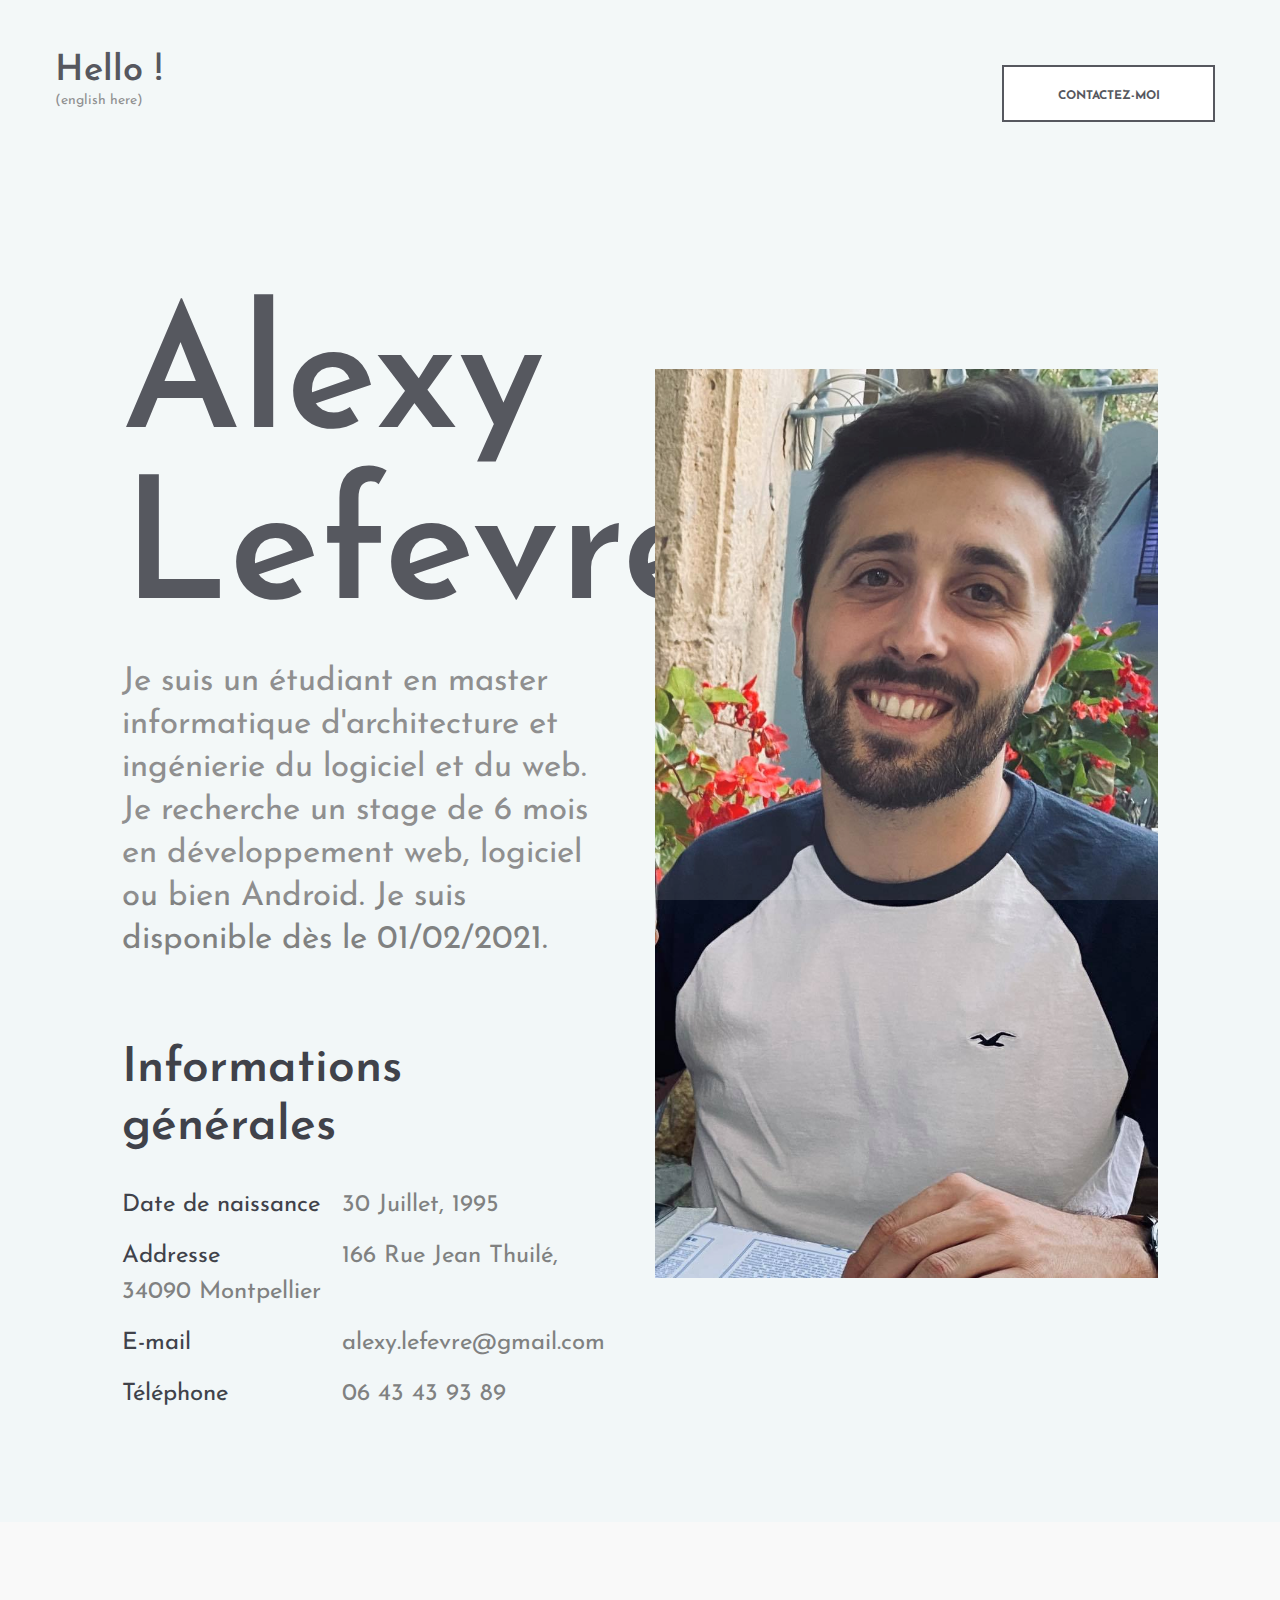
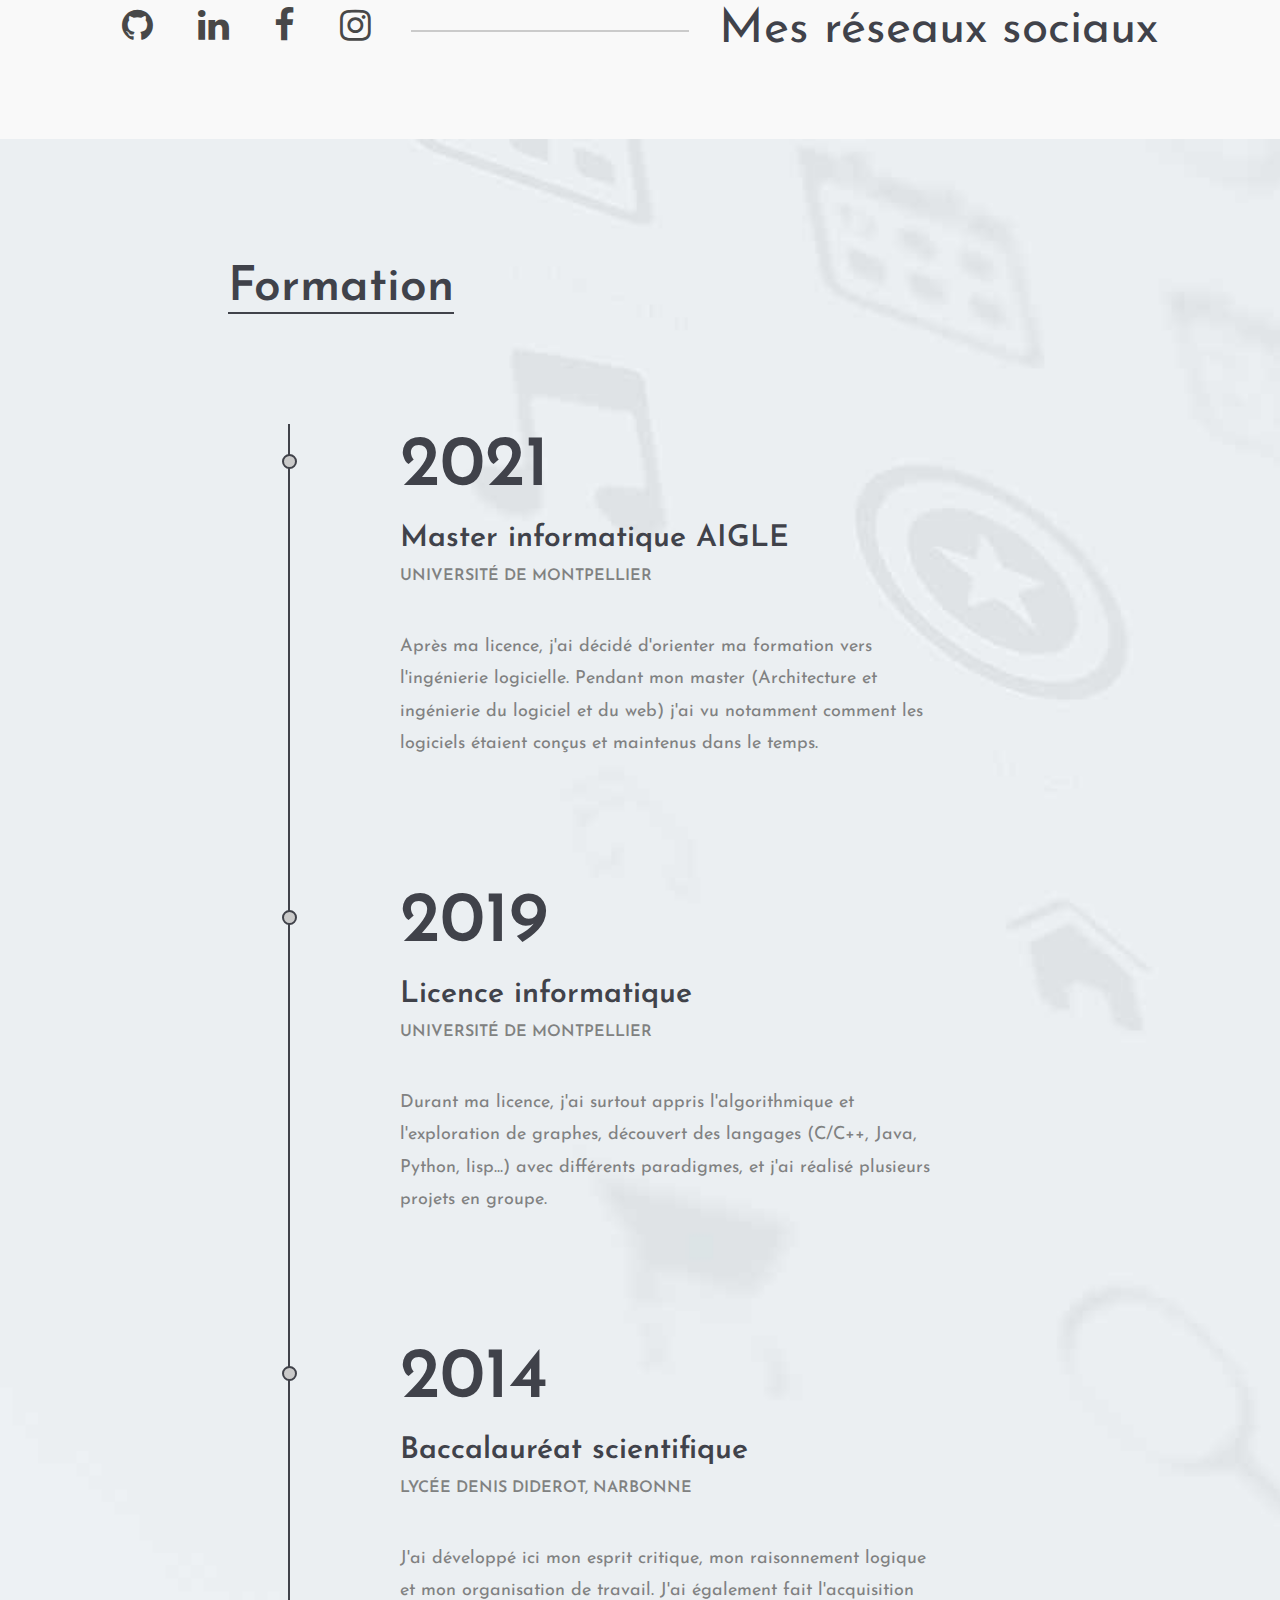
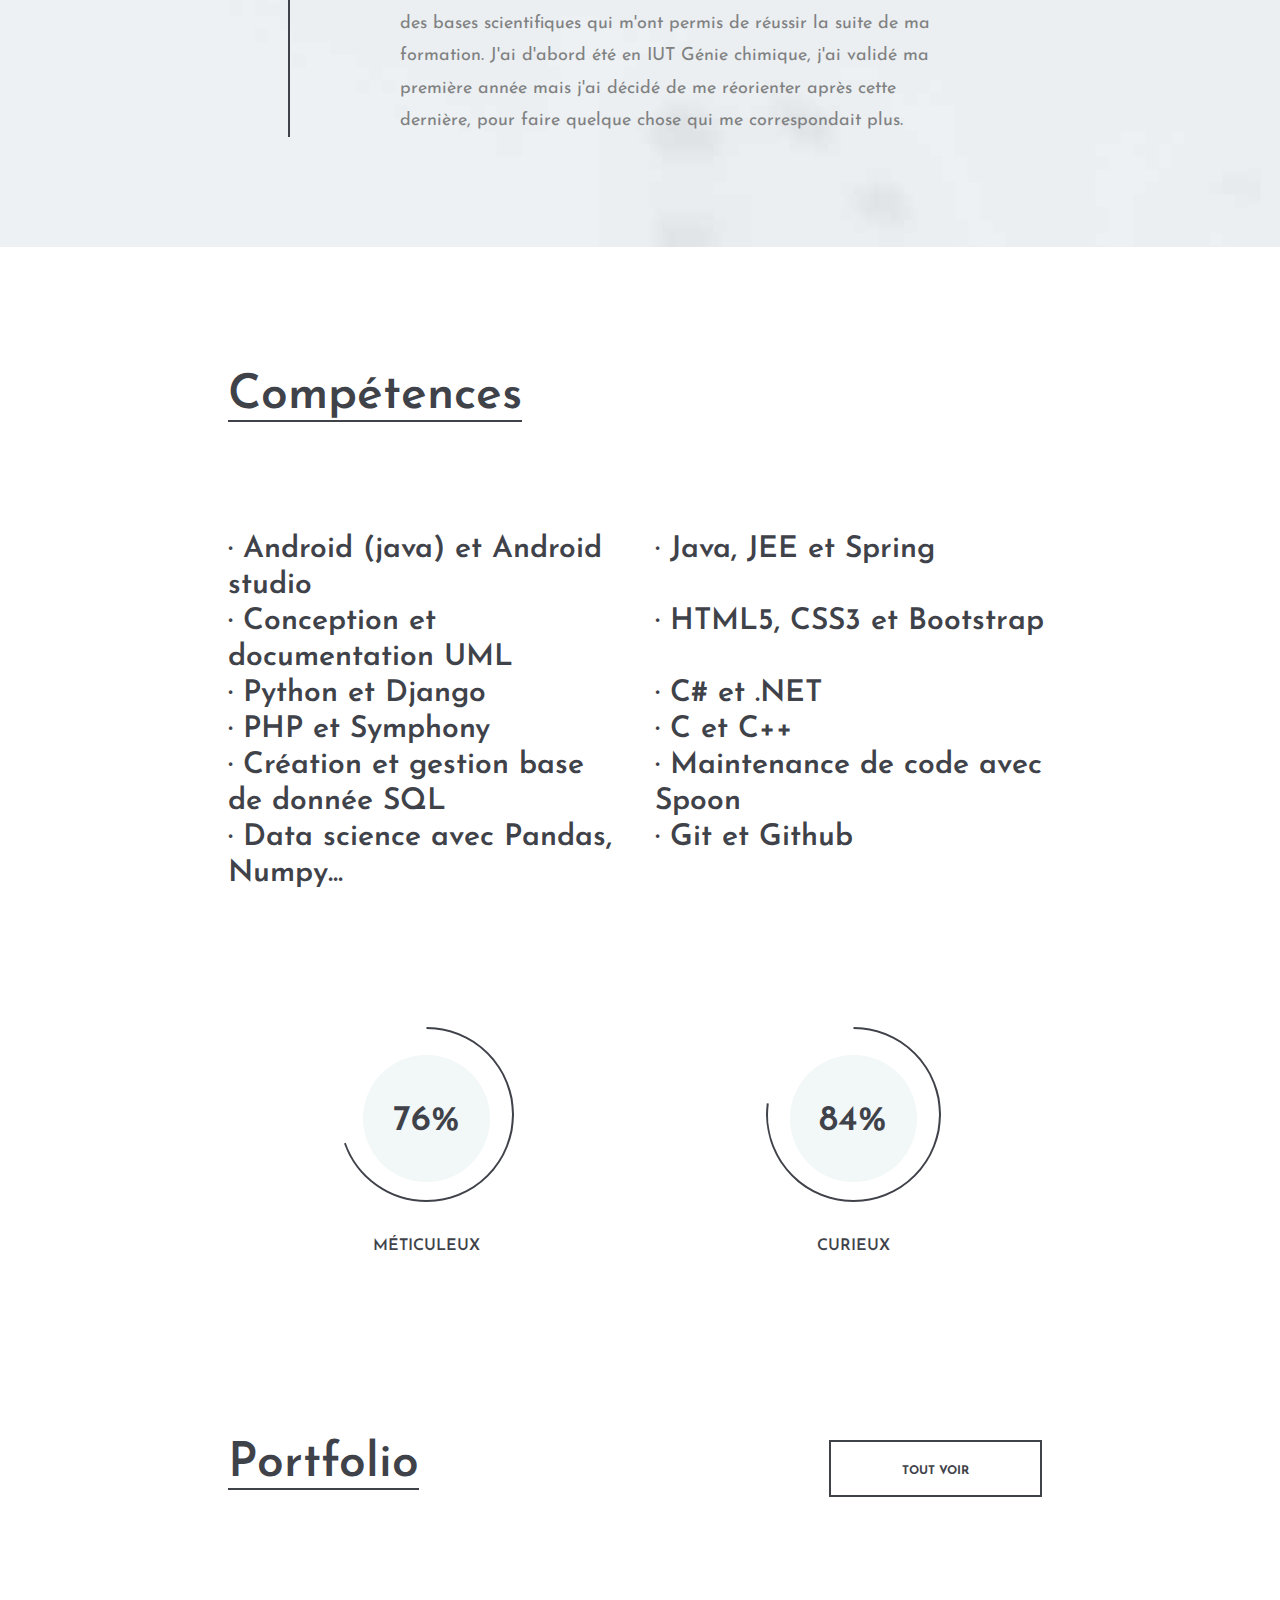
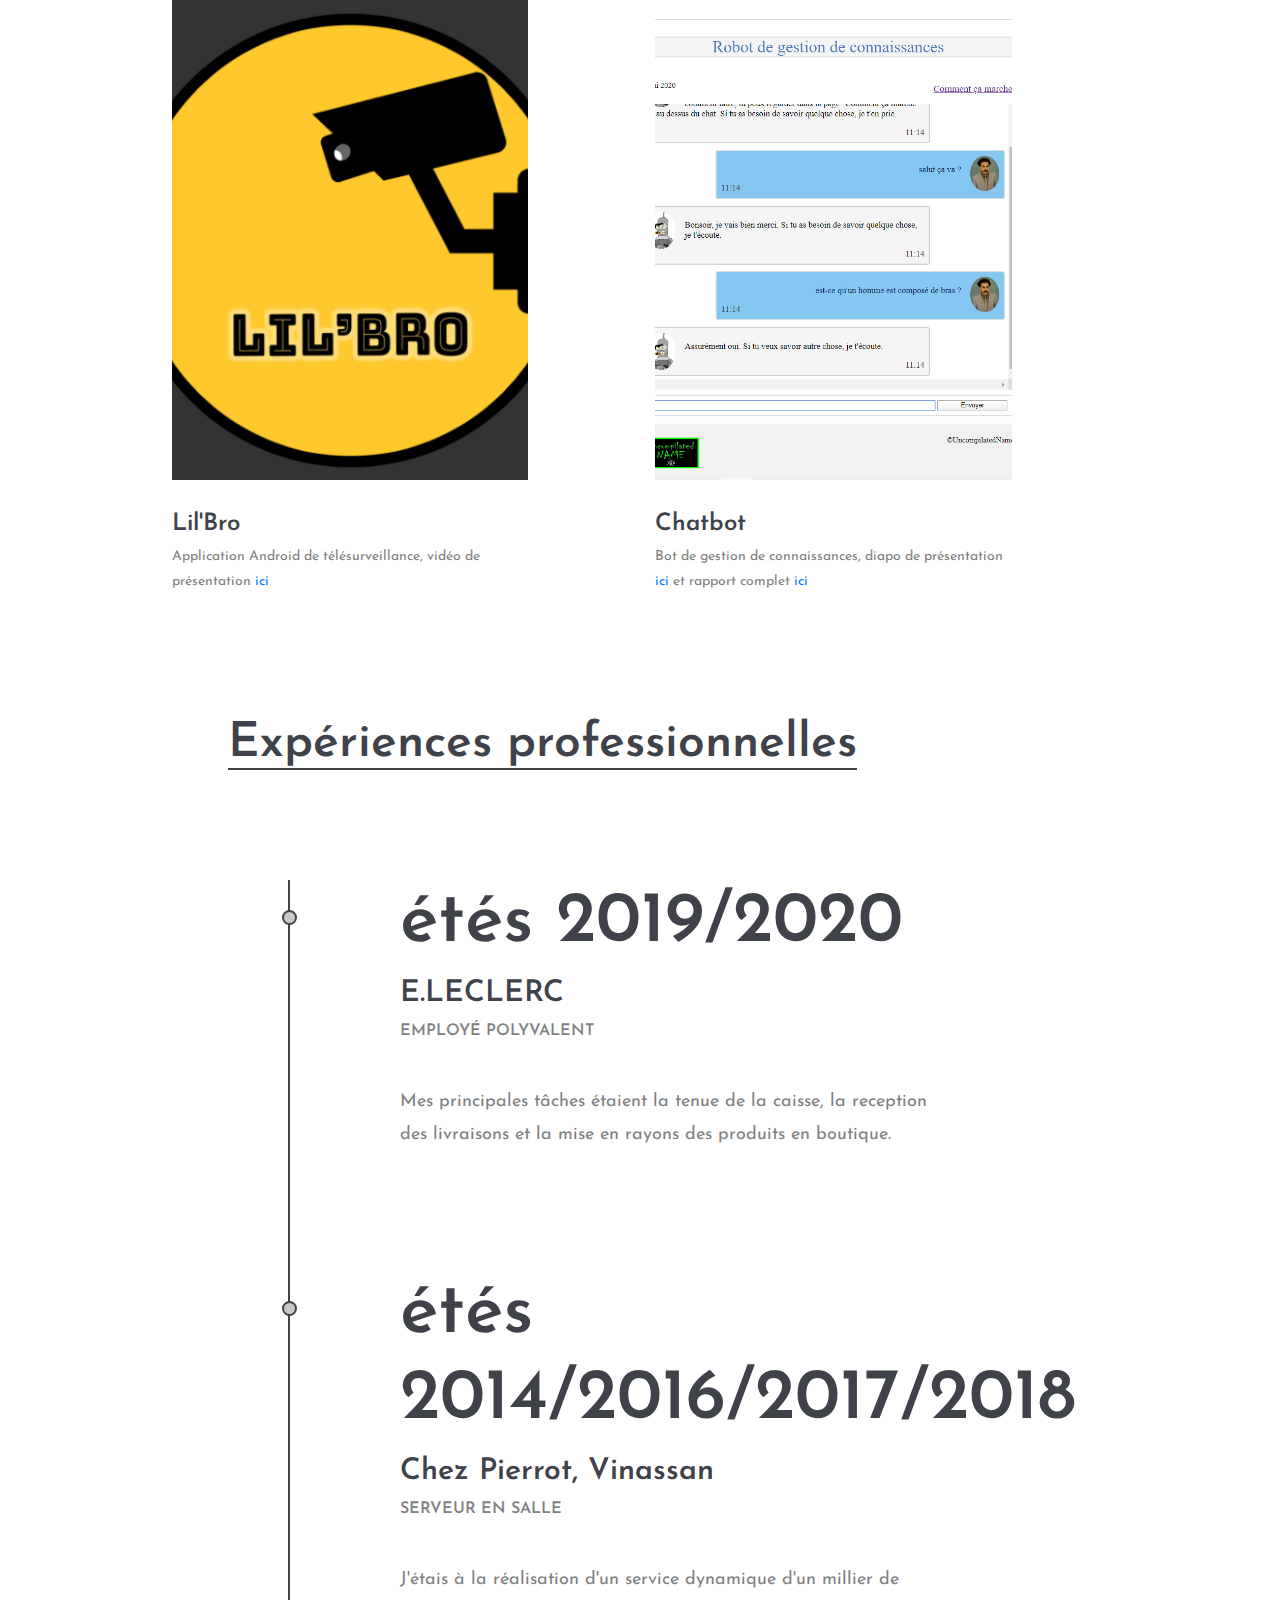
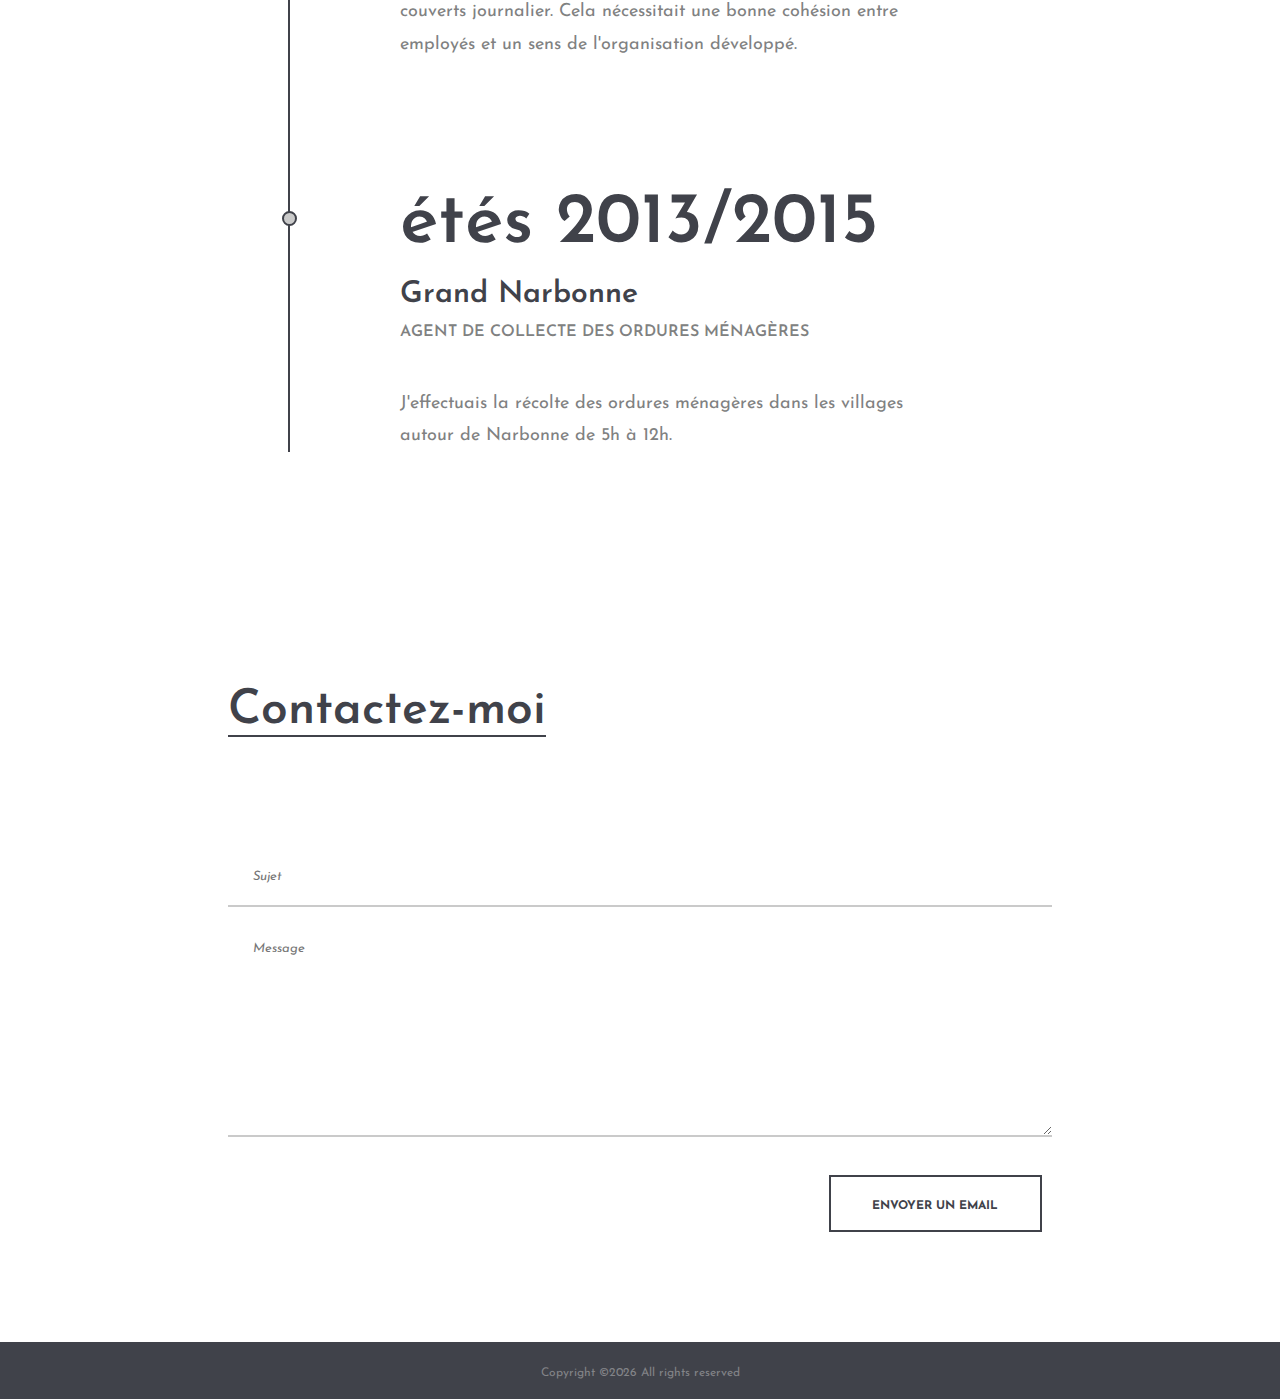
==== index.html @ 6e4752e4 "push cv sans email" ====
<!DOCTYPE html>
<html lang="en">
<head>
	<title>Alexy - CV</title>
	<meta charset="UTF-8">
	<meta name="description" content="Civic - CV Resume">
	<meta name="keywords" content="resume, civic, onepage, creative, html, student">
	<meta name="viewport" content="width=device-width, initial-scale=1.0">
	<!-- Favicon -->   
	<link href="img/icon_cv.png" rel="shortcut icon"/>

	<!-- Google Fonts -->
	<link href="https://fonts.googleapis.com/css?family=Josefin+Sans:400,400i,600,600i,700" rel="stylesheet">

	<!-- Stylesheets -->
	<link rel="stylesheet" href="css/bootstrap.min.css"/>
	<link rel="stylesheet" href="css/font-awesome.min.css"/>
	<link rel="stylesheet" href="css/flaticon.css"/>
	<link rel="stylesheet" href="css/owl.carousel.css"/>
	<link rel="stylesheet" href="css/magnific-popup.css"/>
	<link rel="stylesheet" href="css/style.css"/>


	<!--[if lt IE 9]>
	  <script src="https://oss.maxcdn.com/html5shiv/3.7.2/html5shiv.min.js"></script>
	  <script src="https://oss.maxcdn.com/respond/1.4.2/respond.min.js"></script>
	<![endif]-->

</head>
<body>
	<!-- Page Preloder -->
	<div id="preloder">
		<div class="loader"></div>
	</div>
	
	<!-- Header section start -->
	<header class="header-section">
		<div class="container-fluid">
			<div class="row">
				<div class="col-md-4">
					<div class="site-logo">
						<h2><a href="index_en.html">Hello !</a></h2>
						<p>(english here)</p>
					</div>
				</div>
				<div class="col-md-8 text-md-right header-buttons">
					<a href="#contact" class="site-btn">Contactez-moi</a>
				</div>
			</div>
		</div>
	</header>
	<!-- Header section end -->

	<!-- Hero section start -->
	<section class="hero-section spad">
		<div class="container-fluid">
			<div class="row">
				<div class="col-xl-10 offset-xl-1">
					<div class="row">
						<div class="col-lg-6">
							<div class="hero-text">
								<h2>Alexy Lefevre</h2>
								<p>Je suis un étudiant en master informatique d'architecture et ingénierie du logiciel et du web. Je recherche un stage de 6 mois en développement web, logiciel ou bien Android. Je suis disponible dès le 01/02/2021. </p>
							</div>
							<div class="hero-info">
								<h2>Informations générales</h2>
								<ul>
									<li><span>Date de naissance</span>30 Juillet, 1995</li>
									<li><span>Addresse</span>166 Rue Jean Thuilé, 34090 Montpellier</li>
									<li><span>E-mail</span>alexy.lefevre@gmail.com</li>
									<li><span>Téléphone</span>06 43 43 93 89</li>
								</ul>
							</div>
						</div>
						<div class="col-lg-6">
							<figure class="hero-image">
								<img src="img/alexy_restau.jpg" alt="photo-Alexy">
							</figure>
						</div>
					</div>
				</div>
			</div>
		</div>
	</section>
	<!-- Hero section end -->

	<!-- Social links section start -->
	<div class="social-section">
		<div class="container-fluid">
			<div class="row">
				<div class="col-xl-10 offset-xl-1">
					<div class="social-link-warp">
						<div class="social-links">
							<a href="https://github.com/Lateuh" target="_blank" rel="noreferrer noopener"><i class=" fa fa-github"></i></a>
							<a href="https://www.linkedin.com/in/alexy-lefevre-94bb93184/"target="_blank" rel="noreferrer noopener"><i class="fa fa-linkedin"></i></a>
							<a href="https://www.facebook.com/alexy.lefevre" target="_blank" rel="noreferrer noopener"><i class="fa fa-facebook"></i></a>
							<a href="https://www.instagram.com/lfvralexy/?hl=en" target="_blank" rel="noreferrer noopener"><i class="fa fa-instagram"></i></a>
						</div>
						<h2 class="hidden-md hidden-sm">Mes réseaux sociaux</h2>
					</div>
				</div>
			</div>
		</div>
	</div>	
	<!-- Social links section end -->

	<!-- Resume section start -->
	<section class="resume-section with-bg spad">
		<div class="container-fluid">
			<div class="row">
				<div class="col-xl-7 offset-xl-2">
					<div class="section-title">
						<h2>Formation</h2>
					</div>
					<ul class="resume-list">
						<li>
							<h2>2021</h2>
							<h3>Master informatique AIGLE</h3>
							<h4>Université de Montpellier</h4>
							<p>Après ma licence, j'ai décidé d'orienter ma formation vers l'ingénierie logicielle. Pendant mon master (Architecture et ingénierie du logiciel et du web) j'ai vu notamment comment les logiciels étaient conçus et maintenus dans le temps.</p>
						</li>
						<li>
							<h2>2019</h2>
							<h3>Licence informatique</h3>
							<h4>Université de Montpellier</h4>
							<p>Durant ma licence, j'ai surtout appris l'algorithmique et l'exploration de graphes, découvert des langages (C/C++, Java, Python, lisp...) avec différents paradigmes, et j'ai réalisé plusieurs projets en groupe.</p>
						</li>
						<li>
							<h2>2014</h2>
							<h3>Baccalauréat scientifique</h3>
							<h4>Lycée Denis Diderot, Narbonne</h4>
							<p>J'ai développé ici mon esprit critique, mon raisonnement logique et mon organisation de travail. J'ai également fait l'acquisition des bases scientifiques qui m'ont permis de réussir la suite de ma formation. J'ai d'abord été en IUT Génie chimique, j'ai validé ma première année mais j'ai décidé de me réorienter après cette dernière, pour faire quelque chose qui me correspondait plus.</p>
						</li>
					</ul>
				</div>
			</div>
		</div>
	</section>
	<!-- Resume section end -->

	<!-- Extra section start -->
	<section class="extra-section spad pb-0">
		<div class="container-fluid">
			<div class="row">
				<div class="col-xl-8 offset-xl-2">
					<div class="section-title">
						<h2>Compétences</h2>
					</div>

					<div class="row">
						<div class="col-md-6 animate-box">
							<div class="progress-wrap ftco-animate">
								<h3><span>&middot; </span>Android (java) et Android studio</h3>
							</div>
						</div>
						<div class="col-md-6 animate-box">
							<div class="progress-wrap ftco-animate">
								<h3><span>&middot; </span>Java, JEE et Spring</h3>
							</div>
						</div>
					</div>

					<div class="row">
						<div class="col-md-6 animate-box">
							<div class="progress-wrap ftco-animate">
								<h3><span>&middot; </span>Conception et documentation UML</h3>
							</div>
						</div>
						<div class="col-md-6 animate-box">
							<div class="progress-wrap ftco-animate">
								<h3><span>&middot; </span>HTML5, CSS3 et Bootstrap</h3>	
							</div>
						</div>
					</div>

					<div class="row">
						<div class="col-md-6 animate-box">
							<div class="progress-wrap ftco-animate">
								<h3><span>&middot; </span>Python et Django</h3>
							</div>
						</div>
						<div class="col-md-6 animate-box">
							<div class="progress-wrap ftco-animate">
								<h3><span>&middot; </span>C# et .NET</h3>	
							</div>
						</div>
					</div>

					<div class="row">
						<div class="col-md-6 animate-box">
							<div class="progress-wrap ftco-animate">
								<h3><span>&middot; </span>PHP et Symphony</h3>
							</div>
						</div>
						<div class="col-md-6 animate-box">
							<div class="progress-wrap ftco-animate">
								<h3><span>&middot; </span>C et C++</h3>	
							</div>
						</div>
					</div>

					<div class="row">
						<div class="col-md-6 animate-box">
							<div class="progress-wrap ftco-animate">
								<h3><span>&middot; </span>Création et gestion base de donnée SQL</h3>
							</div>
						</div>
						<div class="col-md-6 animate-box">
							<div class="progress-wrap ftco-animate">
								<h3><span>&middot; </span>Maintenance de code avec Spoon</h3>	
							</div>
						</div>
					</div>

					<div class="row">
						<div class="col-md-6 animate-box">
							<div class="progress-wrap ftco-animate">
								<h3><span>&middot; </span>Data science avec Pandas, Numpy...</h3>
							</div>
						</div>
						<div class="col-md-6 animate-box">
							<div class="progress-wrap ftco-animate">
								<h3><span>&middot; </span>Git et Github</h3>	
							</div>
						</div>
					</div>


					<!-- Compétences supp -->

					<div class="row">
						<div class="col-md-6 pt-5">
							<div class="fact-box trans">
								<div class="fact-content">
									<div class="circle-progress">
										<div id="progress1" class="prog-circle"></div>
										<div class="progress-info">
											<h2>76%</h2>
										</div>
										<div class="prog-title">
											<h3>Méticuleux</h3>
											<p></p>
										</div>			
									</div>
								</div>
							</div>
						</div>
						<div class="col-md-6 pt-5">
							<div class="fact-box trans">
								<div class="fact-content">
									<div class="circle-progress">
										<div id="progress2" class="prog-circle"></div>
										<div class="progress-info">
											<h2>84%</h2>
										</div>
										<div class="prog-title">
											<h3>Curieux</h3>
											<p></p>
										</div>			
									</div>
								</div>
							</div>
						</div>
						
						<!--<div class="col-lg-3 col-md-6">
							<div class="fact-box">
								<div class="fact-content">
									<img src="img/icon/1-w.png" alt="">
									<h2>2</h2>
									<p>Ans d'expérience</p>
								</div>
							</div>
						</div>
						<div class="col-lg-3 col-md-6">
							<div class="fact-box">
								<div class="fact-content">
									<img src="img/icon/2-w.png" alt="">
									<h2>9</h2>
									<p>Awards Won</p>
								</div>
							</div>
						</div>-->
					</div>
				</div>
			</div>
		</div>
	</section>
	<!-- Extra section end -->

	<!-- Portfolio section start -->
	<section class="portfolio-section spad pb-0">
		<div class="container-fluid">
			<div class="row">
				<div class="col-xl-4 col-md-8 offset-xl-2 ">
					<div class="section-title">
						<h2>Portfolio</h2>
					</div>
				</div>
				<div class="col-md-4 text-md-right">
					<a href="https://github.com/Lateuh" target="_blank" rel="noreferrer noopener" class="site-btn mb-5">Tout voir</a>
				</div>
			</div>
			<div class="portfolio-warp">
				<div class="row">
					<div class="col-md-4 offset-xl-1">
						<div class="portfolio-item">
							<a href="img/portfolio/lilbro.png" class="set-bg port-pic" data-setbg="img/portfolio/lilbro.png"></a>
							<h2>Lil'Bro</h2>
							<p>Application Android de télésurveillance, vidéo de présentation <a href="https://www.youtube.com/watch?v=8ONHd3Ti_N8" target="_blank" rel="noreferrer noopener">ici</a></p>
						</div>
					</div>
					<div class="col-md-4 offset-xl-1">
						<div class="portfolio-item">
							<a href="img/portfolio/chatbot.png" class="set-bg port-pic" data-setbg="img/portfolio/chatbot.png"></a>
							<h2>Chatbot</h2>
							<p>Bot de gestion de connaissances, diapo de présentation <a href="TERM1_Presentation.pdf" target="_blank" rel="noreferrer noopener">ici</a> et rapport complet <a href="TERM1_CHATBOT.pdf" target="_blank" rel="noreferrer noopener">ici</a></p>
						</div>
					</div>
				</div>
			</div>
		</div>
	</section>
	<!-- Portfolio section end -->

	<!-- Resume section start -->
	<section class="resume-section spad">
		<div class="container-fluid">
			<div class="row">
				<div class="col-xl-7 offset-xl-2">
					<div class="section-title">
						<h2>Expériences professionnelles</h2>
					</div>
					<ul class="resume-list">
						<li>
							<h2>étés 2019/2020</h2>
							<h3>E.LECLERC</h3>
							<h4>Employé polyvalent</h4>
							<p>Mes principales tâches étaient la tenue de la caisse, la reception des livraisons et la mise en rayons des produits en boutique. </p>
						</li>
						<li>
							<h2>étés 2014/2016/2017/2018</h2>
							<h3>Chez Pierrot, Vinassan</h3>
							<h4>Serveur en salle</h4>
							<p>J'étais à la réalisation d'un service dynamique d'un millier de couverts journalier. Cela nécessitait une bonne cohésion entre employés et un sens de l'organisation développé.</p>
						</li>
						<li>
							<h2>étés 2013/2015</h2>
							<h3>Grand Narbonne</h3>
							<h4>Agent de collecte des ordures ménagères</h4>
							<p>J'effectuais la récolte des ordures ménagères dans les villages autour de Narbonne de 5h à 12h.</p>
						</li>
					</ul>
				</div>
			</div>
		</div>
	</section>
	<!-- Resume section end -->

		<!-- Contact section start -->
	<section class="contact-section spad">
		<div class="container-fluid">
			<div class="row">
				<div class="col-xl-8 offset-xl-2">
					<div class="section-title" id="contact">
						<h2>Contactez-moi</h2>
					</div>
					<form class="contact-form">
						<div class="row">
							<div class="col-md-12">
								<input id="sujet" type="text" placeholder="Sujet">
								<textarea placeholder="Message"></textarea>
							</div>
						</div>
						<div class="text-md-right">
							<button class="site-btn" onclick="sendMail();">Envoyer un email</button>
						</div>
					</form>
				</div>
			</div>
		</div>
	</section>
	<!-- Contact section end -->

	<!-- Footer section start -->
	<footer class="footer-section">
		<div class="container text-center">
			<div class="copyright">
				Copyright &copy;<script>document.write(new Date().getFullYear());</script> All rights reserved
			</div>
		</div>
	</footer>
	<!-- Footer section end -->

	<script type="text/javascript">
		function sendMail() {
    		var inputSujet = document.getElementById("sujet").value;
    		var inputCorps = document.getElementById("corps").value;
    		window.open("mailto:alexy.lefevre@gmail.com?subject="+encodeURI(inputSujet)+"&body="+encodeURI(inputCorps));
		}
	</script>


	<!--====== Javascripts & Jquery ======-->
	<script src="js/jquery-2.1.4.min.js"></script>
	<script src="js/bootstrap.min.js"></script>
	<script src="js/owl.carousel.min.js"></script>
	<script src="js/magnific-popup.min.js"></script>
	<script src="js/circle-progress.min.js"></script>
	<script src="js/main.js"></script>
</body>
</html>
---- css/flaticon.css ----
/*
  	Flaticon icon font: Flaticon
  	Creation date: 11/12/2017 08:10
  	*/

@font-face {
  font-family: "Flaticon";
  src: url("../icon-fonts/Flaticon.eot");
  src: url("../icon-fonts/Flaticon.eot?#iefix") format("embedded-opentype"),
       url("../icon-fonts/Flaticon.woff") format("woff"),
       url(".../icon-fonts/Flaticon.ttf") format("truetype"),
       url("../icon-fonts/Flaticon.svg#Flaticon") format("svg");
  font-weight: normal;
  font-style: normal;
}

@media screen and (-webkit-min-device-pixel-ratio:0) {
  @font-face {
    font-family: "Flaticon";
    src: url("../icon-fonts/Flaticon.svg#Flaticon") format("svg");
  }
}

[class^="flaticon-"]:before, [class*=" flaticon-"]:before,
[class^="flaticon-"]:after, [class*=" flaticon-"]:after {   
  font-family: Flaticon;
  font-style: normal;
}

.flaticon-001-yoga:before { content: "\f100"; }
.flaticon-002-writing:before { content: "\f101"; }
.flaticon-003-weightlifting:before { content: "\f102"; }
.flaticon-004-cinema:before { content: "\f103"; }
.flaticon-005-game-console:before { content: "\f104"; }
.flaticon-006-swimming:before { content: "\f105"; }
.flaticon-007-sports:before { content: "\f106"; }
.flaticon-008-karaoke:before { content: "\f107"; }
.flaticon-009-sewing-2:before { content: "\f108"; }
.flaticon-010-snorkel:before { content: "\f109"; }
.flaticon-011-reading:before { content: "\f10a"; }
.flaticon-012-quilt:before { content: "\f10b"; }
.flaticon-013-chess-1:before { content: "\f10c"; }
.flaticon-014-poker:before { content: "\f10d"; }
.flaticon-015-photo-camera:before { content: "\f10e"; }
.flaticon-016-canvas:before { content: "\f10f"; }
.flaticon-017-model:before { content: "\f110"; }
.flaticon-018-music-player:before { content: "\f111"; }
.flaticon-019-knitting:before { content: "\f112"; }
.flaticon-020-kite:before { content: "\f113"; }
.flaticon-021-necklace:before { content: "\f114"; }
.flaticon-022-hiking:before { content: "\f115"; }
.flaticon-023-toast:before { content: "\f116"; }
.flaticon-024-gardening:before { content: "\f117"; }
.flaticon-025-fishing:before { content: "\f118"; }
.flaticon-026-sewing-1:before { content: "\f119"; }
.flaticon-027-drum-set:before { content: "\f11a"; }
.flaticon-028-sewing:before { content: "\f11b"; }
.flaticon-029-dancing:before { content: "\f11c"; }
.flaticon-030-crossword:before { content: "\f11d"; }
.flaticon-031-crochet:before { content: "\f11e"; }
.flaticon-032-cooking:before { content: "\f11f"; }
.flaticon-033-coin:before { content: "\f120"; }
.flaticon-034-pottery:before { content: "\f121"; }
.flaticon-035-tent:before { content: "\f122"; }
.flaticon-036-chess:before { content: "\f123"; }
---- css/style.css ----
/*----------------------------------------*/
/* Template default CSS
/*----------------------------------------*/
html,
body {
	height: 100%;
	font-family: 'Josefin Sans', sans-serif;
}

h1,
h2,
h3,
h4,
h5,
h6 {
	color: #40424a;
	margin: 0;
	font-weight: 600;
	font-family: 'Josefin Sans', sans-serif;
}

h2 {
	font-size: 48px;
}

h3 {
	font-size: 30px;
}

p {
	font-size: 18px;
	color: #808181;
	line-height: 1.8;
}

img {
	max-width: 100%;
}

input:focus,
select:focus,
button:focus,
textarea:focus {
	outline: none;
}

a:hover,
a:focus {
	text-decoration: none;
	outline: none;
}

ul,
ol {
	padding: 0;
	margin: 0;
}

/*---------------------
	Helper CSS
-----------------------*/
.spad {
	padding-top: 125px;
	padding-bottom: 110px;
}

.section-title h2 {
	display: inline-block;
	position: relative;
	margin-bottom: 110px;
	padding-bottom: 2px;
	line-height: normal;
}

.section-title h2:after {
	position: absolute;
	content: '';
	width: 100%;
	height: 2px;
	left: 0;
	bottom: 0;
	background: #40424a;
}

.set-bg {
	background-repeat: no-repeat;
	background-size: cover;
}

/*------------------------
  Common Elements
--------------------------*/

/* Preloder */
#preloder {
	position: fixed;
	width: 100%;
	height: 100%;
	top: 0;
	left: 0;
	z-index: 999999;
	background: #fff;
}

.loader {
	width: 30px;
	height: 30px;
	border: 3px solid #000;
	position: absolute;
	top: 50%;
	left: 50%;
	margin-top: -13px;
	margin-left: -13px;
	border-radius: 60px;
	border-left-color: transparent;
	animation: loader 0.8s linear infinite;
	-webkit-animation: loader 0.8s linear infinite;
}

@keyframes loader {
	0% {
		-webkit-transform: rotate(0deg);
		        transform: rotate(0deg);
	}
	50% {
		-webkit-transform: rotate(180deg);
		        transform: rotate(180deg);
	}
	100% {
		-webkit-transform: rotate(360deg);
		        transform: rotate(360deg);
	}
}

@-webkit-keyframes loader {
	0% {
		-webkit-transform: rotate(0deg);
	}
	50% {
		-webkit-transform: rotate(180deg);
	}
	100% {
		-webkit-transform: rotate(360deg);
	}
}

/* Site Buttons */
.site-btn {
	display: inline-block;
	text-transform: uppercase;
	font-size: 12px;
	min-width: 213px;
	min-height: 20px;
	text-align: center;
	padding: 20px 10px 15px;
	position: relative;
	background-color: #fff;
	margin-right: 10px;
	border: 2px solid #40424a;
	color: #40424a;
	font-weight: 700;
}

.site-btn:hover {
	color: #40424a;
}

.circle-progress {
	text-align: center;
	padding-top: 30px;
	display: inline-block;
}

.circle-progress .prog-circle {
	margin-bottom: -155px;
}

.circle-progress canvas {
	-webkit-transform: rotate(90deg);
	-ms-transform: rotate(90deg);
	transform: rotate(90deg);
}

.circle-progress .progress-info {
	background: #f2f7f8;
	width: 127px;
	height: 127px;
	border-radius: 150px;
	margin: 0 auto;
	padding-top: 45px;
}

.circle-progress .progress-info h2 {
	font-size: 36px;
	color: #40424a !important;
}

.circle-progress .prog-title {
	text-align: center;
	margin-top: 55px;
}

.circle-progress .prog-title h3 {
	font-size: 16px;
	text-transform: uppercase;
}

.circle-progress .prog-title p {
	font-size: 15px;
	color: #808181 !important;
}

/* Image Popup */
.img-popup-warp .mfp-content,
.img-popup-warp.mfp-ready.mfp-removing .mfp-content {
	opacity: 0;
	-webkit-transform: scale(0.8);
	-ms-transform: scale(0.8);
	transform: scale(0.8);
	-webkit-transition: all 0.4s;
	-o-transition: all 0.4s;
	transition: all 0.4s;
}

.img-popup-warp.mfp-ready .mfp-content {
	opacity: 1;
	-webkit-transform: scale(1);
	-ms-transform: scale(1);
	transform: scale(1);
}

/* Fact box */
.fact-box {
	height: 375px;
	display: table;
	width: 100%;
	background: #40424a;
}

.fact-box.trans {
	background-color: transparent;
}

.fact-box .fact-content {
	display: table-cell;
	vertical-align: middle;
	text-align: center;
}

.fact-box .fact-content img {
	width: 60px;
	margin-bottom: 30px;
}

.fact-box .fact-content h2 {
	font-size: 36px;
	color: #fff;
}

.fact-box .fact-content p {
	color: #fff;
	margin-bottom: 0;
}

/* Porgess bar */
.single-progress-item {
	margin-bottom: 35px;
	position: relative;
}

.single-progress-item p {
	color: #40424a;
	margin-bottom: 0;
	font-weight: 600;
}

.progress-bar-style {
	display: block;
	height: 2px;
	position: relative;
	width: 100%;
	margin-bottom: 10px;
}

.bar-inner {
	position: absolute;
	height: 100%;
	left: 0;
	top: 0;
	background: #40424a;
}

.bar-inner span {
	position: absolute;
	right: 0;
	bottom: -30px;
	color: #40424a;
	font-weight: 600;
}

/* Progress dots */
.language-progress {
	max-width: 280px;
	list-style: none;
}

.language-progress li {
	font-size: 24px;
	position: relative;
	padding-right: 150px;
	margin-bottom: 30px;
}

.language-progress .lan-prog {
	position: absolute;
	right: 0;
	top: 0;
}

.language-progress .lan-prog span {
	width: 12px;
	height: 12px;
	display: inline-block;
	margin-right: 18px;
	border-radius: 12px;
	background: #40424a;
}

.language-progress .lan-prog span.fade-ele {
	background: #cacaca;
}

/* Icon Box */
.icon-box {
	text-align: center;
	display: inline-block;
	margin-right: 60px;
}

.icon-box:last-child {
	margin-right: 0;
}

.icon-box i {
	font-size: 60px;
}

.icon-box p {
	color: #40424a;
}

.social-links a {
	-webkit-transition: all 0.3s;
	-o-transition: all 0.3s;
	transition: all 0.3s;
}

/*---------------------
	Header section
-----------------------*/
.header-section {
	padding: 50px 40px;
	background: #f2f7f8;
}

.site-logo h2 {
	font-size: 36px;
}

.site-logo h2 a {
	color: #40424a;
}

.site-logo p {
	font-size: 14px;
	line-height: normal;
}

.header-buttons a {
	margin-top: 15px;
}

/*---------------------
	Hero section
-----------------------*/
.hero-section {
	background: #f2f7f8;
}

.hero-text {
	margin-bottom: 80px;
}

.hero-text h2 {
	font-size: 170px;
	line-height: normal;
	margin-bottom: 20px;
}

.hero-text p {
	font-size: 33px;
	line-height: 1.3;
}

.hero-image {
	padding-top: 70px;
}

.hero-info h2 {
	margin-bottom: 30px;
}

.hero-info ul {
	list-style: none;
}

.hero-info ul li {
	font-size: 24px;
	color: #808181;
	margin-bottom: 15px;
}

.hero-info ul li span {
	color: #40424a;
	display: inline-block;
	min-width: 220px;
}

.hero-info ul li:last-child {
	margin-bottom: 0;
}

/*---------------------
	Social section
-----------------------*/
.social-section {
	background: #f9f9f9;
	padding: 80px 0;
}

.social-section .social-links {
	display: inline-block;
	background: #f9f9f9;
	position: relative;
	z-index: 5;
}

.social-section .social-links a {
	color: #484848;
	font-size: 36px;
	margin-right: 40px;
}

.social-section .social-link-warp {
	position: relative;
}

.social-section .social-link-warp h2 {
	display: inline-block;
	float: right;
	font-weight: 400;
	padding-left: 30px;
	background: #f9f9f9;
	position: relative;
	z-index: 5;
}

.social-section .social-link-warp:after {
	position: absolute;
	content: '';
	width: 50%;
	height: 2px;
	left: 23%;
	top: 50%;
	margin-top: 1px;
	background: #cbcbcb;
}

/*---------------------
	Resume section
----------------------*/
.resume-section.with-bg {
	background-image: url(../img/resume-bg.jpg);
	background-repeat: no-repeat;
	background-size: cover;
}

.resume-list {
	list-style: none;
	margin-left: 60px;
	padding-left: 110px;
	border-left: 2px solid #40424a;
}

.resume-list li {
	margin-bottom: 120px;
	position: relative;
}

.resume-list li:last-child {
	margin-bottom: 0;
}

.resume-list li:after {
	position: absolute;
	content: '';
	width: 15px;
	height: 15px;
	border: 2px solid #40424a;
	border-radius: 50px;
	background: #cacaca;
	top: 30px;
	left: -118px;
}

.resume-list h2 {
	font-size: 72px;
	margin-bottom: 10px;
}

.resume-list h4 {
	font-size: 16px;
	text-transform: uppercase;
	color: #808181;
	margin-top: 10px;
	margin-bottom: 45px;
}

.resume-list p {
	margin-bottom: 0;
}

/*---------------------
	Review section
-----------------------*/
.review-slider {
	padding-left: 150px;
}

.review-slider .owl-dots {
	position: absolute;
	left: 50px;
	top: 70px;
}

.review-slider .owl-dots .owl-dot {
	width: 12px;
	height: 12px;
	border: 2px solid #40424a;
	border-radius: 50px;
	background: #cacaca;
	margin-bottom: 15px;
}

.review-slider .owl-dots .owl-dot.active {
	background: #40424a;
}

.single-review .qut {
	font-size: 120px;
	line-height: 0;
	color: #505259;
	margin-top: 60px;
}

.single-review p {
	margin-bottom: 40px;
}

.single-review h3 {
	font-size: 24px;
	margin-bottom: 10px;
}

.single-review h4 {
	font-size: 16px;
}

/*---------------------
	Portfolio section
----------------------*/
.portfolio-warp {
	padding: 0 60px;
}

.portfolio-item h2 {
	font-size: 24px;
	margin-bottom: 5px;
}

.portfolio-item p {
	font-size: 14px;
	margin-bottom: 0;
}

.portfolio-item .port-pic {
	margin-bottom: 30px;
	display: block;
	height: 480px;
	background: #333;
	background-position: center center;
	background-size: cover;
	overflow: hidden;
	position: relative;
}

.portfolio-item .port-pic:after {
	position: absolute;
	content: '';
	left: 0;
	bottom: 0;
	width: 100%;
	height: 0;
	background: #000;
	opacity: 0;
	z-index: 2;
	-webkit-transition: all 0.4s cubic-bezier(0.55, 0.09, 0.68, 0.53) 0s;
	-o-transition: all 0.4s cubic-bezier(0.55, 0.09, 0.68, 0.53) 0s;
	transition: all 0.4s cubic-bezier(0.55, 0.09, 0.68, 0.53) 0s;
}

.portfolio-item:hover .port-pic:after {
	opacity: 0.8;
	height: 100%;
	top: 0;
}

/*---------------------
	Contact section
-----------------------*/
.contact-form {
	display: block;
	width: 100%;
}

.contact-form input {
	background-color: transparent;
	padding-left: 25px;
	height: 60px;
	width: 100%;
	border: none;
	border-bottom: 2px solid #cacaca;
	margin-bottom: 30px;
	font-size: 13px;
}

.contact-form textarea {
	padding-left: 25px;
	height: 200px;
	width: 100%;
	border: none;
	border-bottom: 2px solid #cacaca;
	margin-bottom: 30px;
	font-size: 13px;
	background-color: transparent;
}

.contact-form ::-webkit-input-placeholder {
	font-style: italic;
}

.contact-form :-ms-input-placeholder {
	font-style: italic;
}

.contact-form ::-ms-input-placeholder {
	font-style: italic;
}

.contact-form ::placeholder {
	font-style: italic;
}

/*---------------------
	Footer section
-----------------------*/
.footer-section {
	background: #40424a;
	padding: 20px 0;
}

.copyright {
	padding-top: 5px;
	font-size: 12px;
	color: #838488;
	line-height: normal;
}
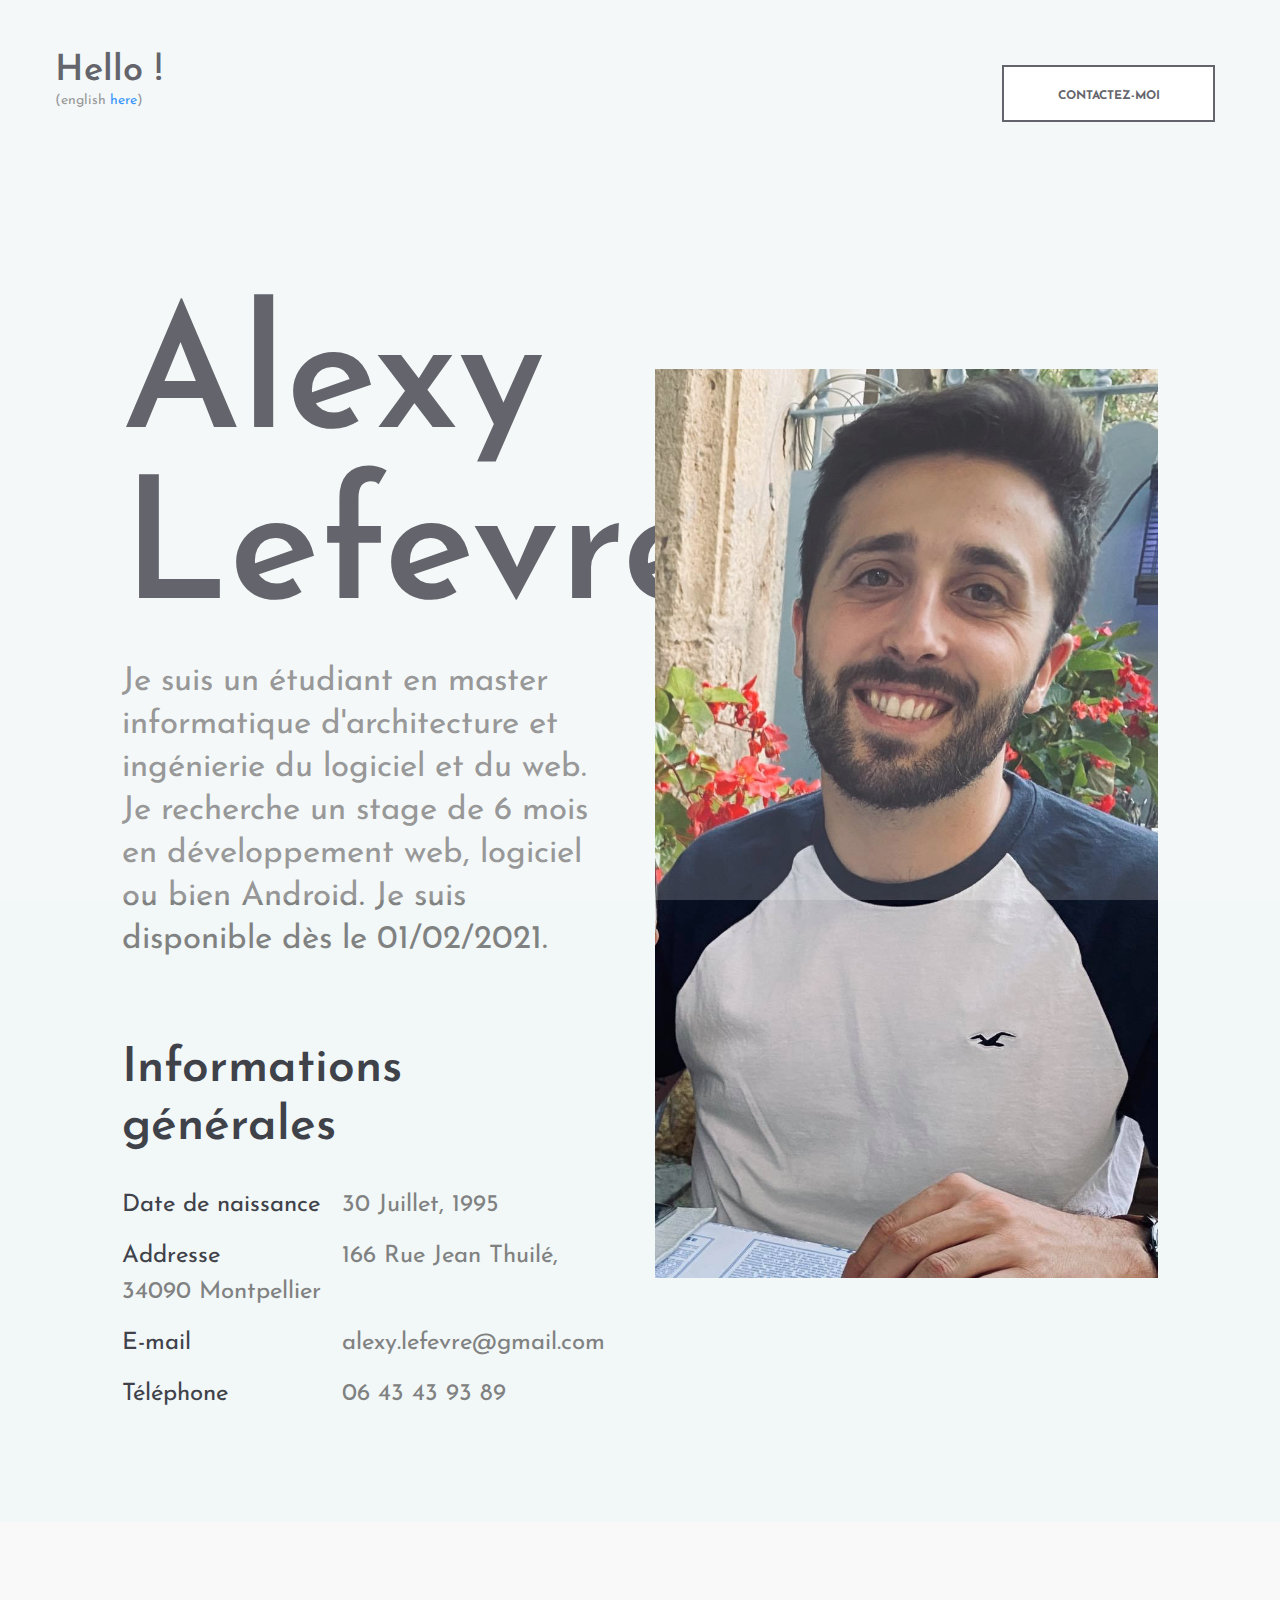
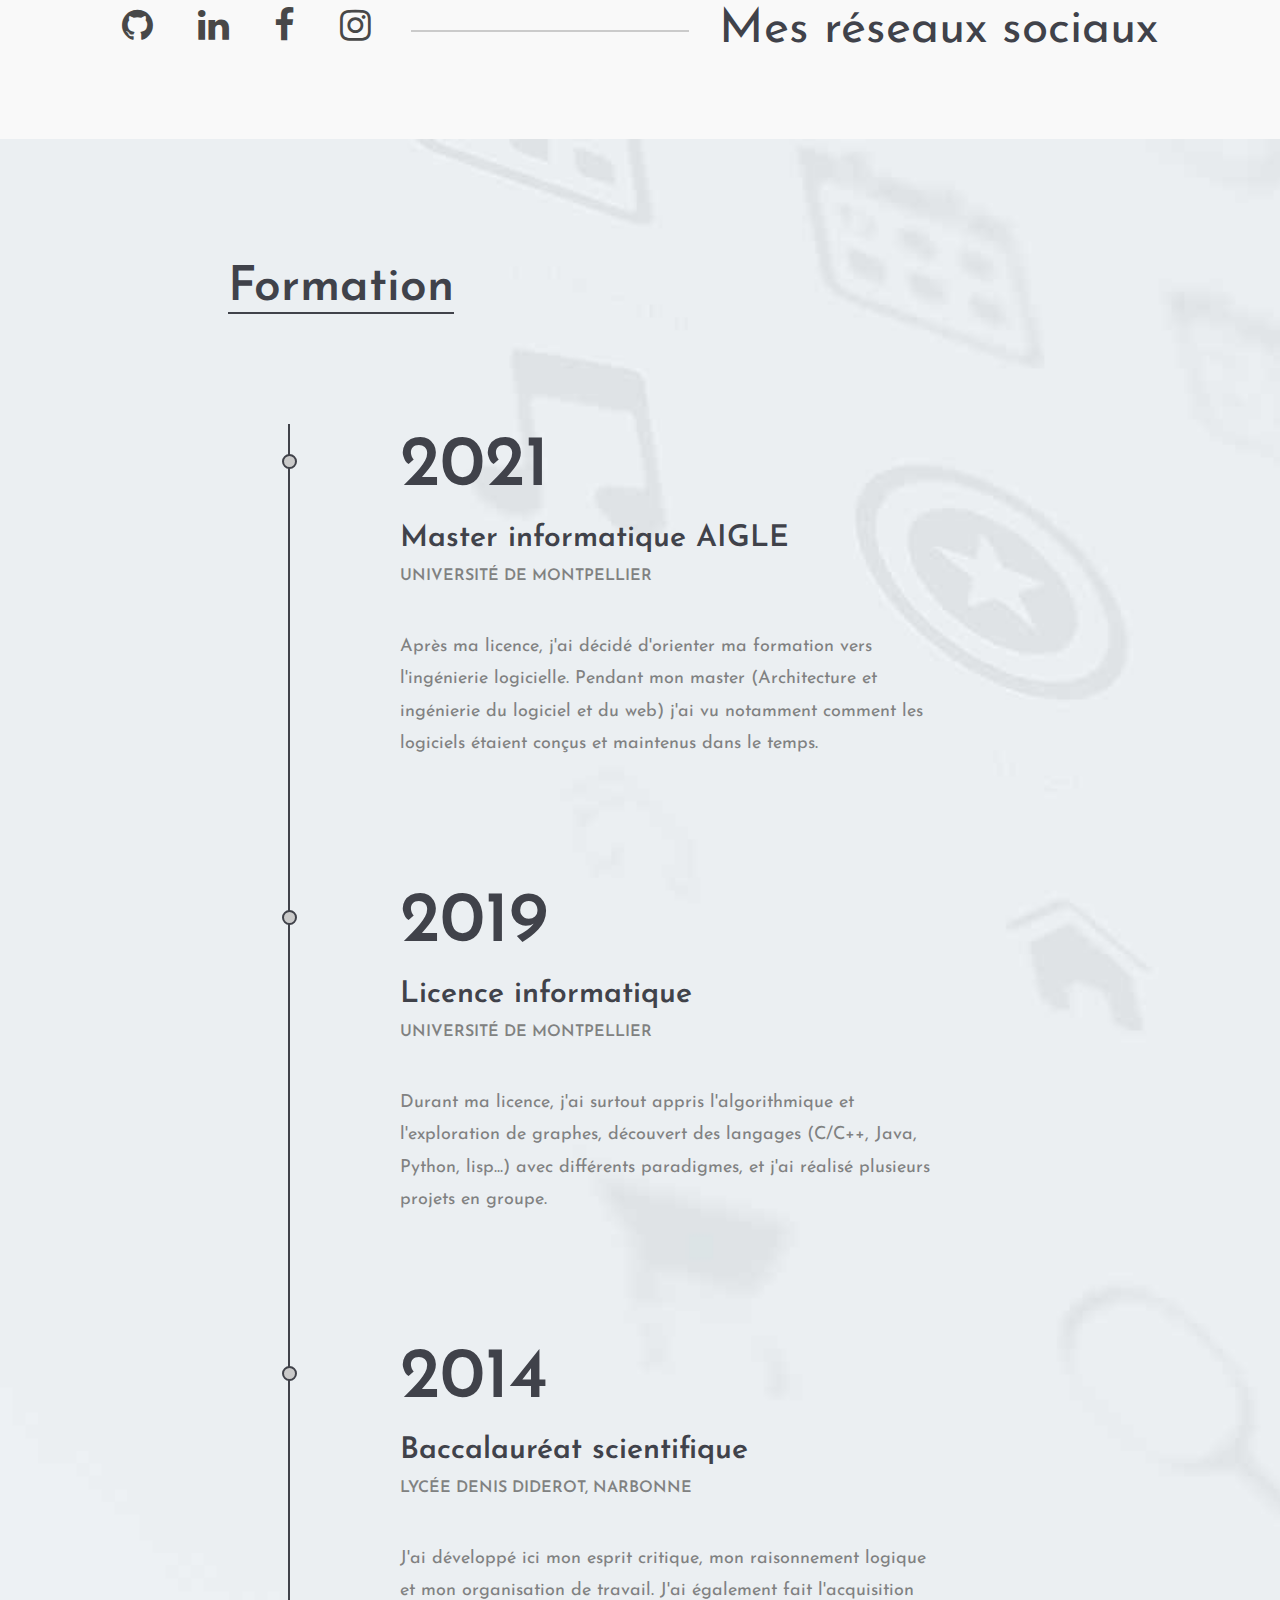
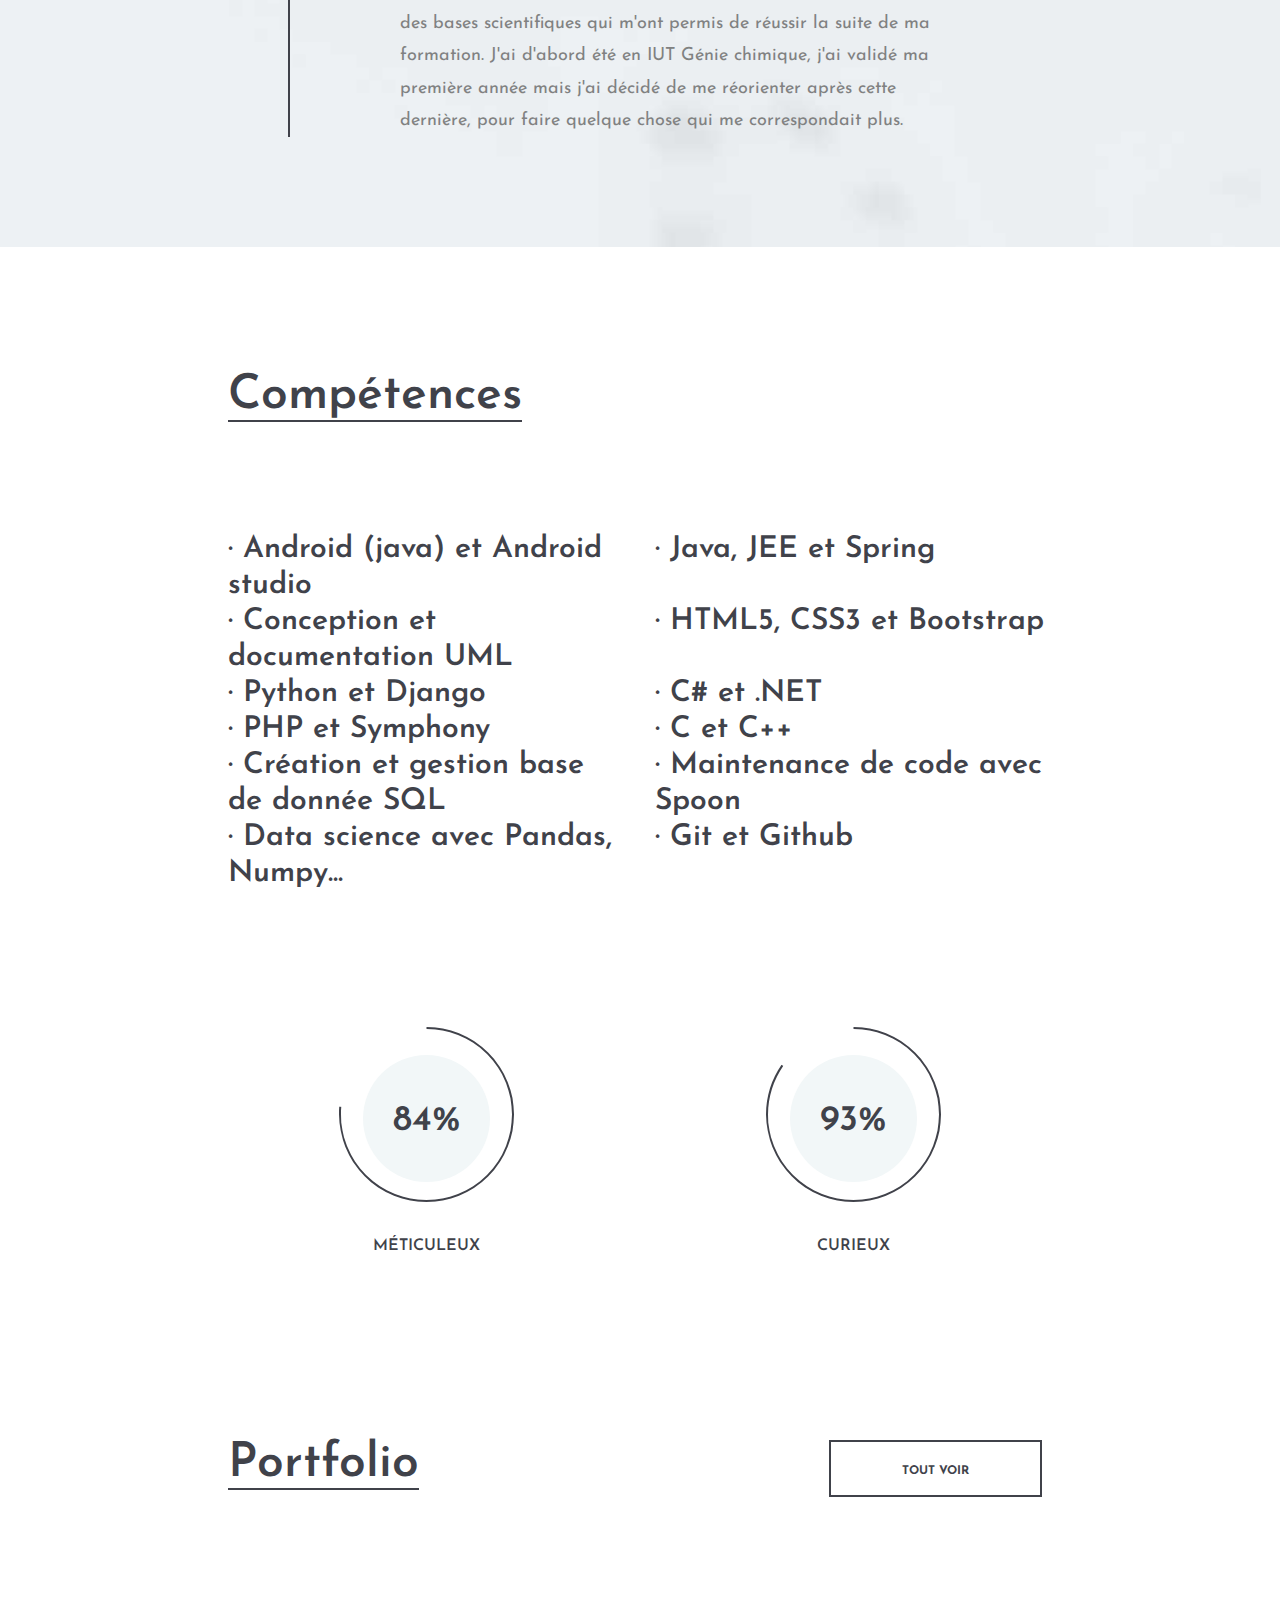
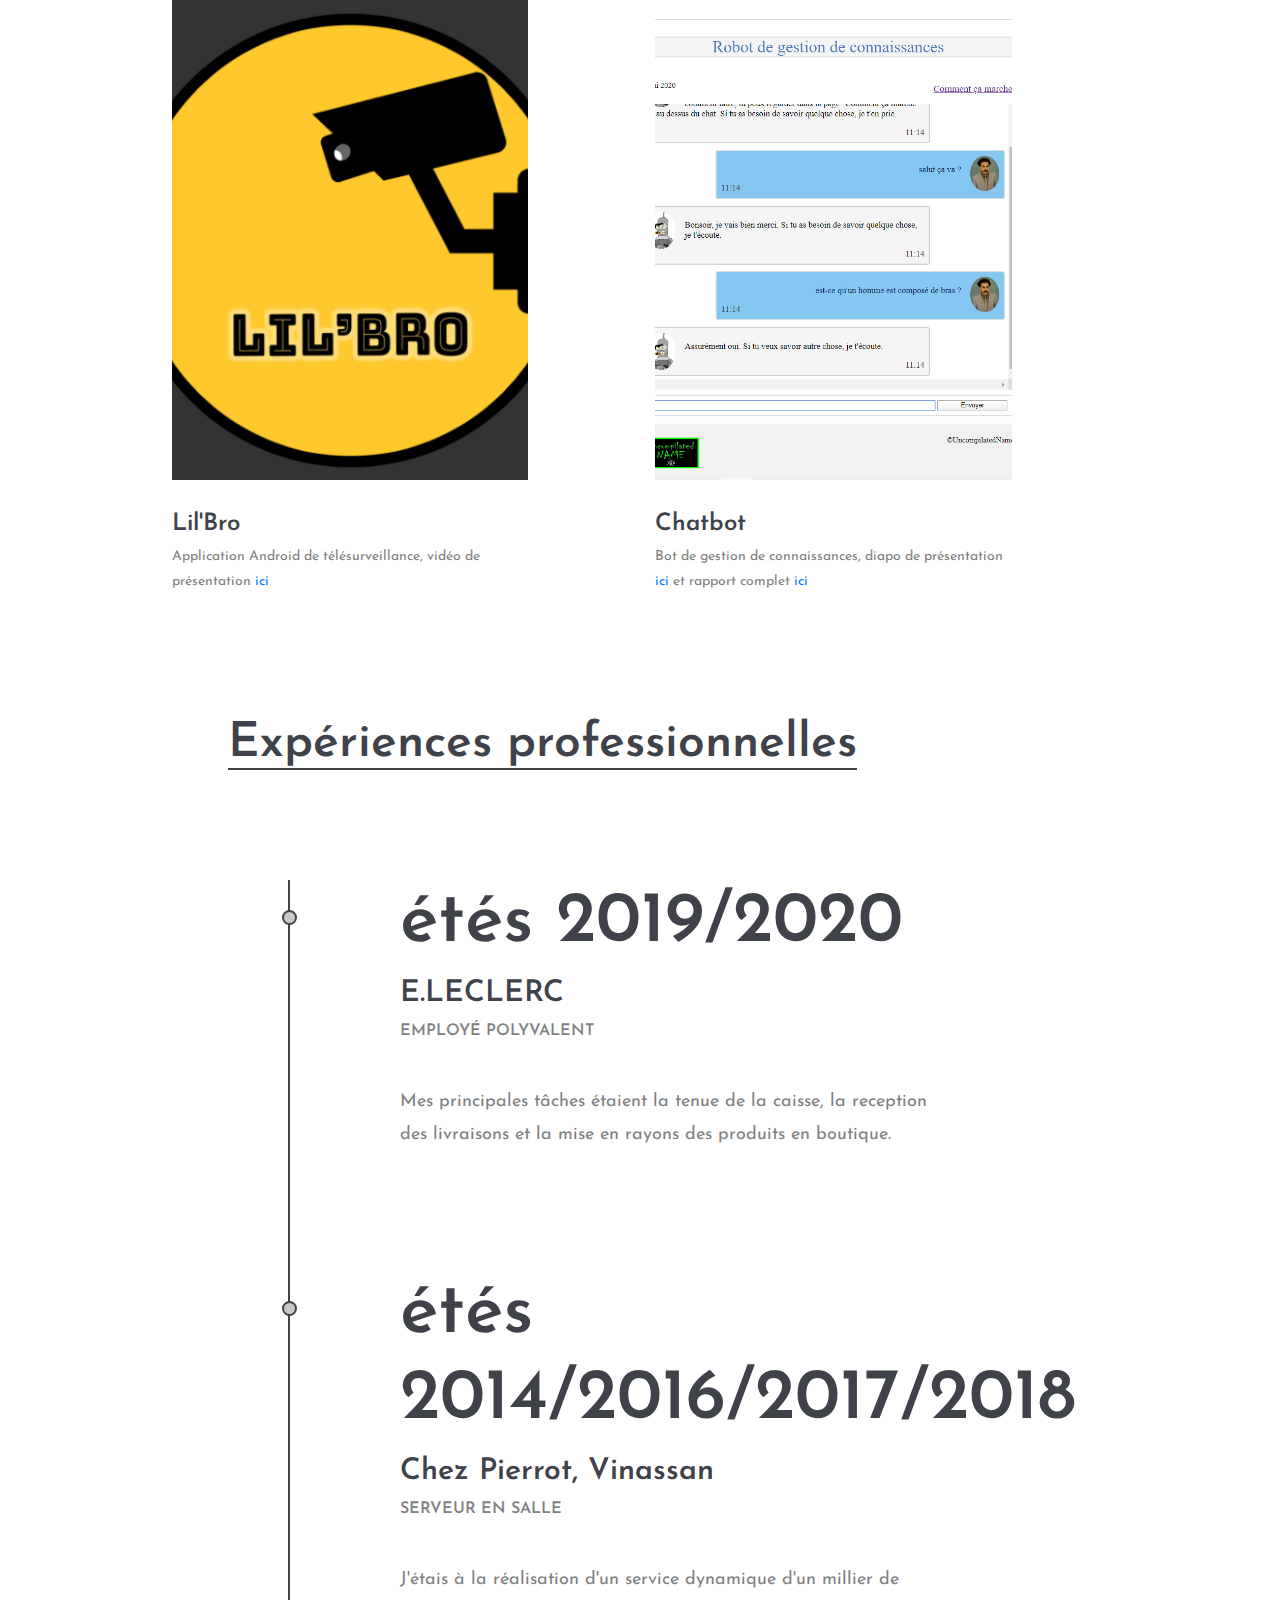
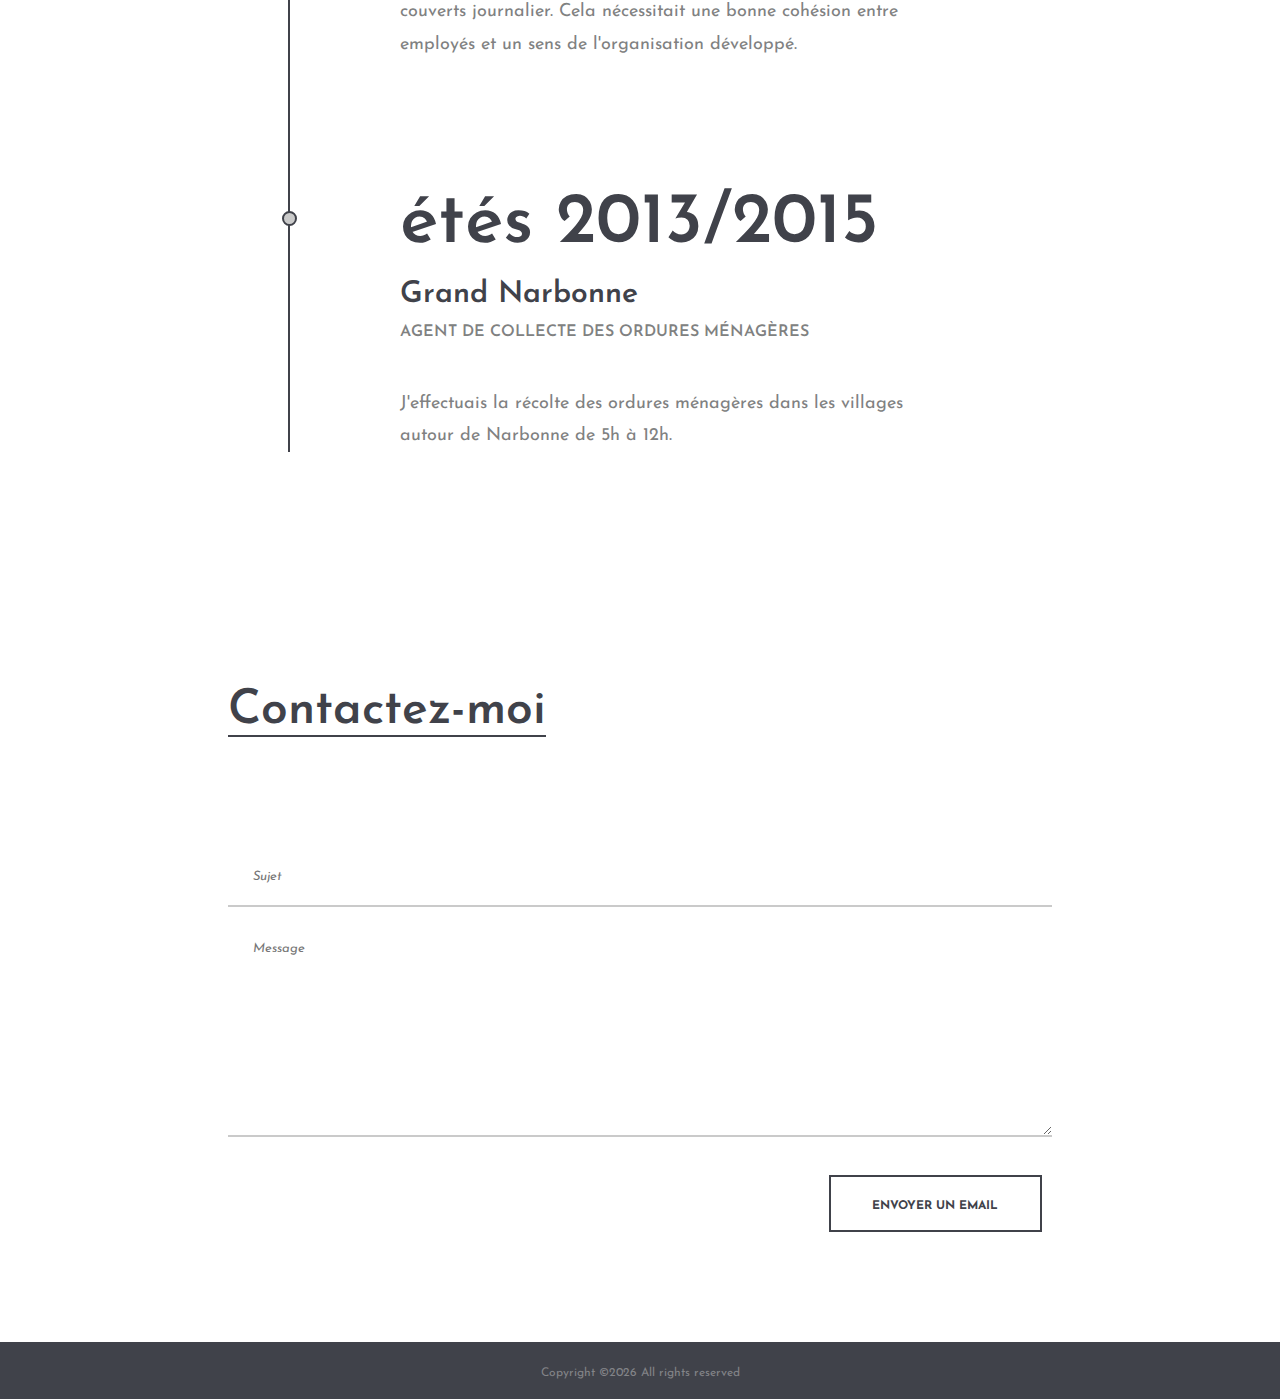
==== commit a842b1ce: "cv v1" ====
--- a/index.html
+++ b/index.html
@@ -1,10 +1,10 @@
 <!DOCTYPE html>
-<html lang="en">
+<html lang="fr">
 <head>
 	<title>Alexy - CV</title>
 	<meta charset="UTF-8">
-	<meta name="description" content="Civic - CV Resume">
-	<meta name="keywords" content="resume, civic, onepage, creative, html, student">
+	<meta name="description" content="CV Resume">
+	<meta name="keywords" content="resume, onepage, creative, html, student">
 	<meta name="viewport" content="width=device-width, initial-scale=1.0">
 	<!-- Favicon -->   
 	<link href="img/icon_cv.png" rel="shortcut icon"/>
@@ -40,7 +40,7 @@
 				<div class="col-md-4">
 					<div class="site-logo">
 						<h2><a href="index_en.html">Hello !</a></h2>
-						<p>(english here)</p>
+						<p>(english <a href="index_en.html">here</a>)</p>
 					</div>
 				</div>
 				<div class="col-md-8 text-md-right header-buttons">
@@ -235,7 +235,7 @@
 									<div class="circle-progress">
 										<div id="progress1" class="prog-circle"></div>
 										<div class="progress-info">
-											<h2>76%</h2>
+											<h2>84%</h2>
 										</div>
 										<div class="prog-title">
 											<h3>Méticuleux</h3>
@@ -251,7 +251,7 @@
 									<div class="circle-progress">
 										<div id="progress2" class="prog-circle"></div>
 										<div class="progress-info">
-											<h2>84%</h2>
+											<h2>93%</h2>
 										</div>
 										<div class="prog-title">
 											<h3>Curieux</h3>
@@ -368,7 +368,7 @@
 						<div class="row">
 							<div class="col-md-12">
 								<input id="sujet" type="text" placeholder="Sujet">
-								<textarea placeholder="Message"></textarea>
+								<textarea id="corps" placeholder="Message"></textarea>
 							</div>
 						</div>
 						<div class="text-md-right">
@@ -395,8 +395,20 @@
 		function sendMail() {
     		var inputSujet = document.getElementById("sujet").value;
     		var inputCorps = document.getElementById("corps").value;
-    		window.open("mailto:alexy.lefevre@gmail.com?subject="+encodeURI(inputSujet)+"&body="+encodeURI(inputCorps));
+    		if(inputSujet === "" && inputCorps === ""){
+    			window.open("mailto:alexy.lefevre@gmail.com?subject="+encodeURI("Contact CV")+"&body="+encodeURI("Bonjour Alexy, votre CV nous intéresse. Je souhaiterais discuter avec vous."));
+
+    		}else if(inputSujet === "" && inputCorps !== ""){
+    			window.open("mailto:alexy.lefevre@gmail.com?subject="+encodeURI("Contact CV")+"&body="+encodeURI(inputCorps));
+
+    		}else if(inputSujet !== "" && inputCorps === ""){
+    			window.open("mailto:alexy.lefevre@gmail.com?subject="+encodeURI(inputSujet)+"&body="+encodeURI("Bonjour Alexy, votre CV nous intéresse. Je souhaiterais discuter avec vous."));
+
+    		}else {
+    			window.open("mailto:alexy.lefevre@gmail.com?subject="+encodeURI(inputSujet)+"&body="+encodeURI(inputCorps));
+    		}
 		}
+
 	</script>
 
 
--- a/css/style.css
+++ b/css/style.css
@@ -159,11 +159,13 @@
 	border: 2px solid #40424a;
 	color: #40424a;
 	font-weight: 700;
+	cursor: pointer;
 }
 
 .site-btn:hover {
 	color: #40424a;
 }
+
 
 .circle-progress {
 	text-align: center;
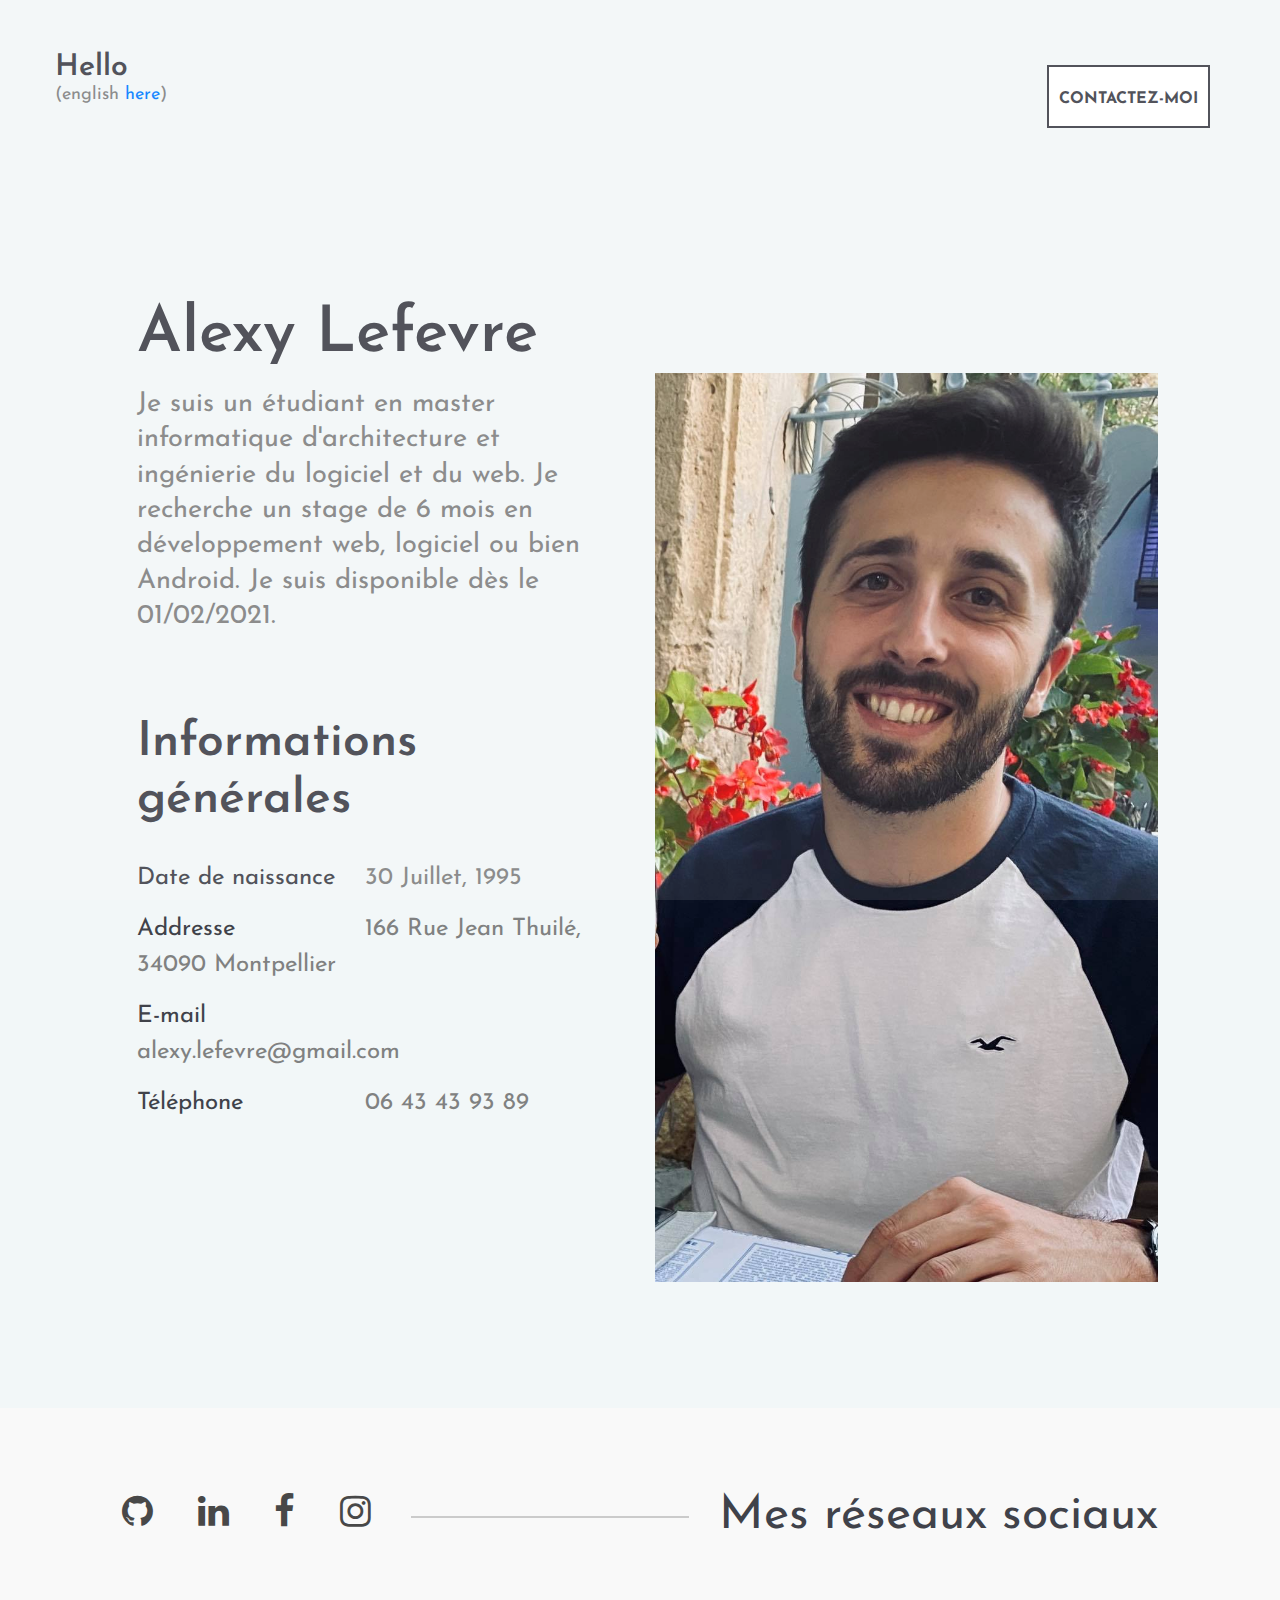
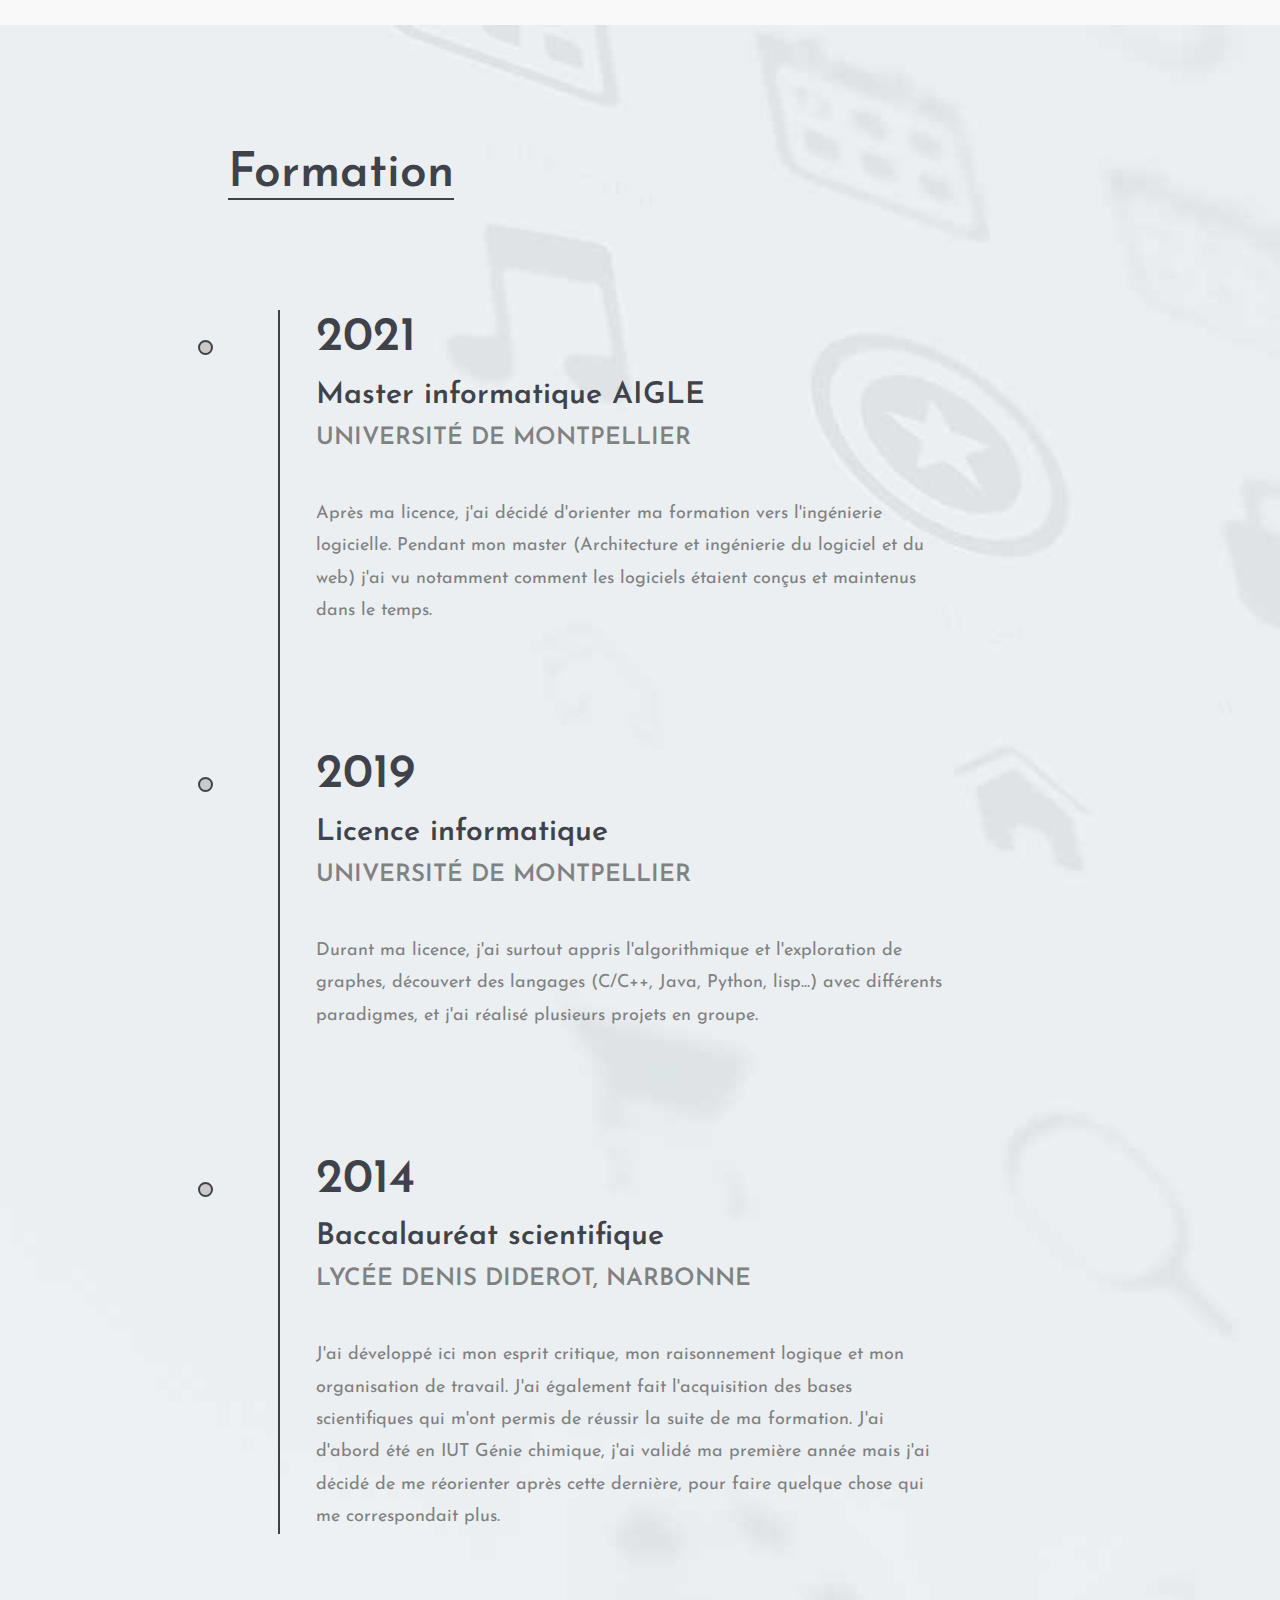
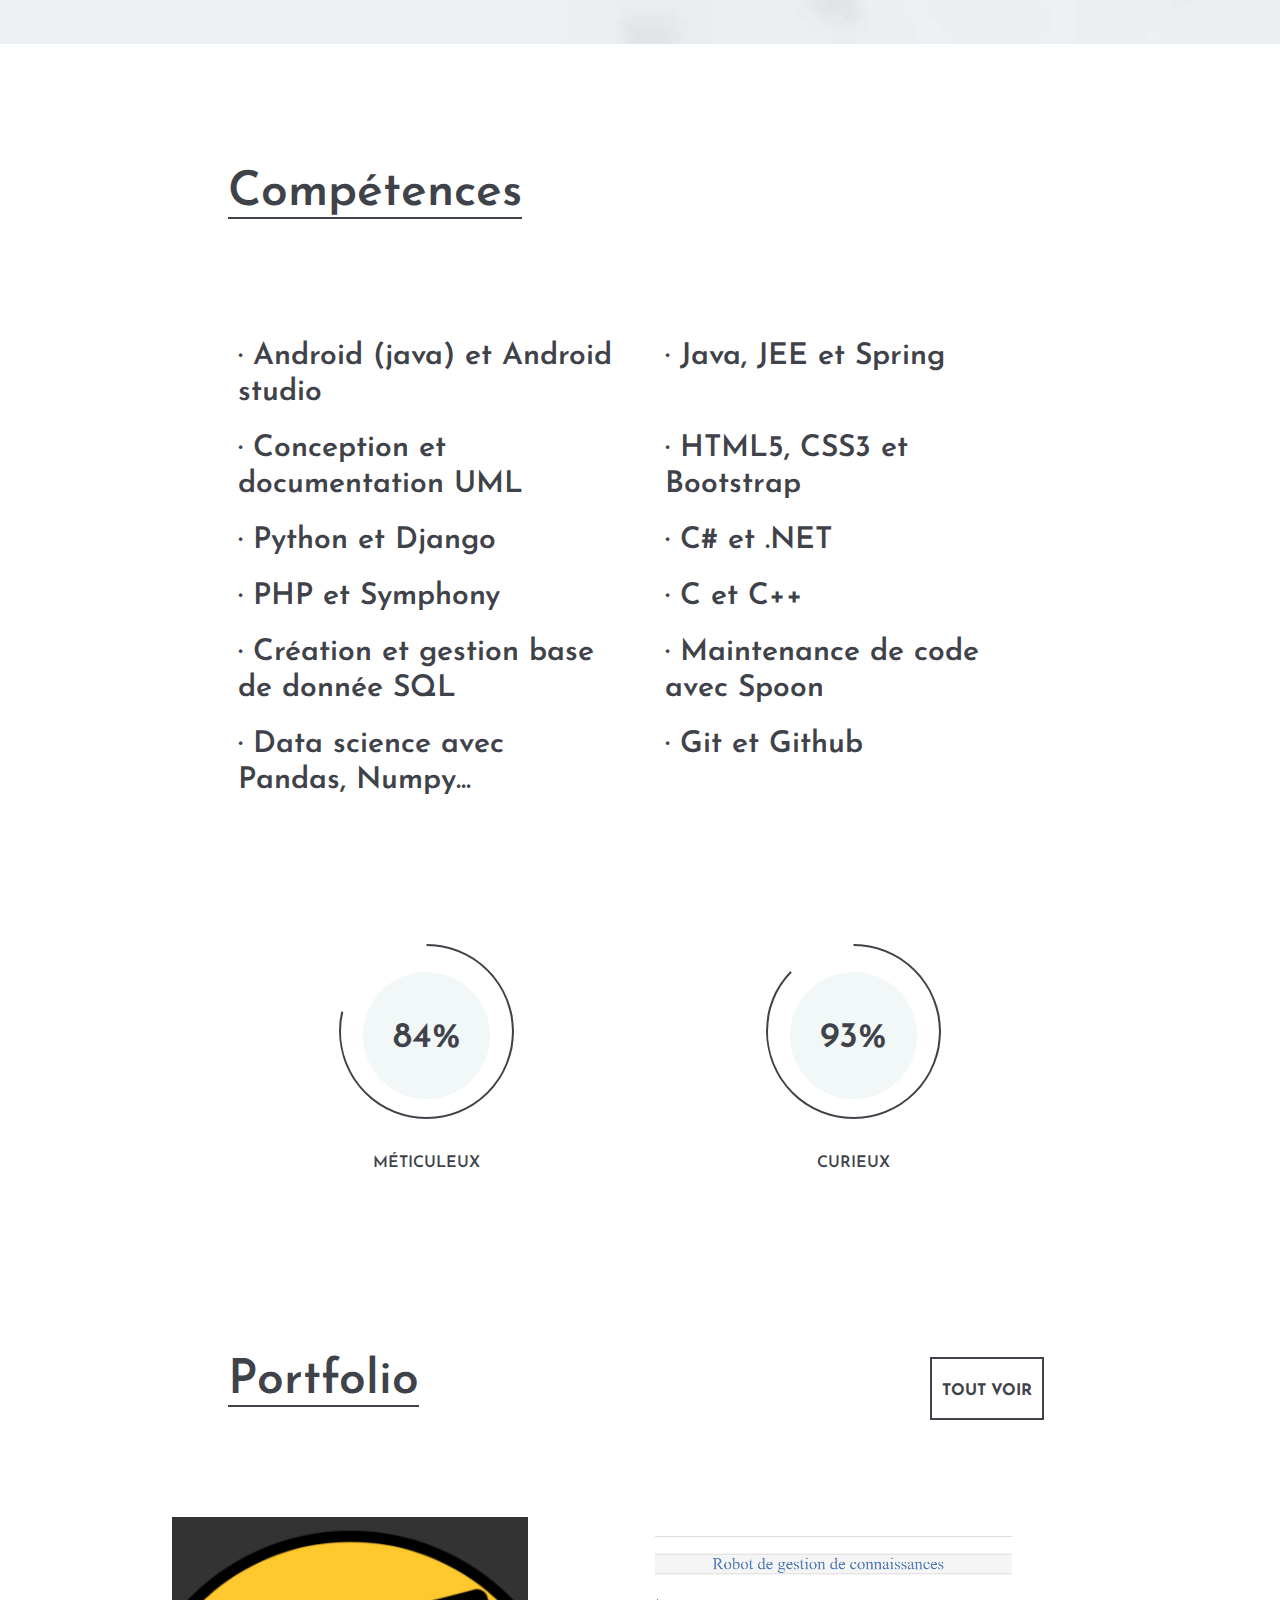
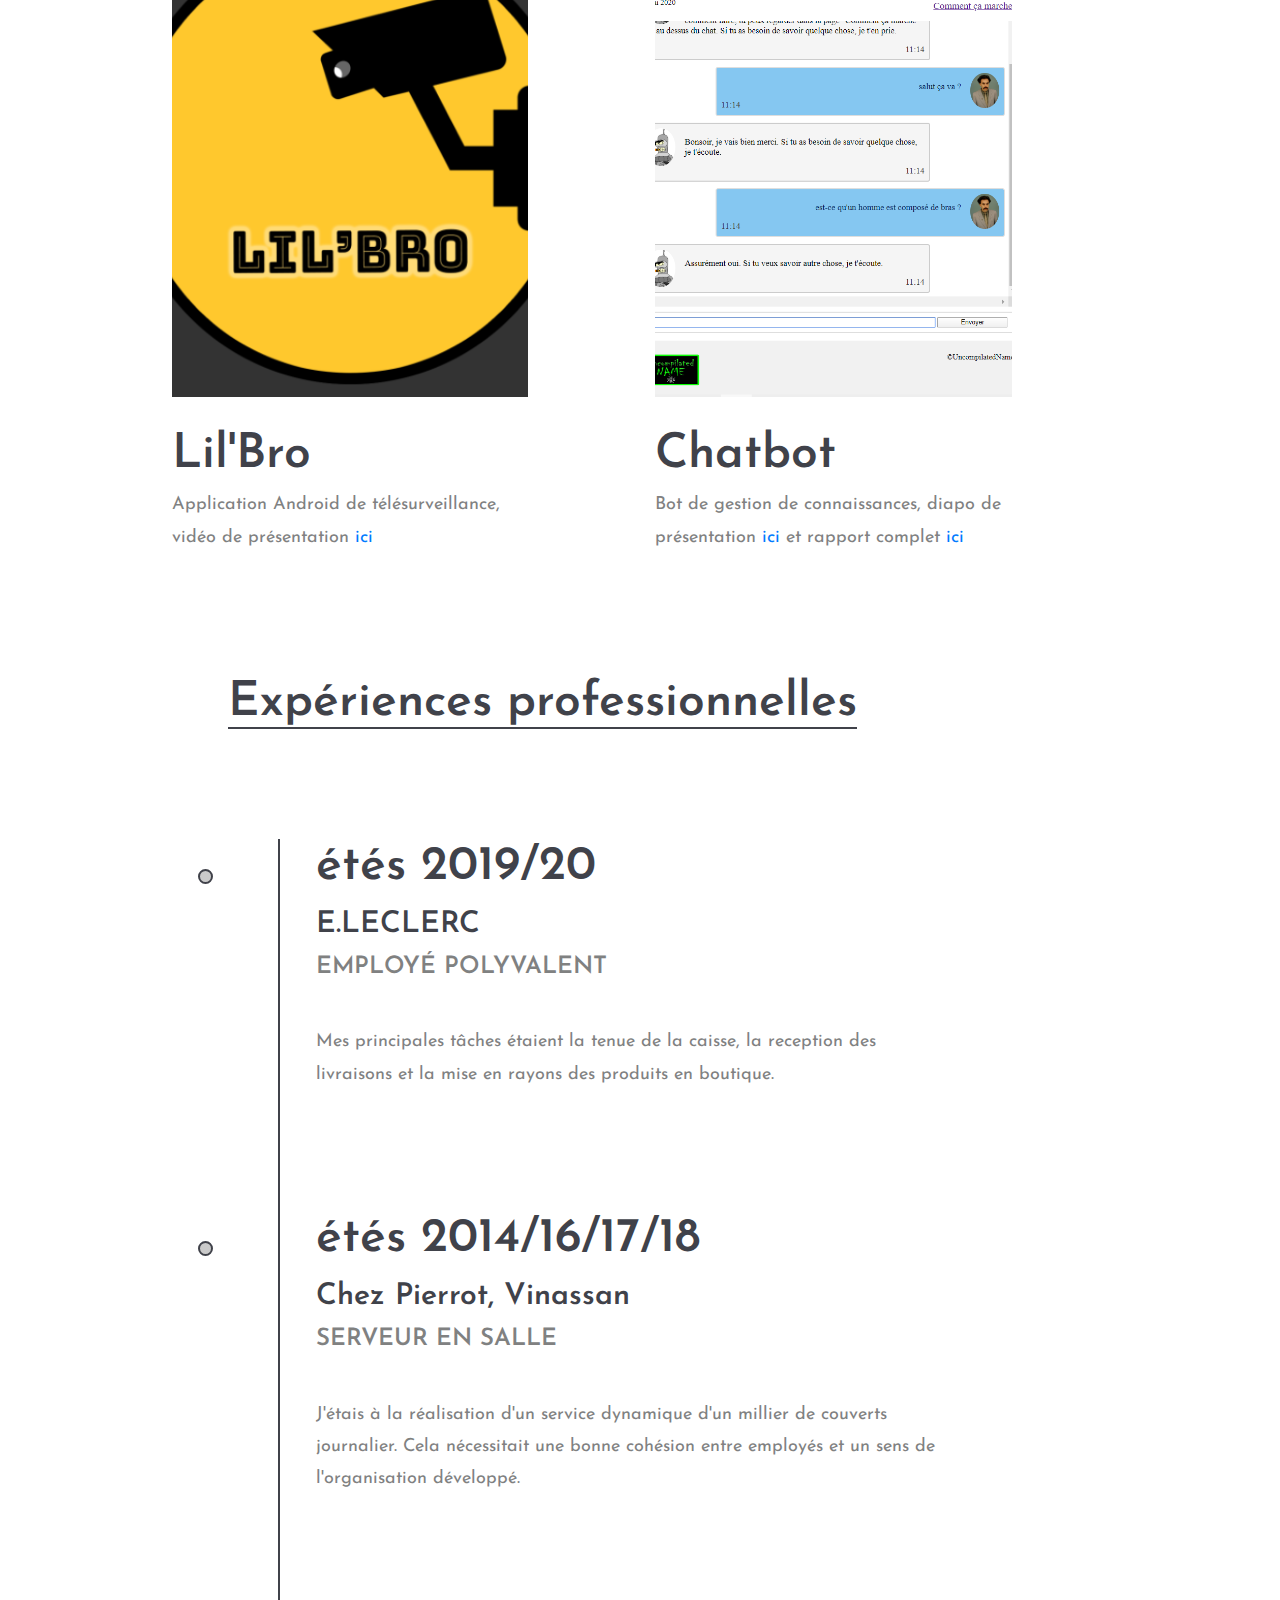
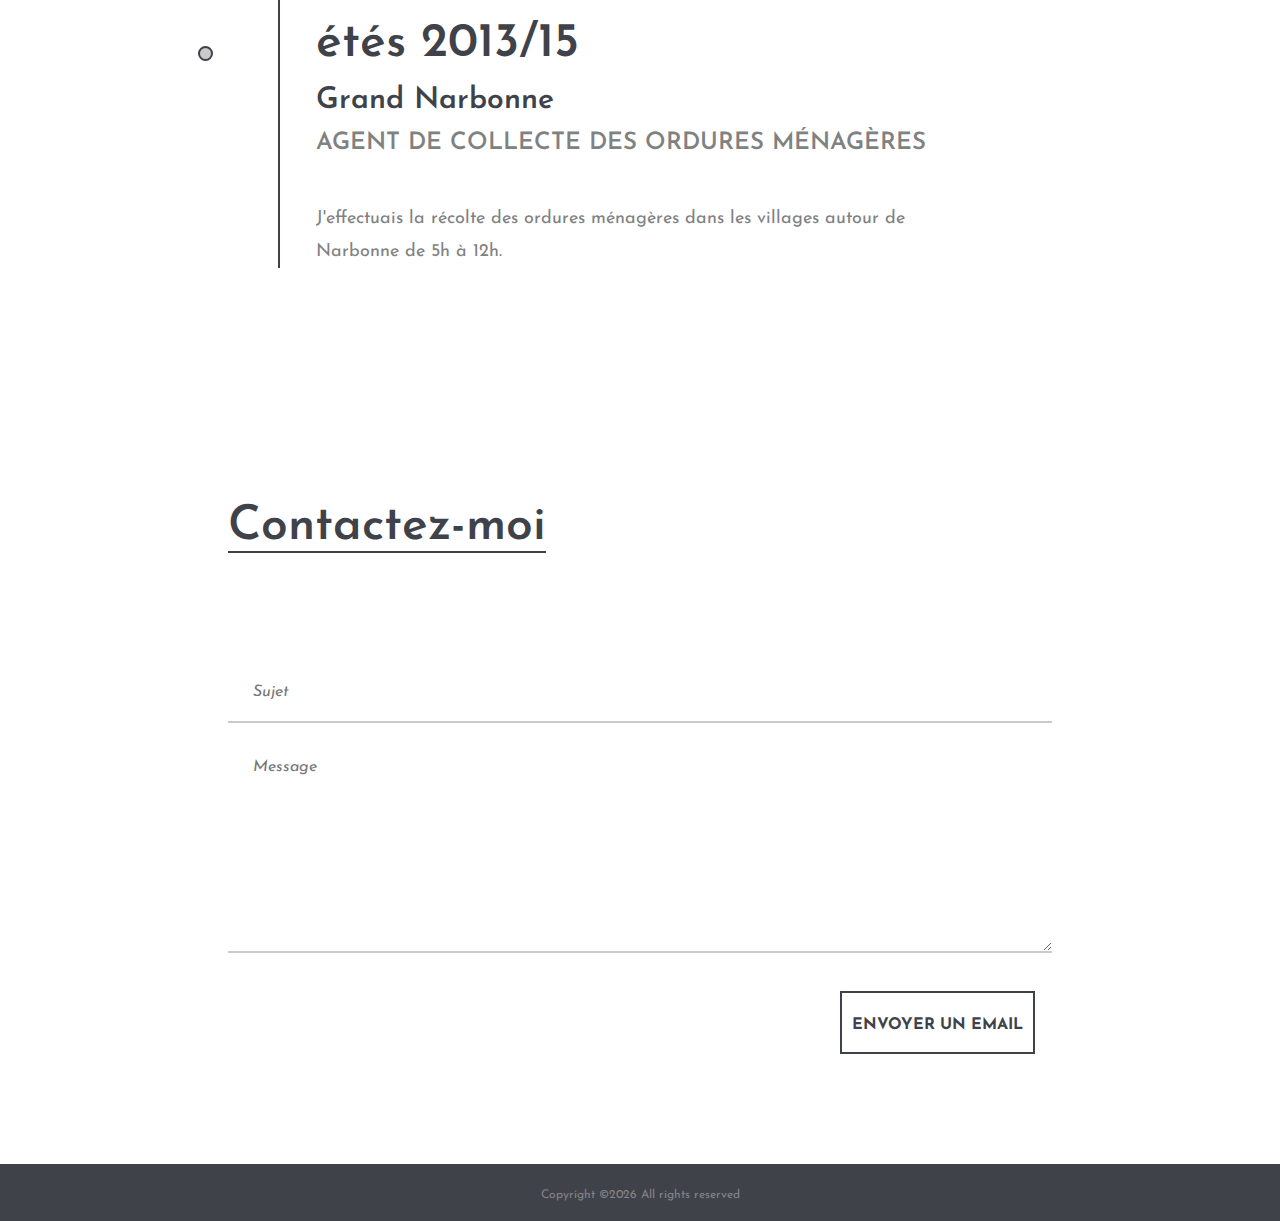
==== commit 27deec9e: "correctif sm screen v1.1" ====
--- a/index.html
+++ b/index.html
@@ -37,13 +37,13 @@
 	<header class="header-section">
 		<div class="container-fluid">
 			<div class="row">
-				<div class="col-md-4">
+				<div class="col-4">
 					<div class="site-logo">
-						<h2><a href="index_en.html">Hello !</a></h2>
+						<h3><a href="index_en.html">Hello</a></h3>
 						<p>(english <a href="index_en.html">here</a>)</p>
 					</div>
 				</div>
-				<div class="col-md-8 text-md-right header-buttons">
+				<div class="col-8 text-right header-buttons">
 					<a href="#contact" class="site-btn">Contactez-moi</a>
 				</div>
 			</div>
@@ -55,24 +55,24 @@
 	<section class="hero-section spad">
 		<div class="container-fluid">
 			<div class="row">
-				<div class="col-xl-10 offset-xl-1">
-					<div class="row">
-						<div class="col-lg-6">
-							<div class="hero-text">
+				<div class="col-10 offset-1">
+					<div class="row">
+						<div class="col-12 col-lg-6">
+							<div class="col-12 hero-text">
 								<h2>Alexy Lefevre</h2>
 								<p>Je suis un étudiant en master informatique d'architecture et ingénierie du logiciel et du web. Je recherche un stage de 6 mois en développement web, logiciel ou bien Android. Je suis disponible dès le 01/02/2021. </p>
 							</div>
-							<div class="hero-info">
+							<div class="col-12 hero-info">
 								<h2>Informations générales</h2>
 								<ul>
-									<li><span>Date de naissance</span>30 Juillet, 1995</li>
-									<li><span>Addresse</span>166 Rue Jean Thuilé, 34090 Montpellier</li>
-									<li><span>E-mail</span>alexy.lefevre@gmail.com</li>
-									<li><span>Téléphone</span>06 43 43 93 89</li>
+									<li><span>Date de naissance </span> 30 Juillet, 1995</li>
+									<li><span>Addresse </span> 166 Rue Jean Thuilé, 34090 Montpellier</li>
+									<li><span>E-mail </span> alexy.lefevre@gmail.com</li>
+									<li><span>Téléphone </span> 06 43 43 93 89</li>
 								</ul>
 							</div>
 						</div>
-						<div class="col-lg-6">
+						<div class="col-12 col-lg-6">
 							<figure class="hero-image">
 								<img src="img/alexy_restau.jpg" alt="photo-Alexy">
 							</figure>
@@ -88,7 +88,7 @@
 	<div class="social-section">
 		<div class="container-fluid">
 			<div class="row">
-				<div class="col-xl-10 offset-xl-1">
+				<div class="col-12 col-xl-10 offset-xl-1">
 					<div class="social-link-warp">
 						<div class="social-links">
 							<a href="https://github.com/Lateuh" target="_blank" rel="noreferrer noopener"><i class=" fa fa-github"></i></a>
@@ -108,7 +108,7 @@
 	<section class="resume-section with-bg spad">
 		<div class="container-fluid">
 			<div class="row">
-				<div class="col-xl-7 offset-xl-2">
+				<div class="col-12 col-xl-7 offset-xl-2">
 					<div class="section-title">
 						<h2>Formation</h2>
 					</div>
@@ -142,18 +142,18 @@
 	<section class="extra-section spad pb-0">
 		<div class="container-fluid">
 			<div class="row">
-				<div class="col-xl-8 offset-xl-2">
+				<div class="col-12 col-xl-8 offset-xl-2">
 					<div class="section-title">
 						<h2>Compétences</h2>
 					</div>
 
 					<div class="row">
-						<div class="col-md-6 animate-box">
+						<div class="col-12 col-md-6 animate-box">
 							<div class="progress-wrap ftco-animate">
 								<h3><span>&middot; </span>Android (java) et Android studio</h3>
 							</div>
 						</div>
-						<div class="col-md-6 animate-box">
+						<div class="col-12 col-md-6 animate-box">
 							<div class="progress-wrap ftco-animate">
 								<h3><span>&middot; </span>Java, JEE et Spring</h3>
 							</div>
@@ -161,12 +161,12 @@
 					</div>
 
 					<div class="row">
-						<div class="col-md-6 animate-box">
+						<div class="col-12 col-md-6 animate-box">
 							<div class="progress-wrap ftco-animate">
 								<h3><span>&middot; </span>Conception et documentation UML</h3>
 							</div>
 						</div>
-						<div class="col-md-6 animate-box">
+						<div class="col-12 col-md-6 animate-box">
 							<div class="progress-wrap ftco-animate">
 								<h3><span>&middot; </span>HTML5, CSS3 et Bootstrap</h3>	
 							</div>
@@ -174,12 +174,12 @@
 					</div>
 
 					<div class="row">
-						<div class="col-md-6 animate-box">
+						<div class="col-12 col-md-6 animate-box">
 							<div class="progress-wrap ftco-animate">
 								<h3><span>&middot; </span>Python et Django</h3>
 							</div>
 						</div>
-						<div class="col-md-6 animate-box">
+						<div class="col-12 col-md-6 animate-box">
 							<div class="progress-wrap ftco-animate">
 								<h3><span>&middot; </span>C# et .NET</h3>	
 							</div>
@@ -187,12 +187,12 @@
 					</div>
 
 					<div class="row">
-						<div class="col-md-6 animate-box">
+						<div class="col-12 col-md-6 animate-box">
 							<div class="progress-wrap ftco-animate">
 								<h3><span>&middot; </span>PHP et Symphony</h3>
 							</div>
 						</div>
-						<div class="col-md-6 animate-box">
+						<div class="col-12 col-md-6 animate-box">
 							<div class="progress-wrap ftco-animate">
 								<h3><span>&middot; </span>C et C++</h3>	
 							</div>
@@ -200,12 +200,12 @@
 					</div>
 
 					<div class="row">
-						<div class="col-md-6 animate-box">
+						<div class="col-12 col-md-6 animate-box">
 							<div class="progress-wrap ftco-animate">
 								<h3><span>&middot; </span>Création et gestion base de donnée SQL</h3>
 							</div>
 						</div>
-						<div class="col-md-6 animate-box">
+						<div class="col-12 col-md-6 animate-box">
 							<div class="progress-wrap ftco-animate">
 								<h3><span>&middot; </span>Maintenance de code avec Spoon</h3>	
 							</div>
@@ -213,12 +213,12 @@
 					</div>
 
 					<div class="row">
-						<div class="col-md-6 animate-box">
+						<div class="col-12 col-md-6 animate-box">
 							<div class="progress-wrap ftco-animate">
 								<h3><span>&middot; </span>Data science avec Pandas, Numpy...</h3>
 							</div>
 						</div>
-						<div class="col-md-6 animate-box">
+						<div class="col-12 col-md-6 animate-box">
 							<div class="progress-wrap ftco-animate">
 								<h3><span>&middot; </span>Git et Github</h3>	
 							</div>
@@ -229,7 +229,7 @@
 					<!-- Compétences supp -->
 
 					<div class="row">
-						<div class="col-md-6 pt-5">
+						<div class="col-12 col-md-6 pt-5">
 							<div class="fact-box trans">
 								<div class="fact-content">
 									<div class="circle-progress">
@@ -245,7 +245,7 @@
 								</div>
 							</div>
 						</div>
-						<div class="col-md-6 pt-5">
+						<div class="col-12 col-md-6 pt-5">
 							<div class="fact-box trans">
 								<div class="fact-content">
 									<div class="circle-progress">
@@ -291,25 +291,25 @@
 	<section class="portfolio-section spad pb-0">
 		<div class="container-fluid">
 			<div class="row">
-				<div class="col-xl-4 col-md-8 offset-xl-2 ">
+				<div class="col-12 col-xl-4 col-md-8 offset-xl-2 ">
 					<div class="section-title">
 						<h2>Portfolio</h2>
 					</div>
 				</div>
-				<div class="col-md-4 text-md-right">
+				<div class="col-12 col-md-4 text-md-right">
 					<a href="https://github.com/Lateuh" target="_blank" rel="noreferrer noopener" class="site-btn mb-5">Tout voir</a>
 				</div>
 			</div>
 			<div class="portfolio-warp">
 				<div class="row">
-					<div class="col-md-4 offset-xl-1">
+					<div class="col-12 col-md-4 offset-xl-1">
 						<div class="portfolio-item">
 							<a href="img/portfolio/lilbro.png" class="set-bg port-pic" data-setbg="img/portfolio/lilbro.png"></a>
 							<h2>Lil'Bro</h2>
 							<p>Application Android de télésurveillance, vidéo de présentation <a href="https://www.youtube.com/watch?v=8ONHd3Ti_N8" target="_blank" rel="noreferrer noopener">ici</a></p>
 						</div>
 					</div>
-					<div class="col-md-4 offset-xl-1">
+					<div class="col-12 col-md-4 offset-xl-1">
 						<div class="portfolio-item">
 							<a href="img/portfolio/chatbot.png" class="set-bg port-pic" data-setbg="img/portfolio/chatbot.png"></a>
 							<h2>Chatbot</h2>
@@ -326,25 +326,25 @@
 	<section class="resume-section spad">
 		<div class="container-fluid">
 			<div class="row">
-				<div class="col-xl-7 offset-xl-2">
+				<div class="col-12 col-xl-7 offset-xl-2">
 					<div class="section-title">
 						<h2>Expériences professionnelles</h2>
 					</div>
 					<ul class="resume-list">
 						<li>
-							<h2>étés 2019/2020</h2>
+							<h2>étés 2019/20</h2>
 							<h3>E.LECLERC</h3>
 							<h4>Employé polyvalent</h4>
 							<p>Mes principales tâches étaient la tenue de la caisse, la reception des livraisons et la mise en rayons des produits en boutique. </p>
 						</li>
 						<li>
-							<h2>étés 2014/2016/2017/2018</h2>
+							<h2>étés 2014/16/17/18</h2>
 							<h3>Chez Pierrot, Vinassan</h3>
 							<h4>Serveur en salle</h4>
 							<p>J'étais à la réalisation d'un service dynamique d'un millier de couverts journalier. Cela nécessitait une bonne cohésion entre employés et un sens de l'organisation développé.</p>
 						</li>
 						<li>
-							<h2>étés 2013/2015</h2>
+							<h2>étés 2013/15</h2>
 							<h3>Grand Narbonne</h3>
 							<h4>Agent de collecte des ordures ménagères</h4>
 							<p>J'effectuais la récolte des ordures ménagères dans les villages autour de Narbonne de 5h à 12h.</p>
@@ -360,18 +360,18 @@
 	<section class="contact-section spad">
 		<div class="container-fluid">
 			<div class="row">
-				<div class="col-xl-8 offset-xl-2">
+				<div class="col-12 col-xl-8 offset-xl-2">
 					<div class="section-title" id="contact">
 						<h2>Contactez-moi</h2>
 					</div>
 					<form class="contact-form">
 						<div class="row">
-							<div class="col-md-12">
+							<div class="col-12">
 								<input id="sujet" type="text" placeholder="Sujet">
 								<textarea id="corps" placeholder="Message"></textarea>
 							</div>
 						</div>
-						<div class="text-md-right">
+						<div class="text-center text-md-right">
 							<button class="site-btn" onclick="sendMail();">Envoyer un email</button>
 						</div>
 					</form>
--- a/css/style.css
+++ b/css/style.css
@@ -148,14 +148,14 @@
 .site-btn {
 	display: inline-block;
 	text-transform: uppercase;
-	font-size: 12px;
-	min-width: 213px;
+	/*font-size: 12px;*/
+	min-width: 10%;
 	min-height: 20px;
 	text-align: center;
 	padding: 20px 10px 15px;
 	position: relative;
 	background-color: #fff;
-	margin-right: 10px;
+	margin-right: 2%;
 	border: 2px solid #40424a;
 	color: #40424a;
 	font-weight: 700;
@@ -365,16 +365,24 @@
 	background: #f2f7f8;
 }
 
-.site-logo h2 {
+/*.site-logo h2 {
 	font-size: 36px;
-}
+}*/
 
 .site-logo h2 a {
 	color: #40424a;
 }
 
+.site-logo h3 {
+	/*font-size: 36px;*/
+}
+
+.site-logo h3 a {
+	color: #40424a;
+}
+
 .site-logo p {
-	font-size: 14px;
+	/*font-size: 14px;*/
 	line-height: normal;
 }
 
@@ -394,13 +402,13 @@
 }
 
 .hero-text h2 {
-	font-size: 170px;
+	font-size: 400%;
 	line-height: normal;
 	margin-bottom: 20px;
 }
 
 .hero-text p {
-	font-size: 33px;
+	font-size: 170%;
 	line-height: 1.3;
 }
 
@@ -417,7 +425,7 @@
 }
 
 .hero-info ul li {
-	font-size: 24px;
+	font-size: 150%;
 	color: #808181;
 	margin-bottom: 15px;
 }
@@ -489,8 +497,8 @@
 
 .resume-list {
 	list-style: none;
-	margin-left: 60px;
-	padding-left: 110px;
+	margin-left: 7%;
+	padding-left: 5%;
 	border-left: 2px solid #40424a;
 }
 
@@ -516,12 +524,12 @@
 }
 
 .resume-list h2 {
-	font-size: 72px;
+	/*font-size: 72px;*/
 	margin-bottom: 10px;
 }
 
 .resume-list h4 {
-	font-size: 16px;
+	/*font-size: 16px;*/
 	text-transform: uppercase;
 	color: #808181;
 	margin-top: 10px;
@@ -559,7 +567,7 @@
 }
 
 .single-review .qut {
-	font-size: 120px;
+	/*font-size: 120px;*/
 	line-height: 0;
 	color: #505259;
 	margin-top: 60px;
@@ -570,12 +578,12 @@
 }
 
 .single-review h3 {
-	font-size: 24px;
+	/*font-size: 24px;*/
 	margin-bottom: 10px;
 }
 
 .single-review h4 {
-	font-size: 16px;
+	/*font-size: 16px;*/
 }
 
 /*---------------------
@@ -586,12 +594,12 @@
 }
 
 .portfolio-item h2 {
-	font-size: 24px;
+	/*font-size: 24px;*/
 	margin-bottom: 5px;
 }
 
 .portfolio-item p {
-	font-size: 14px;
+	/*font-size: 14px;*/
 	margin-bottom: 0;
 }
 
@@ -643,7 +651,7 @@
 	border: none;
 	border-bottom: 2px solid #cacaca;
 	margin-bottom: 30px;
-	font-size: 13px;
+	/*font-size: 13px;*/
 }
 
 .contact-form textarea {
@@ -653,7 +661,7 @@
 	border: none;
 	border-bottom: 2px solid #cacaca;
 	margin-bottom: 30px;
-	font-size: 13px;
+	/*font-size: 13px;*/
 	background-color: transparent;
 }
 
@@ -672,6 +680,16 @@
 .contact-form ::placeholder {
 	font-style: italic;
 }
+
+
+/*---------------------
+	Extra section
+-----------------------*/
+
+.extra-section .progress-wrap {
+	margin: 10px;
+}
+
 
 /*---------------------
 	Footer section
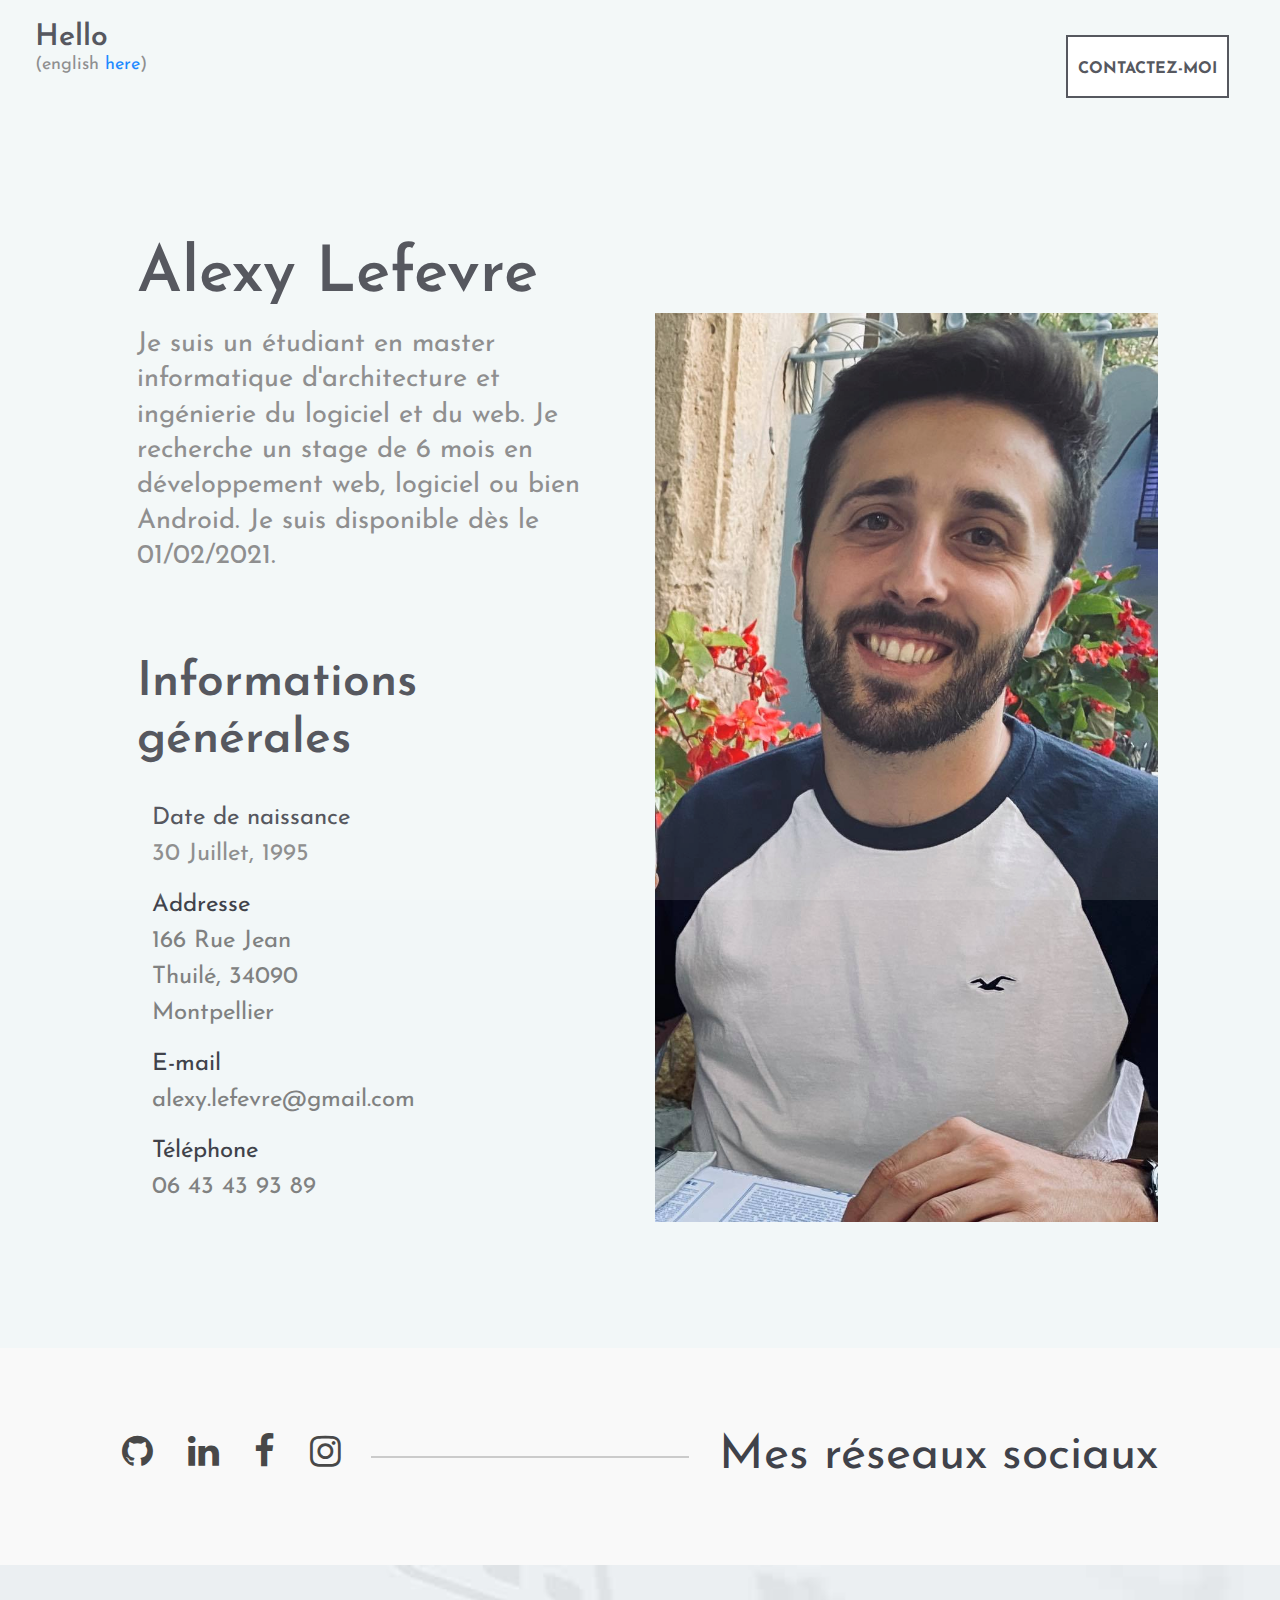
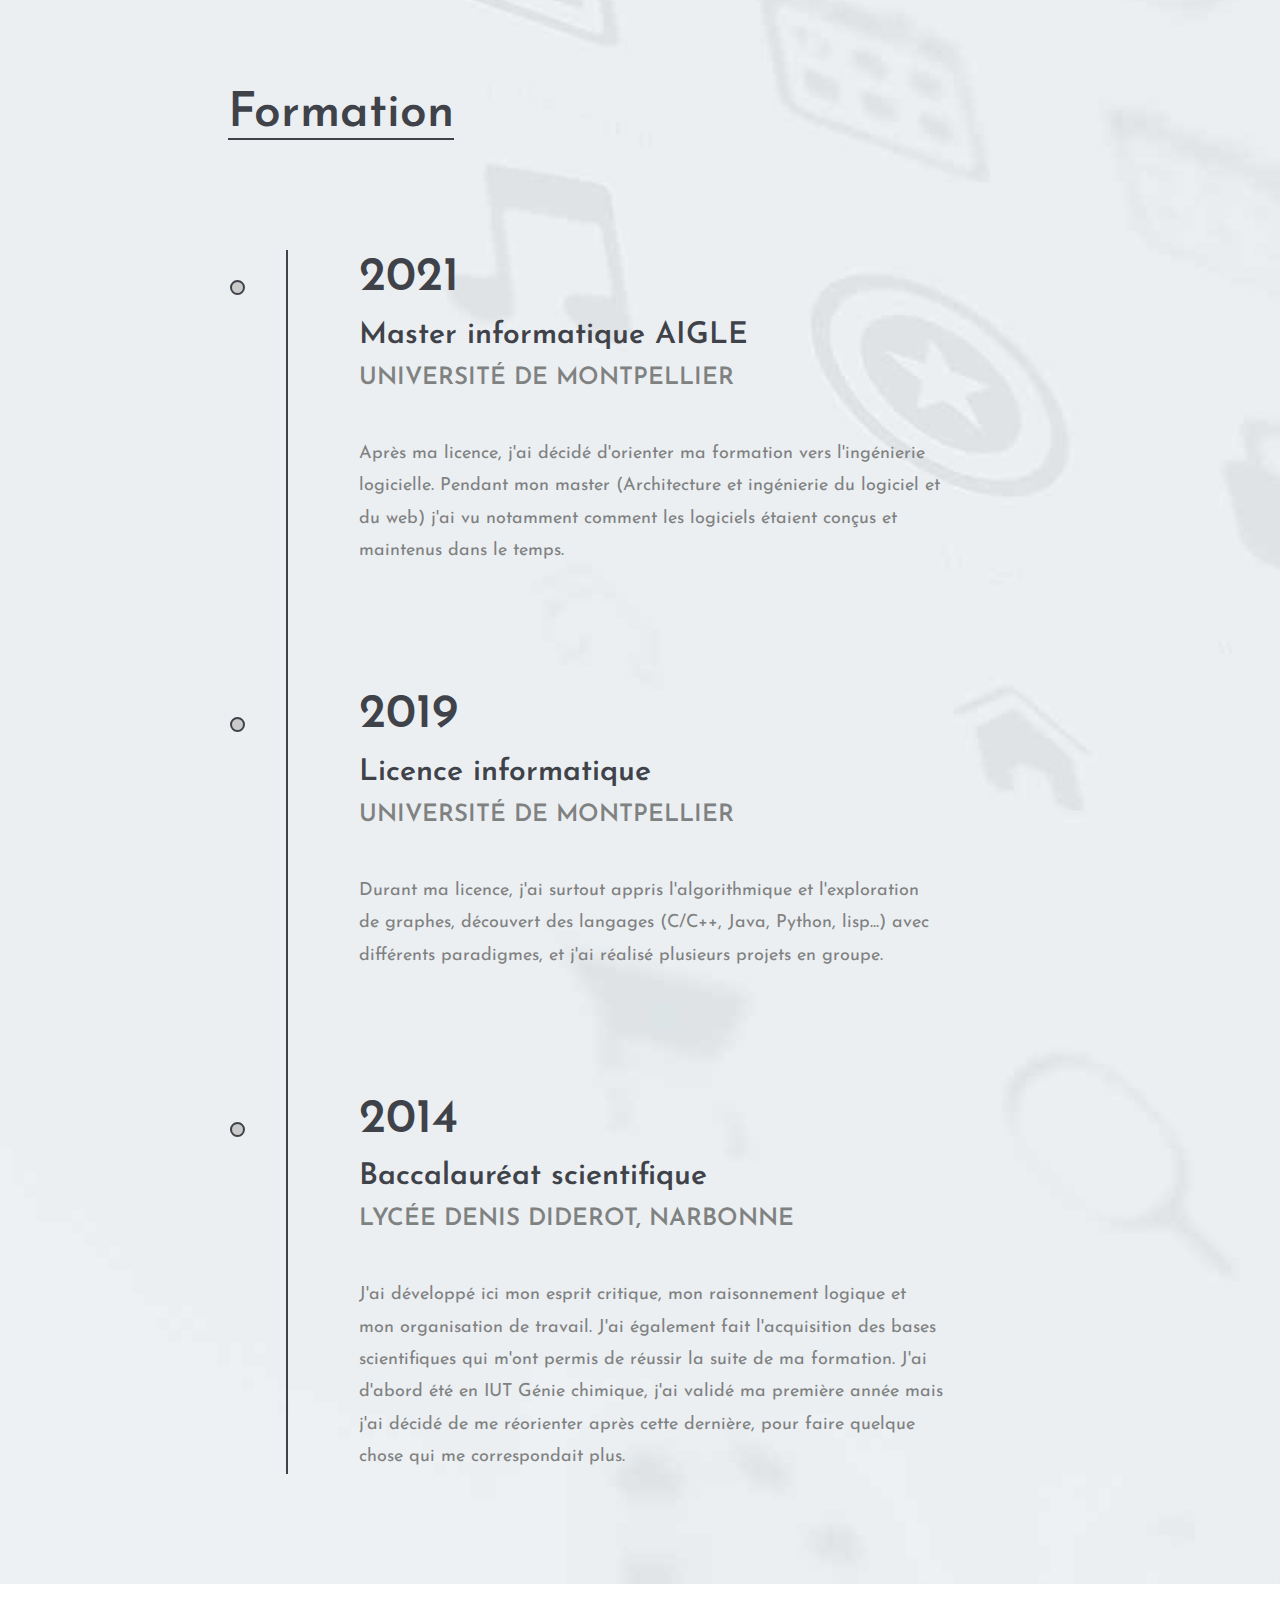
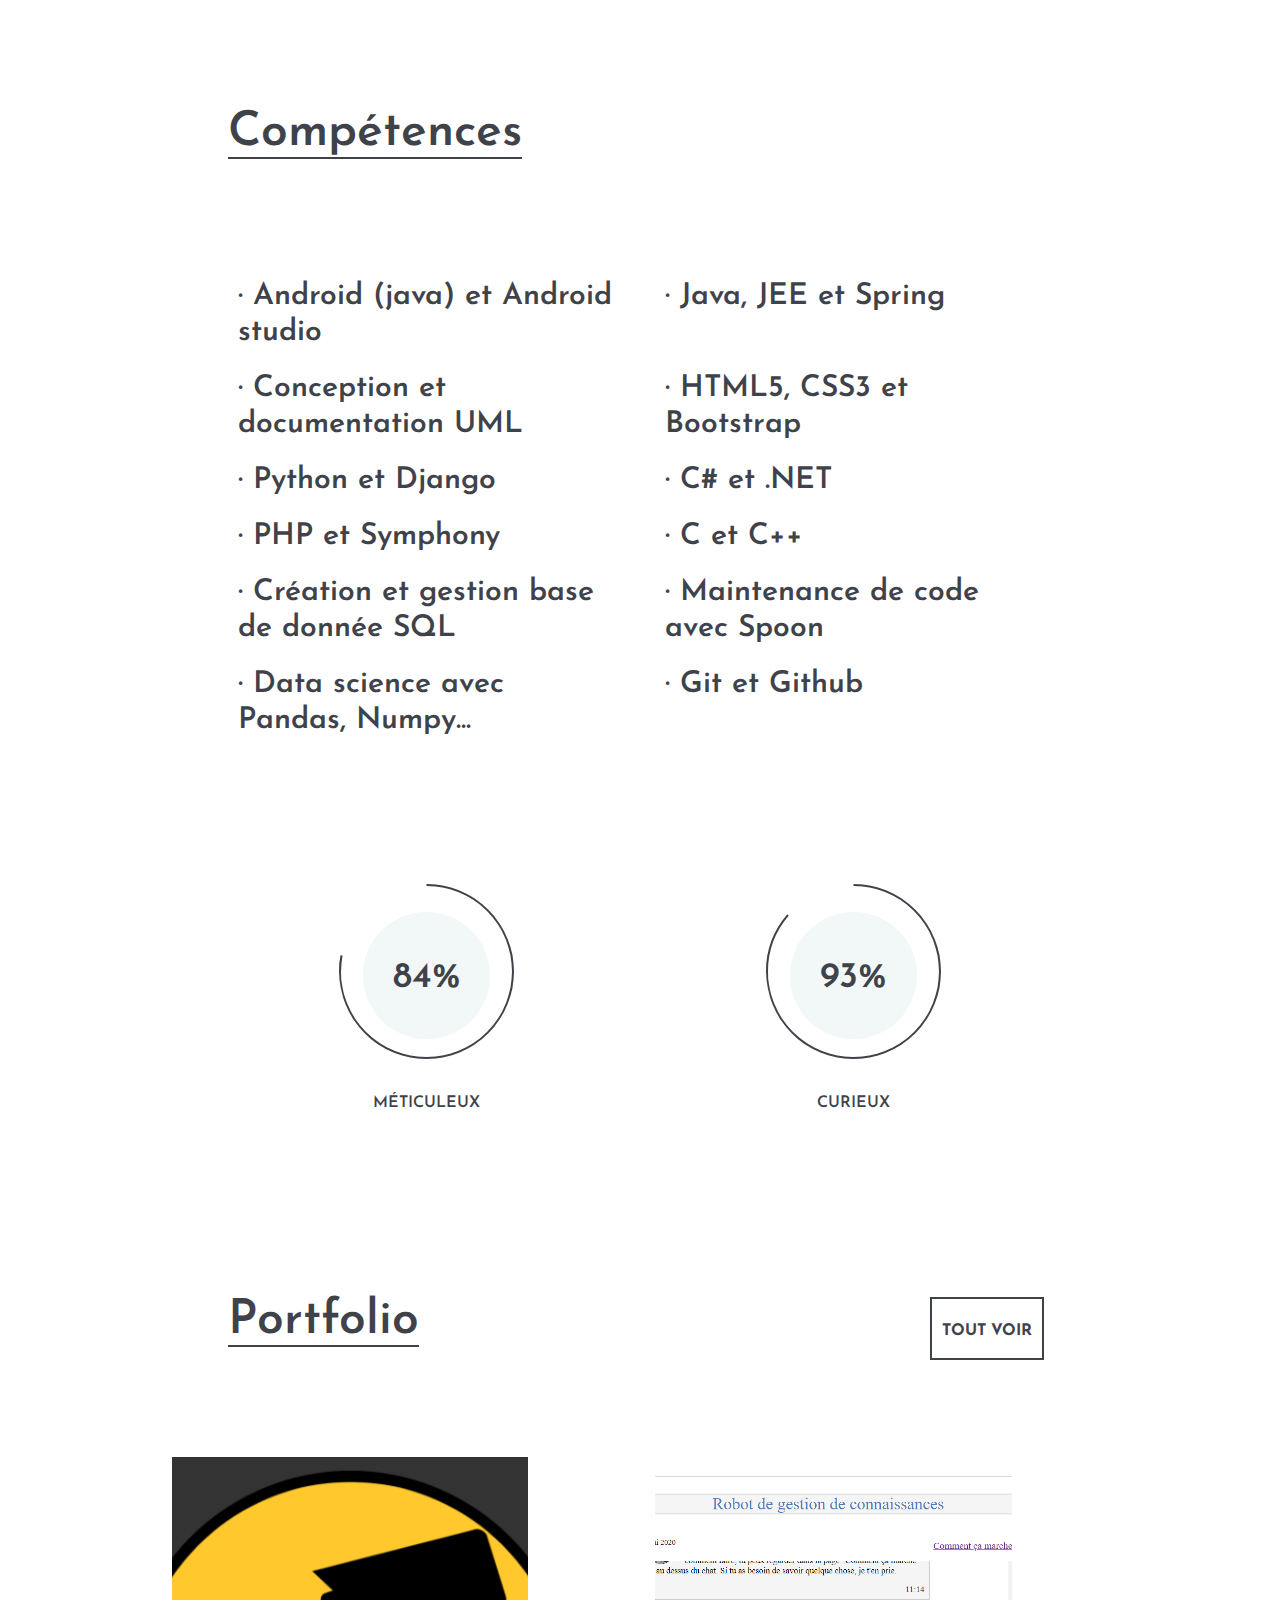
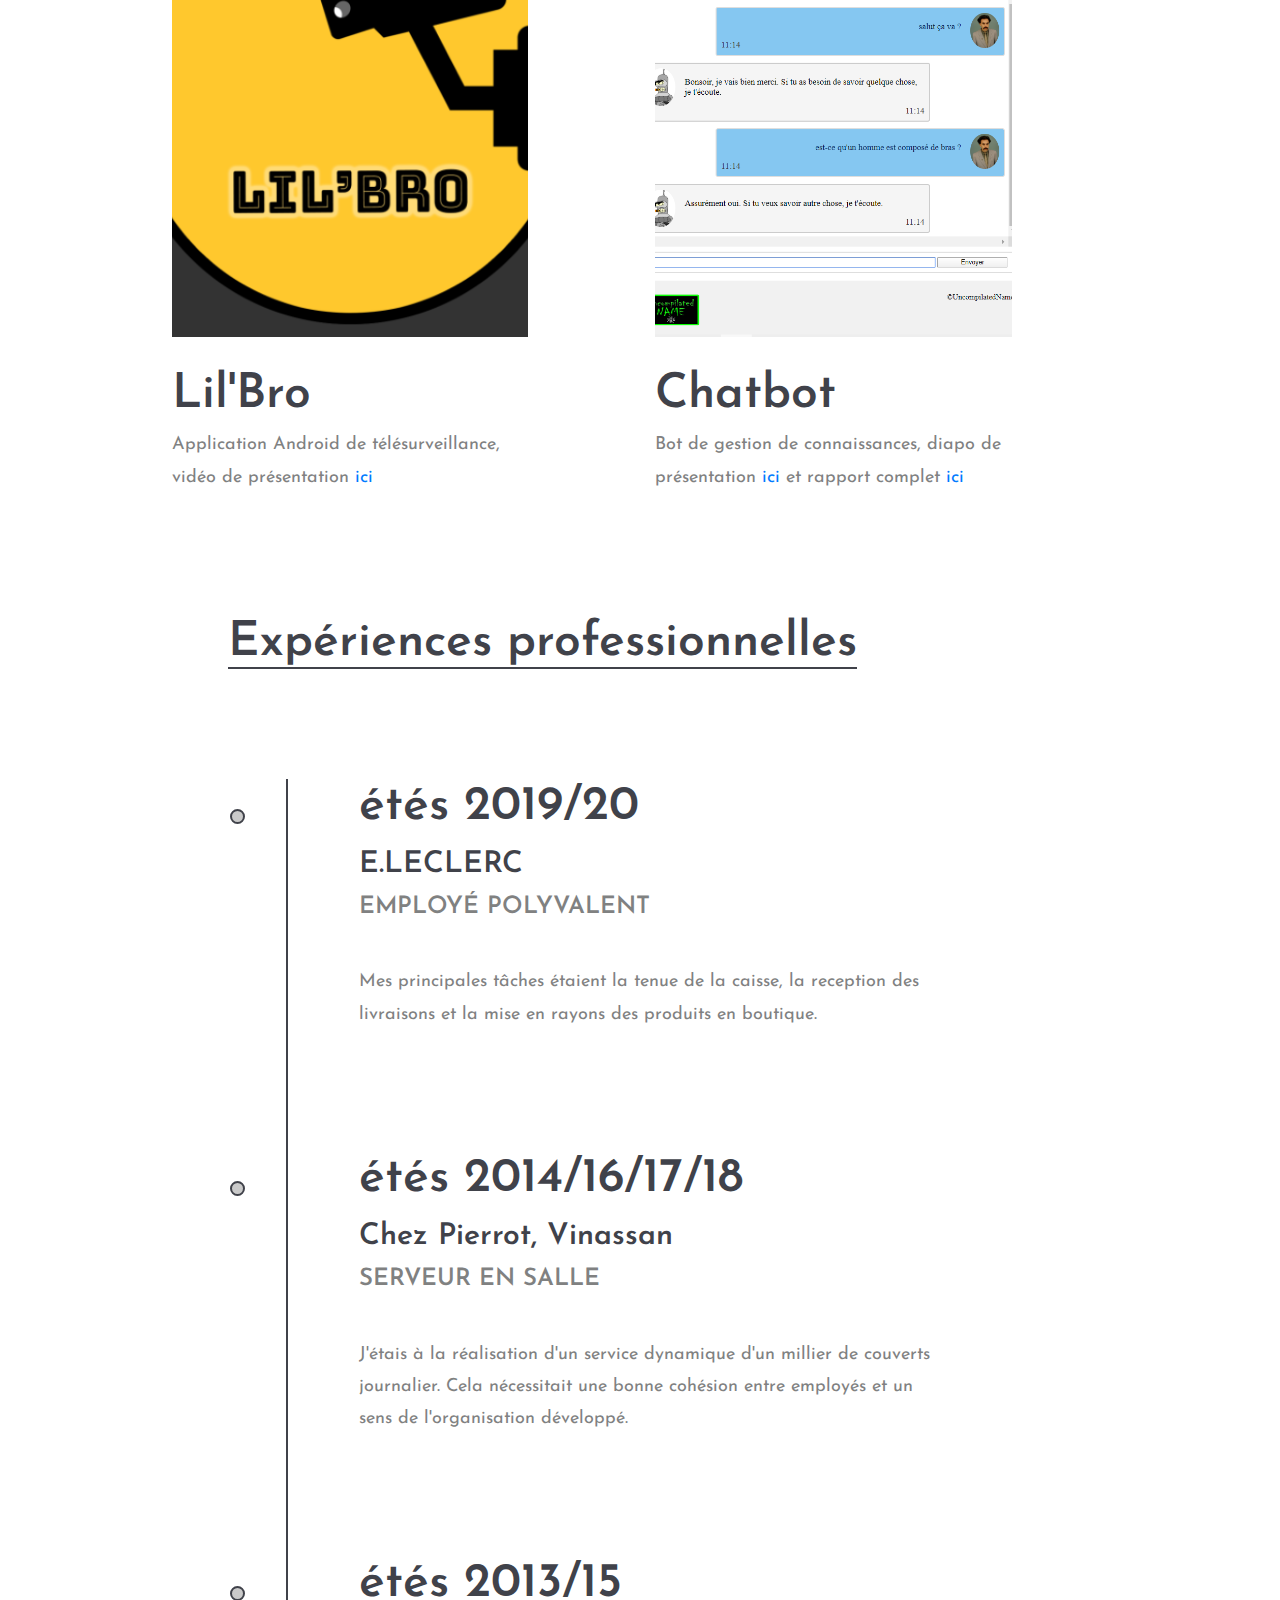
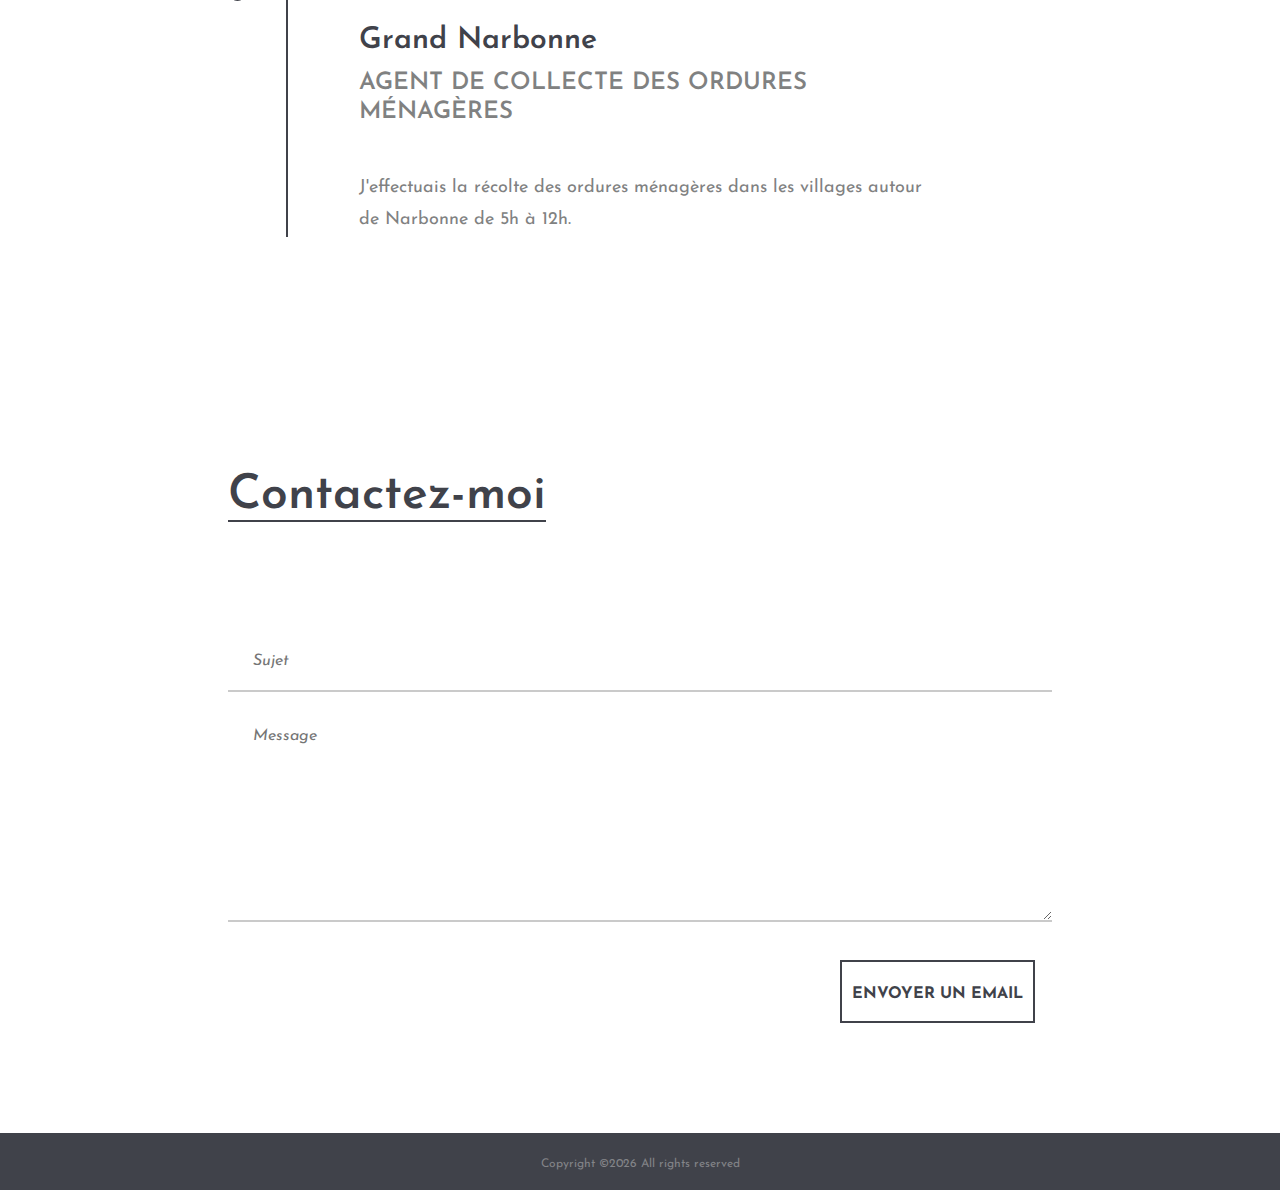
==== commit 55af2595: "correctifs petits ecrans section resume et social networks" ====
--- a/index.html
+++ b/index.html
@@ -65,10 +65,38 @@
 							<div class="col-12 hero-info">
 								<h2>Informations générales</h2>
 								<ul>
-									<li><span>Date de naissance </span> 30 Juillet, 1995</li>
-									<li><span>Addresse </span> 166 Rue Jean Thuilé, 34090 Montpellier</li>
-									<li><span>E-mail </span> alexy.lefevre@gmail.com</li>
-									<li><span>Téléphone </span> 06 43 43 93 89</li>
+									<li>
+										<div class = "col-12 col-md-6">
+											<span>Date de naissance</span>
+										</div>
+										<div class="col-12 col-md-6">
+											30 Juillet, 1995
+										</div>
+									</li>
+									<li>
+										<div class = "col-12 col-md-6">
+											<span>Addresse</span>
+										</div>
+										<div class = "col-12 col-md-6">
+											166 Rue Jean Thuilé, 34090 Montpellier
+										</div>
+									</li>
+									<li>
+										<div class = "col-12 col-md-6">
+											<span>E-mail</span>
+										</div>
+										<div class = "col-12 col-md-6">
+											alexy.lefevre@gmail.com
+										</div>
+									</li>
+									<li>
+										<div class = "col-12 col-md-6">
+											<span>Téléphone</span>
+										</div>
+										<div class = "col-12 col-md-6">
+											06 43 43 93 89
+										</div>
+									</li>
 								</ul>
 							</div>
 						</div>
@@ -89,14 +117,14 @@
 		<div class="container-fluid">
 			<div class="row">
 				<div class="col-12 col-xl-10 offset-xl-1">
-					<div class="social-link-warp">
+					<div class="social-link-warp text-center text-md-left">
 						<div class="social-links">
 							<a href="https://github.com/Lateuh" target="_blank" rel="noreferrer noopener"><i class=" fa fa-github"></i></a>
 							<a href="https://www.linkedin.com/in/alexy-lefevre-94bb93184/"target="_blank" rel="noreferrer noopener"><i class="fa fa-linkedin"></i></a>
 							<a href="https://www.facebook.com/alexy.lefevre" target="_blank" rel="noreferrer noopener"><i class="fa fa-facebook"></i></a>
 							<a href="https://www.instagram.com/lfvralexy/?hl=en" target="_blank" rel="noreferrer noopener"><i class="fa fa-instagram"></i></a>
 						</div>
-						<h2 class="hidden-md hidden-sm">Mes réseaux sociaux</h2>
+						<h2 class="d-none d-md-block text-center text-md-right"> Mes réseaux sociaux</h2>
 					</div>
 				</div>
 			</div>
@@ -291,12 +319,12 @@
 	<section class="portfolio-section spad pb-0">
 		<div class="container-fluid">
 			<div class="row">
-				<div class="col-12 col-xl-4 col-md-8 offset-xl-2 ">
+				<div class="col-8 col-lg-4 offset-lg-2 ">
 					<div class="section-title">
 						<h2>Portfolio</h2>
 					</div>
 				</div>
-				<div class="col-12 col-md-4 text-md-right">
+				<div class="col-4 text-right">
 					<a href="https://github.com/Lateuh" target="_blank" rel="noreferrer noopener" class="site-btn mb-5">Tout voir</a>
 				</div>
 			</div>
--- a/css/style.css
+++ b/css/style.css
@@ -361,7 +361,7 @@
 	Header section
 -----------------------*/
 .header-section {
-	padding: 50px 40px;
+	padding: 20px;
 	background: #f2f7f8;
 }
 
@@ -458,7 +458,7 @@
 .social-section .social-links a {
 	color: #484848;
 	font-size: 36px;
-	margin-right: 40px;
+	margin-right: 30px;
 }
 
 .social-section .social-link-warp {
@@ -469,8 +469,8 @@
 	display: inline-block;
 	float: right;
 	font-weight: 400;
+	background: #f9f9f9;
 	padding-left: 30px;
-	background: #f9f9f9;
 	position: relative;
 	z-index: 5;
 }
@@ -497,8 +497,8 @@
 
 .resume-list {
 	list-style: none;
-	margin-left: 7%;
-	padding-left: 5%;
+	margin-left: 8%;
+	padding-left: 10%;
 	border-left: 2px solid #40424a;
 }
 
@@ -520,7 +520,7 @@
 	border-radius: 50px;
 	background: #cacaca;
 	top: 30px;
-	left: -118px;
+	left: -22%;
 }
 
 .resume-list h2 {
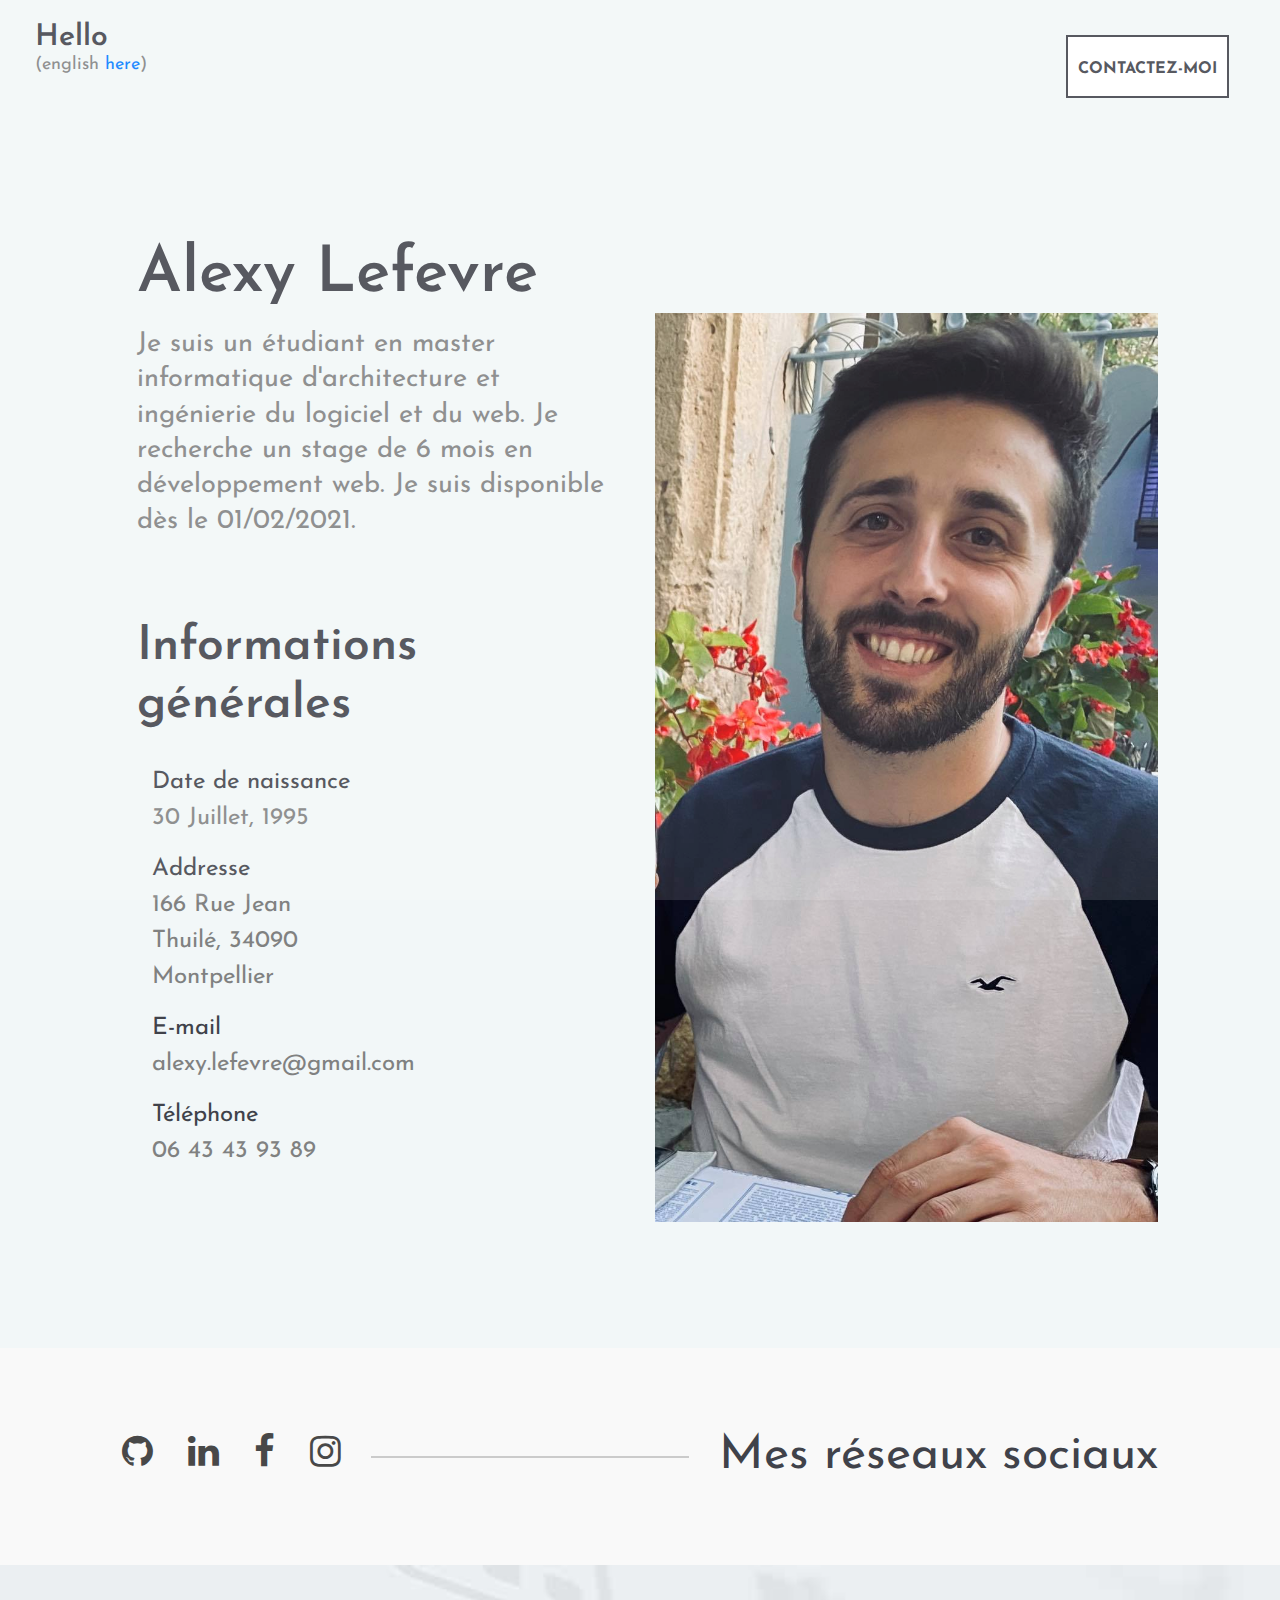
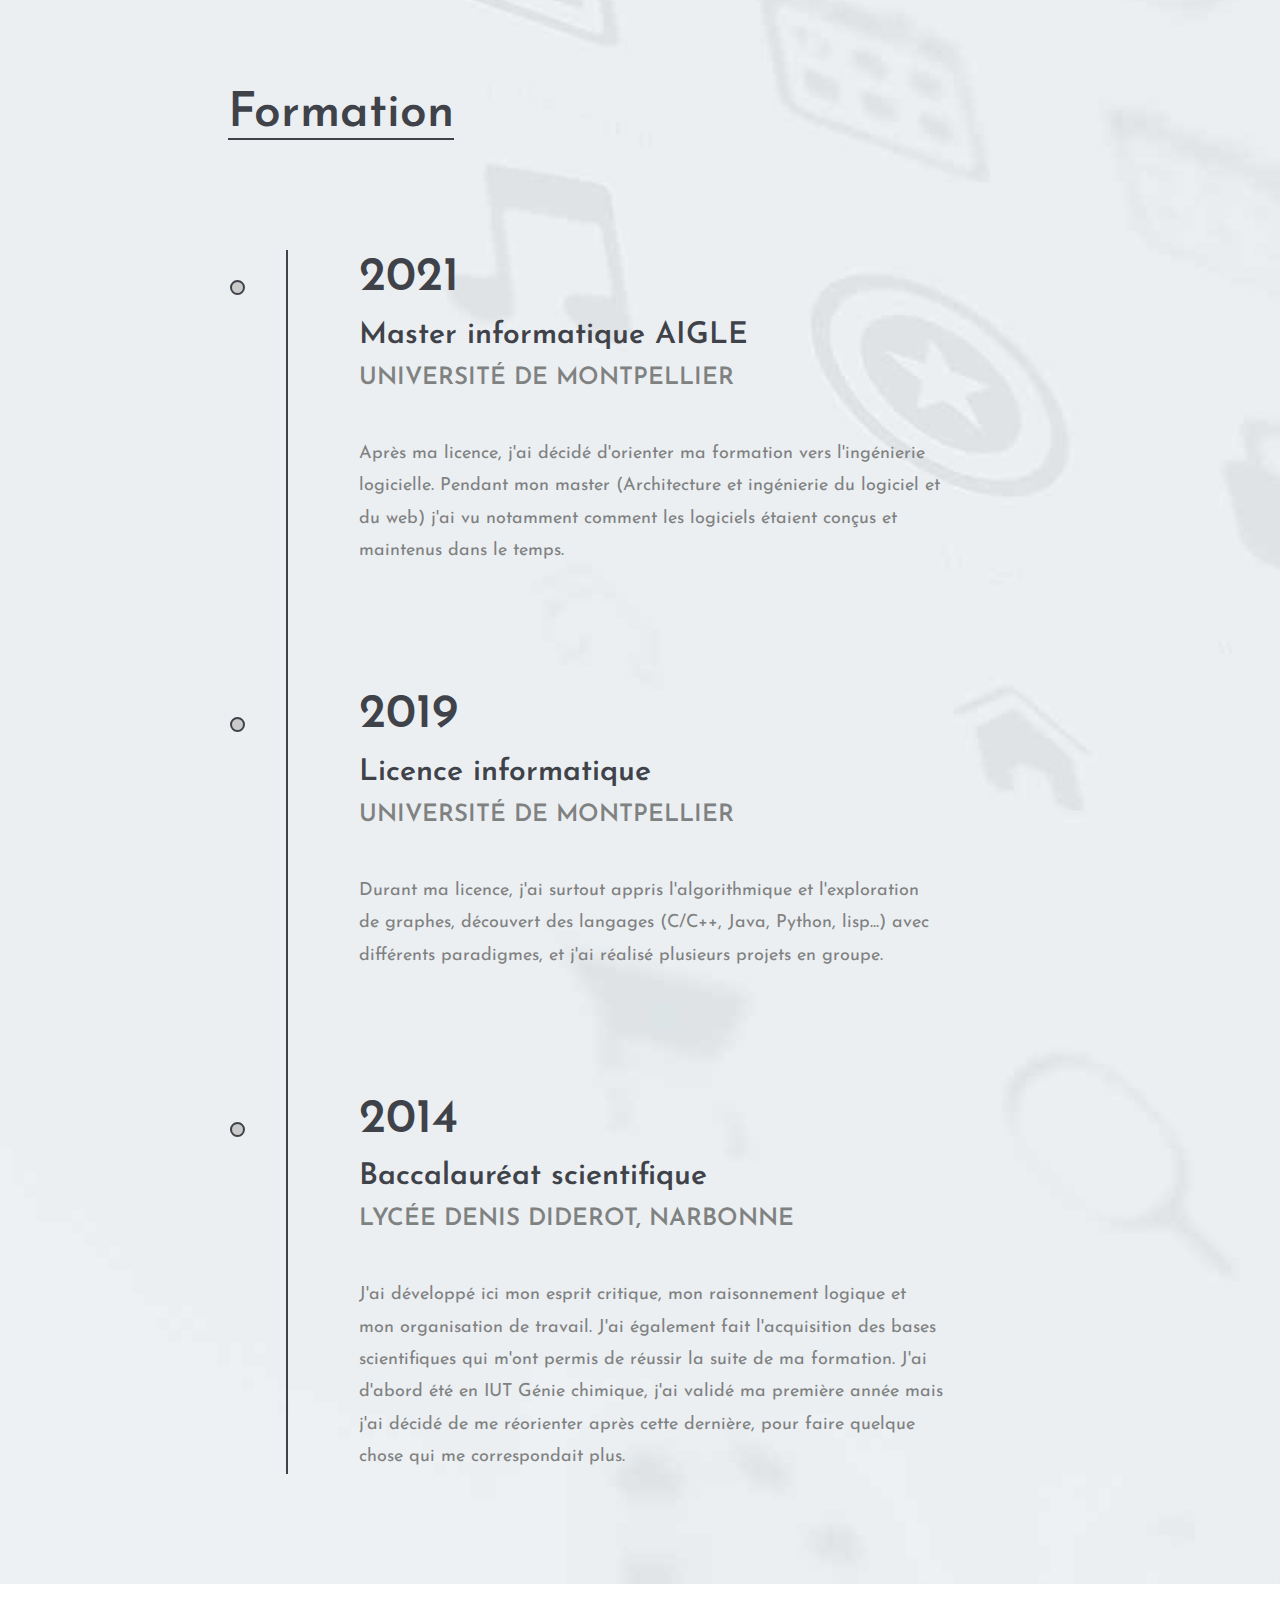
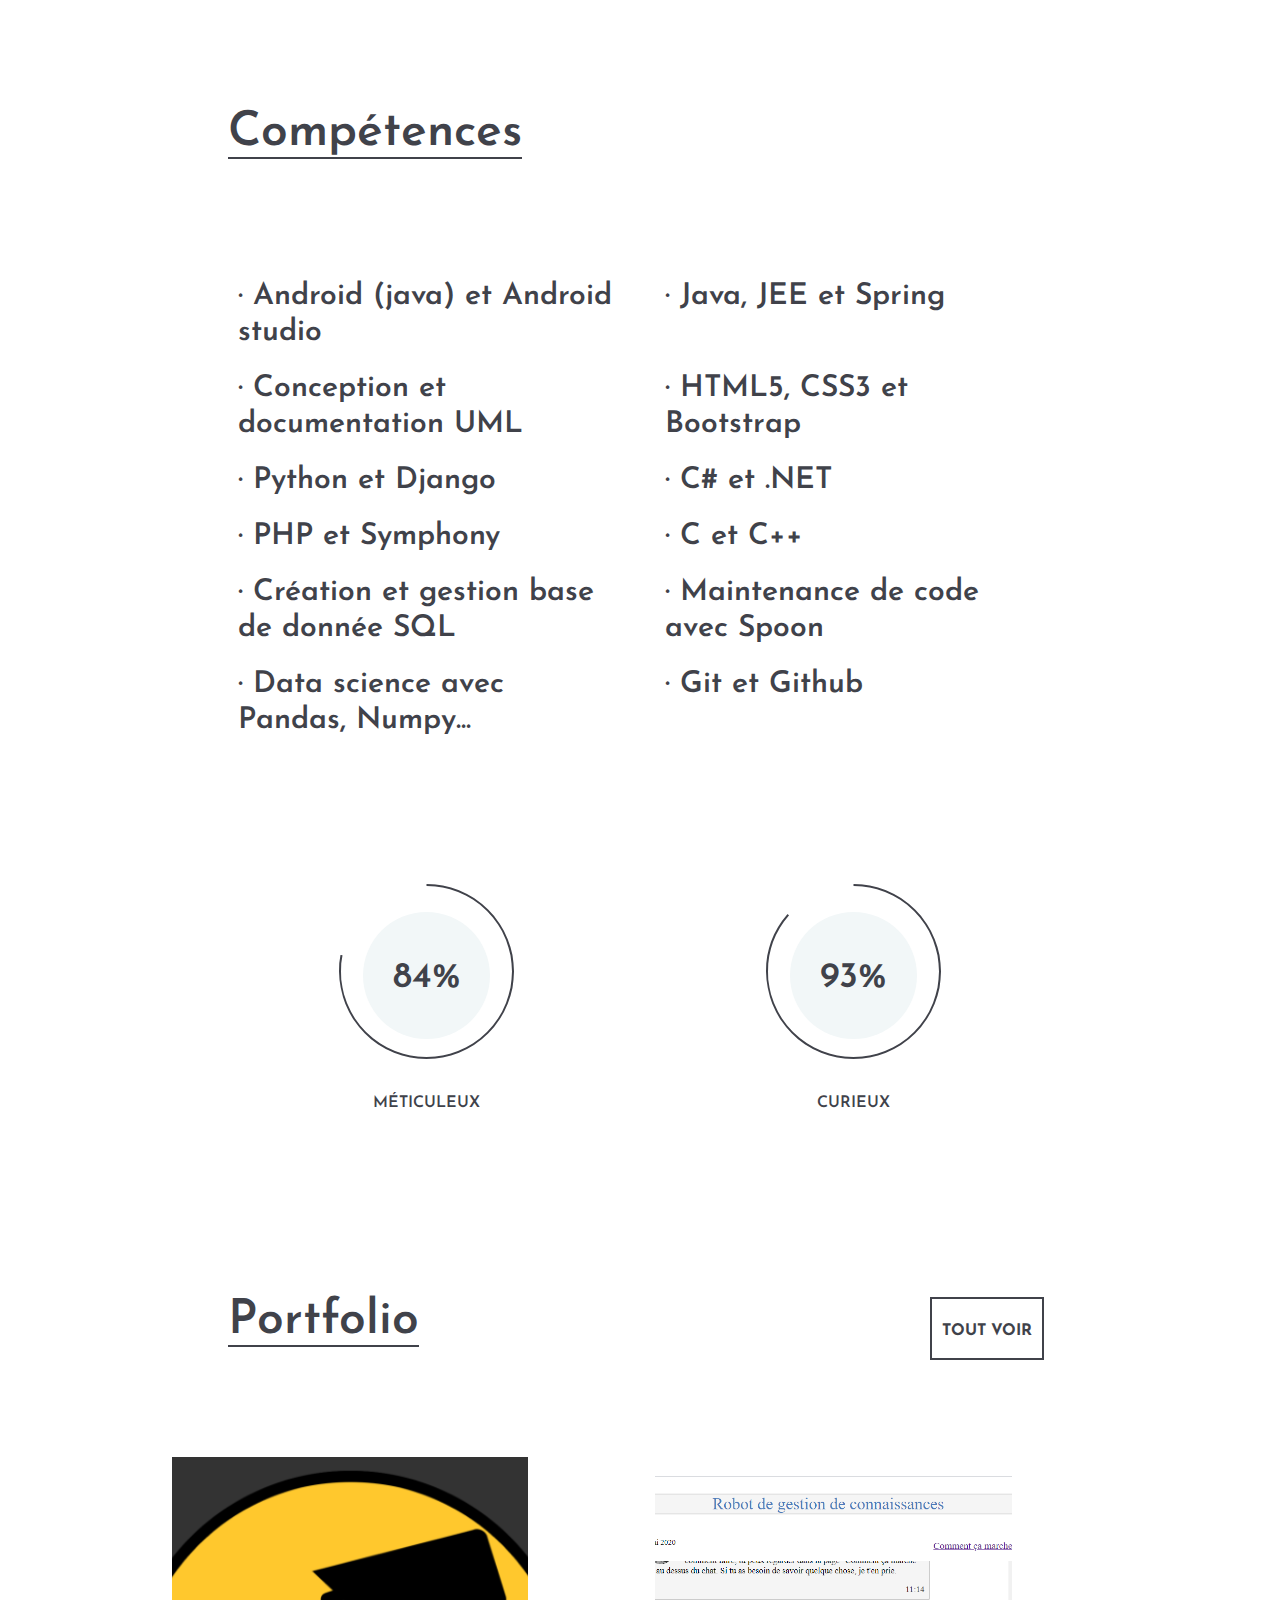
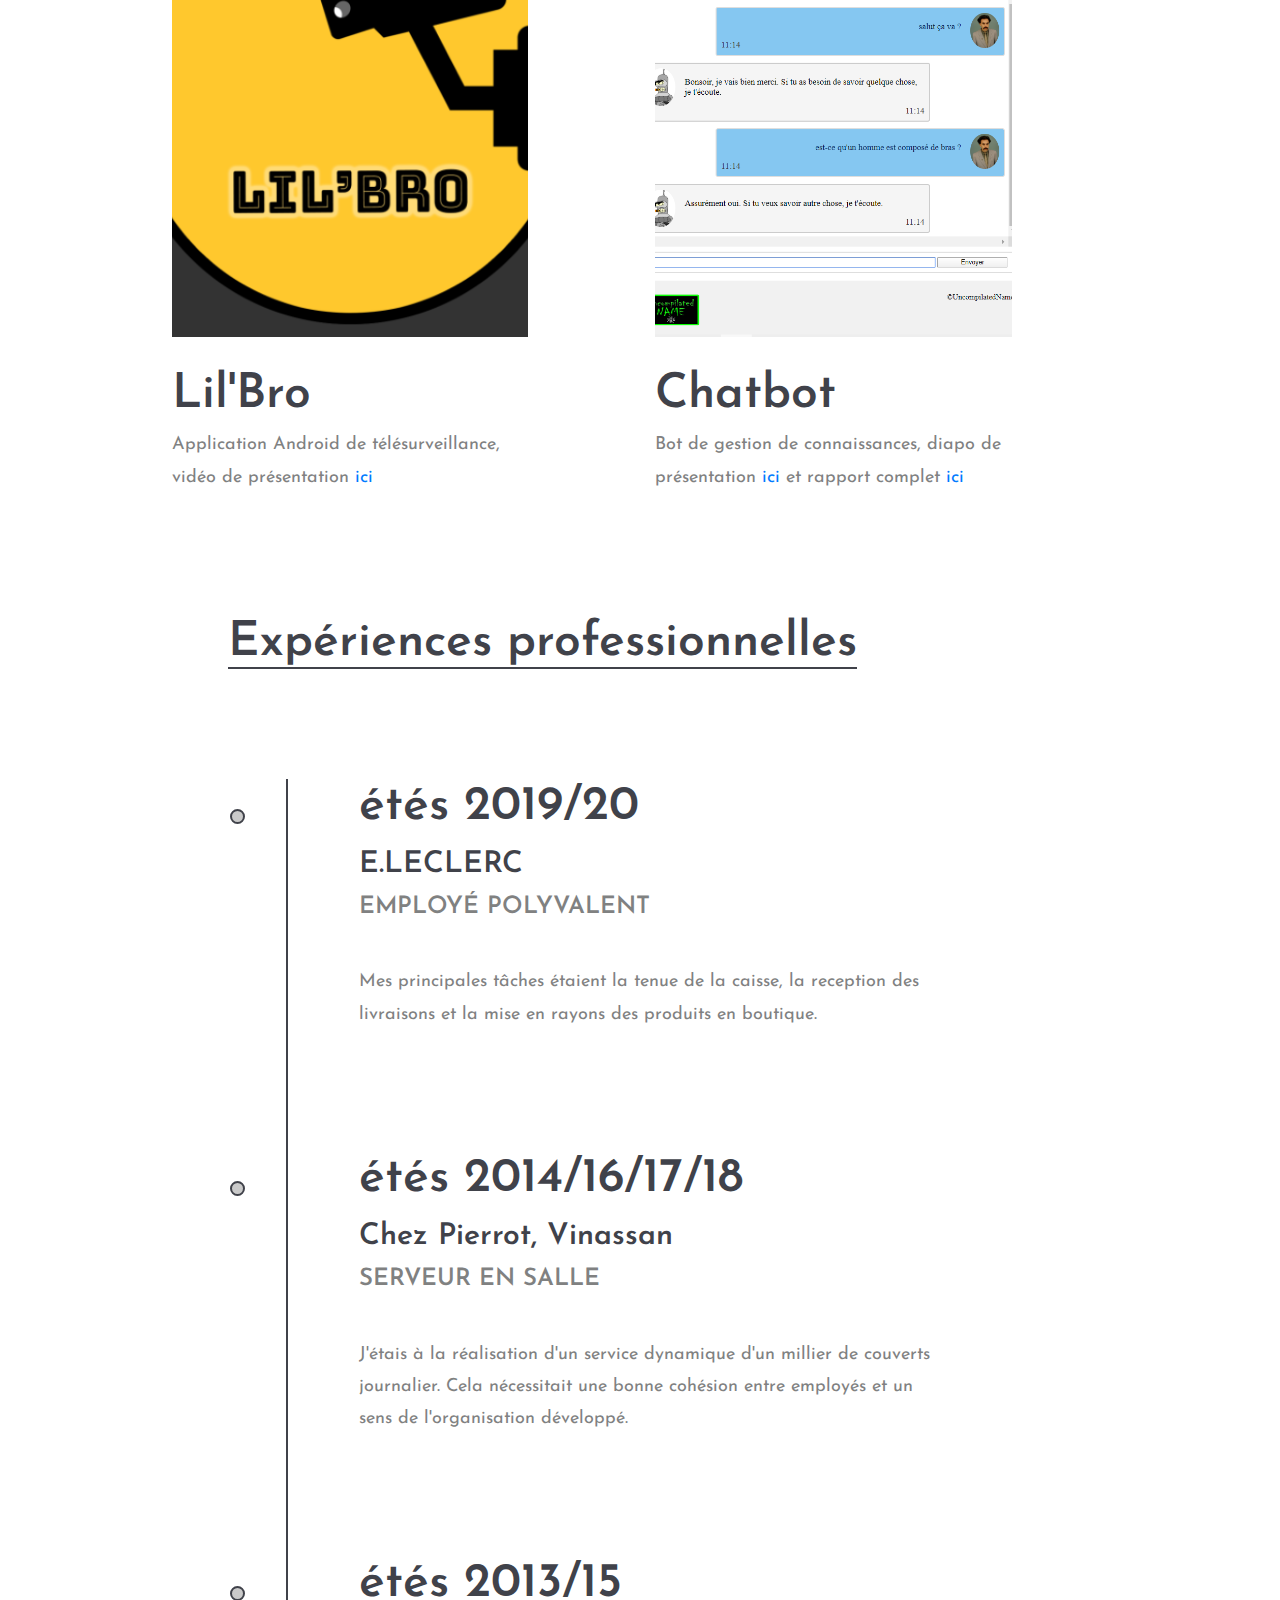
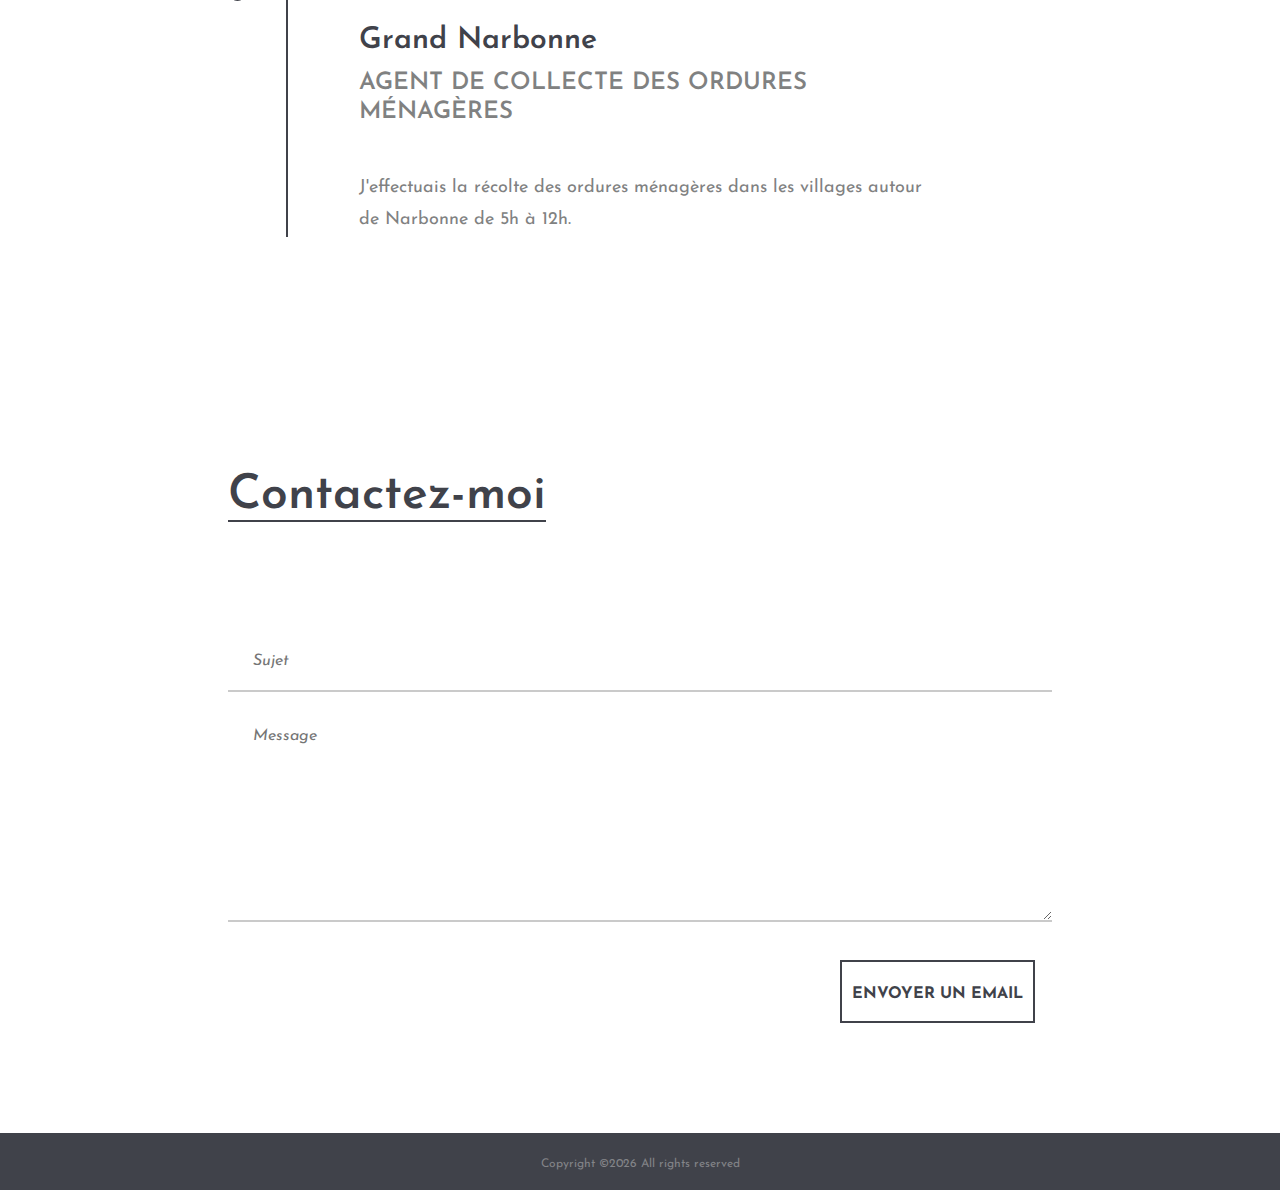
==== commit 11f7e128: "cv only web dev" ====
--- a/index.html
+++ b/index.html
@@ -60,7 +60,7 @@
 						<div class="col-12 col-lg-6">
 							<div class="col-12 hero-text">
 								<h2>Alexy Lefevre</h2>
-								<p>Je suis un étudiant en master informatique d'architecture et ingénierie du logiciel et du web. Je recherche un stage de 6 mois en développement web, logiciel ou bien Android. Je suis disponible dès le 01/02/2021. </p>
+								<p>Je suis un étudiant en master informatique d'architecture et ingénierie du logiciel et du web. Je recherche un stage de 6 mois en développement web. Je suis disponible dès le 01/02/2021. </p>
 							</div>
 							<div class="col-12 hero-info">
 								<h2>Informations générales</h2>
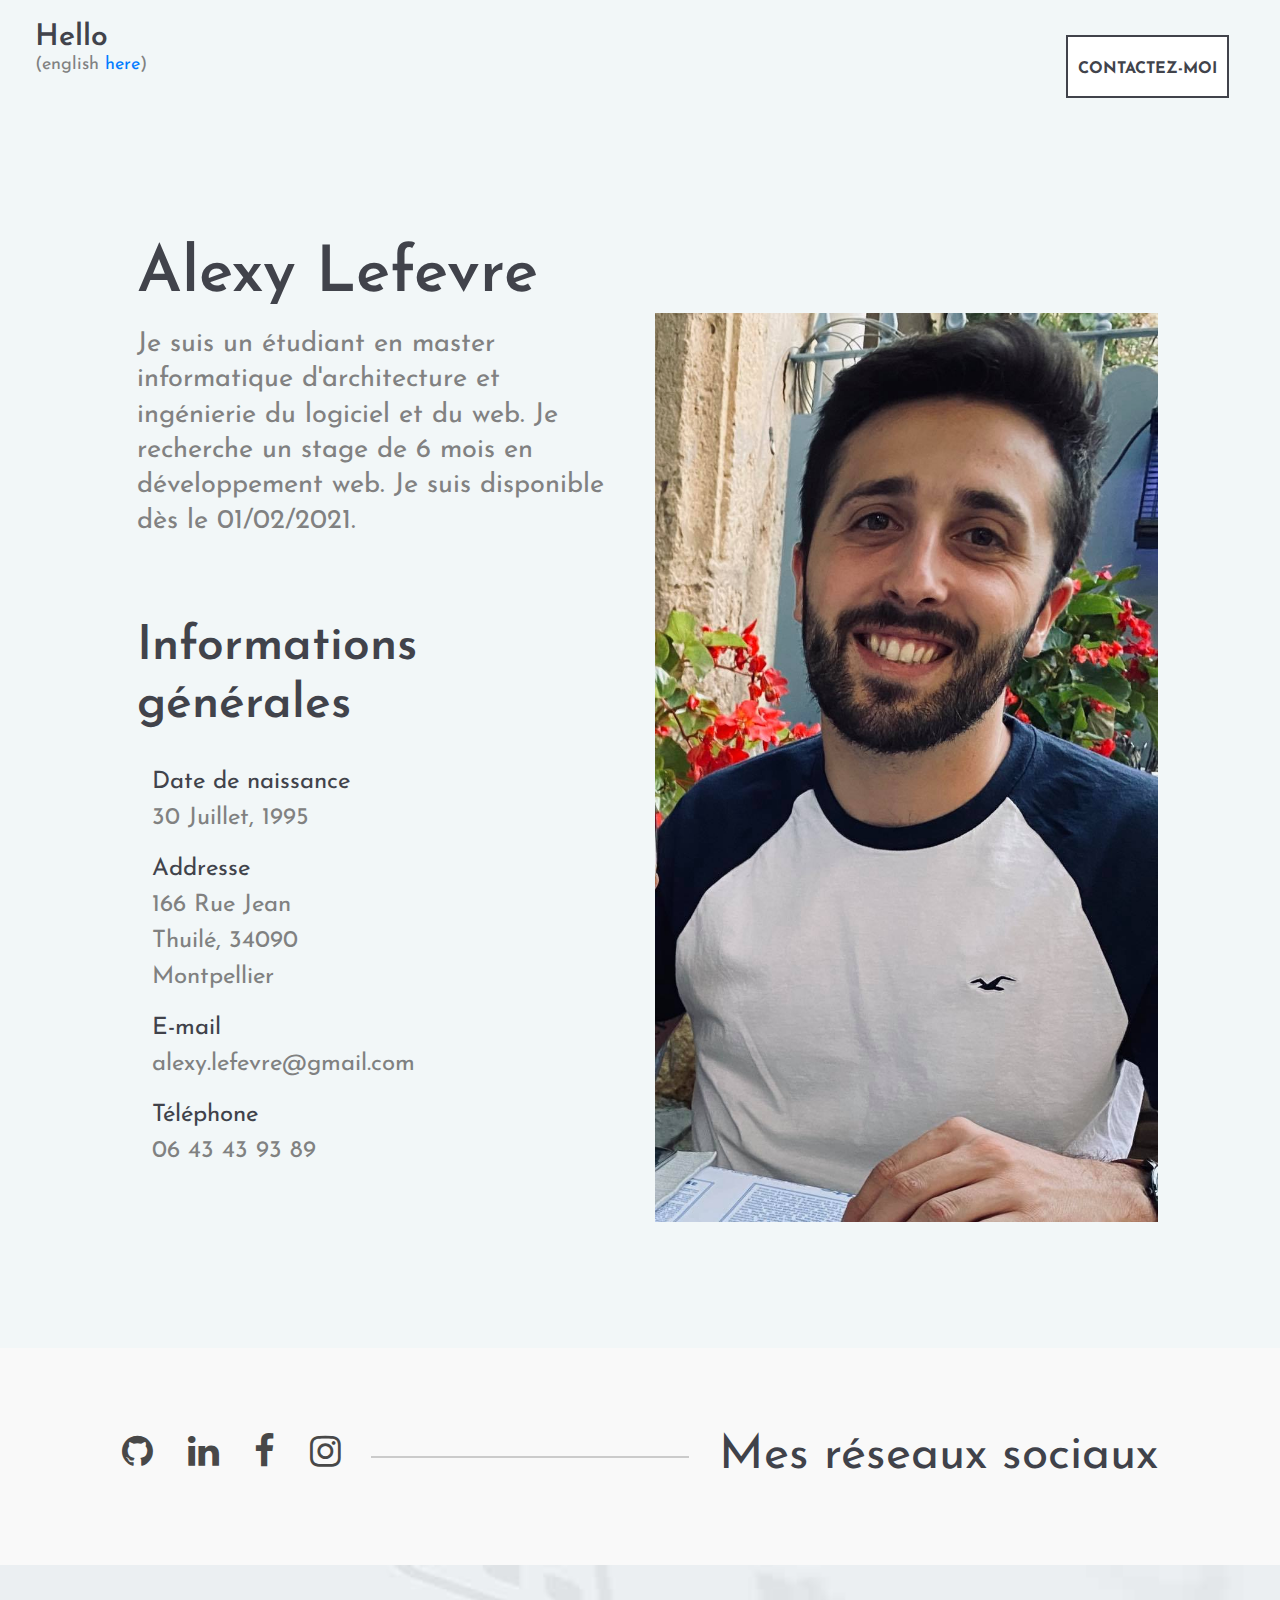
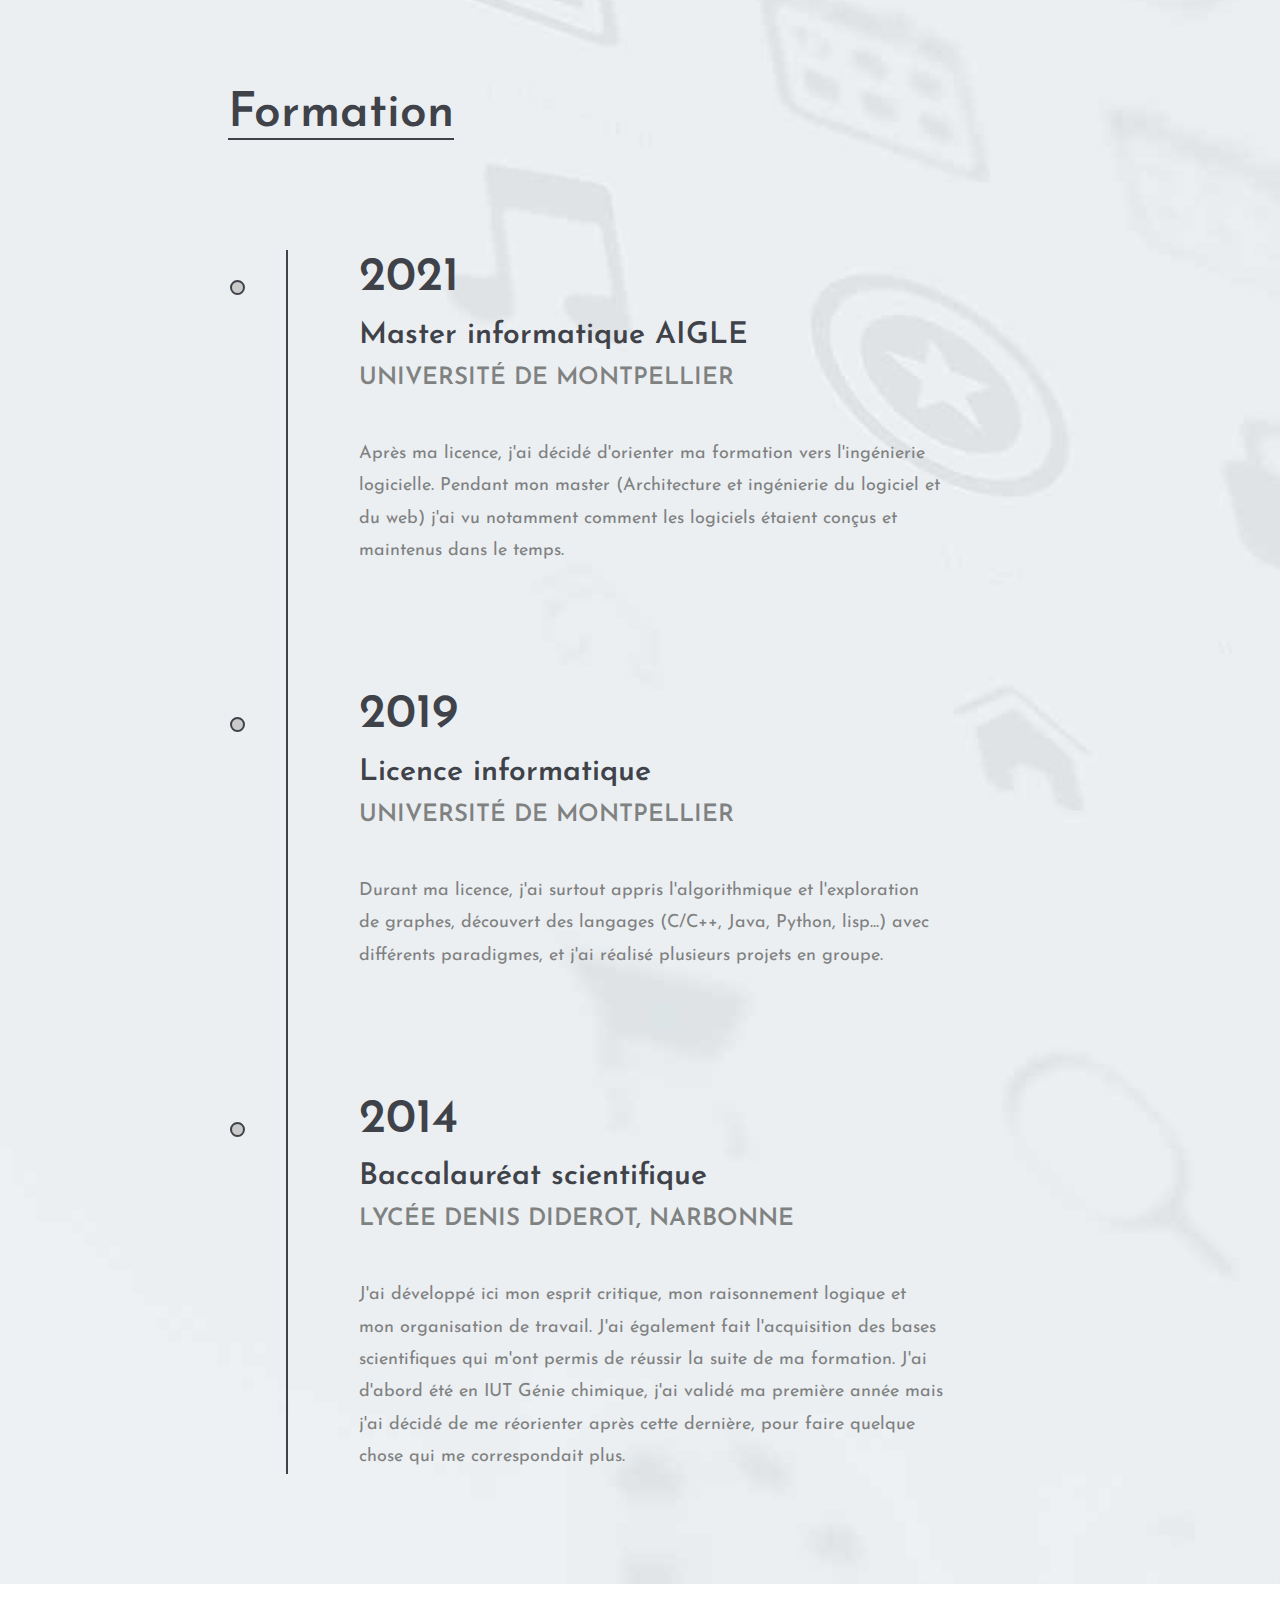
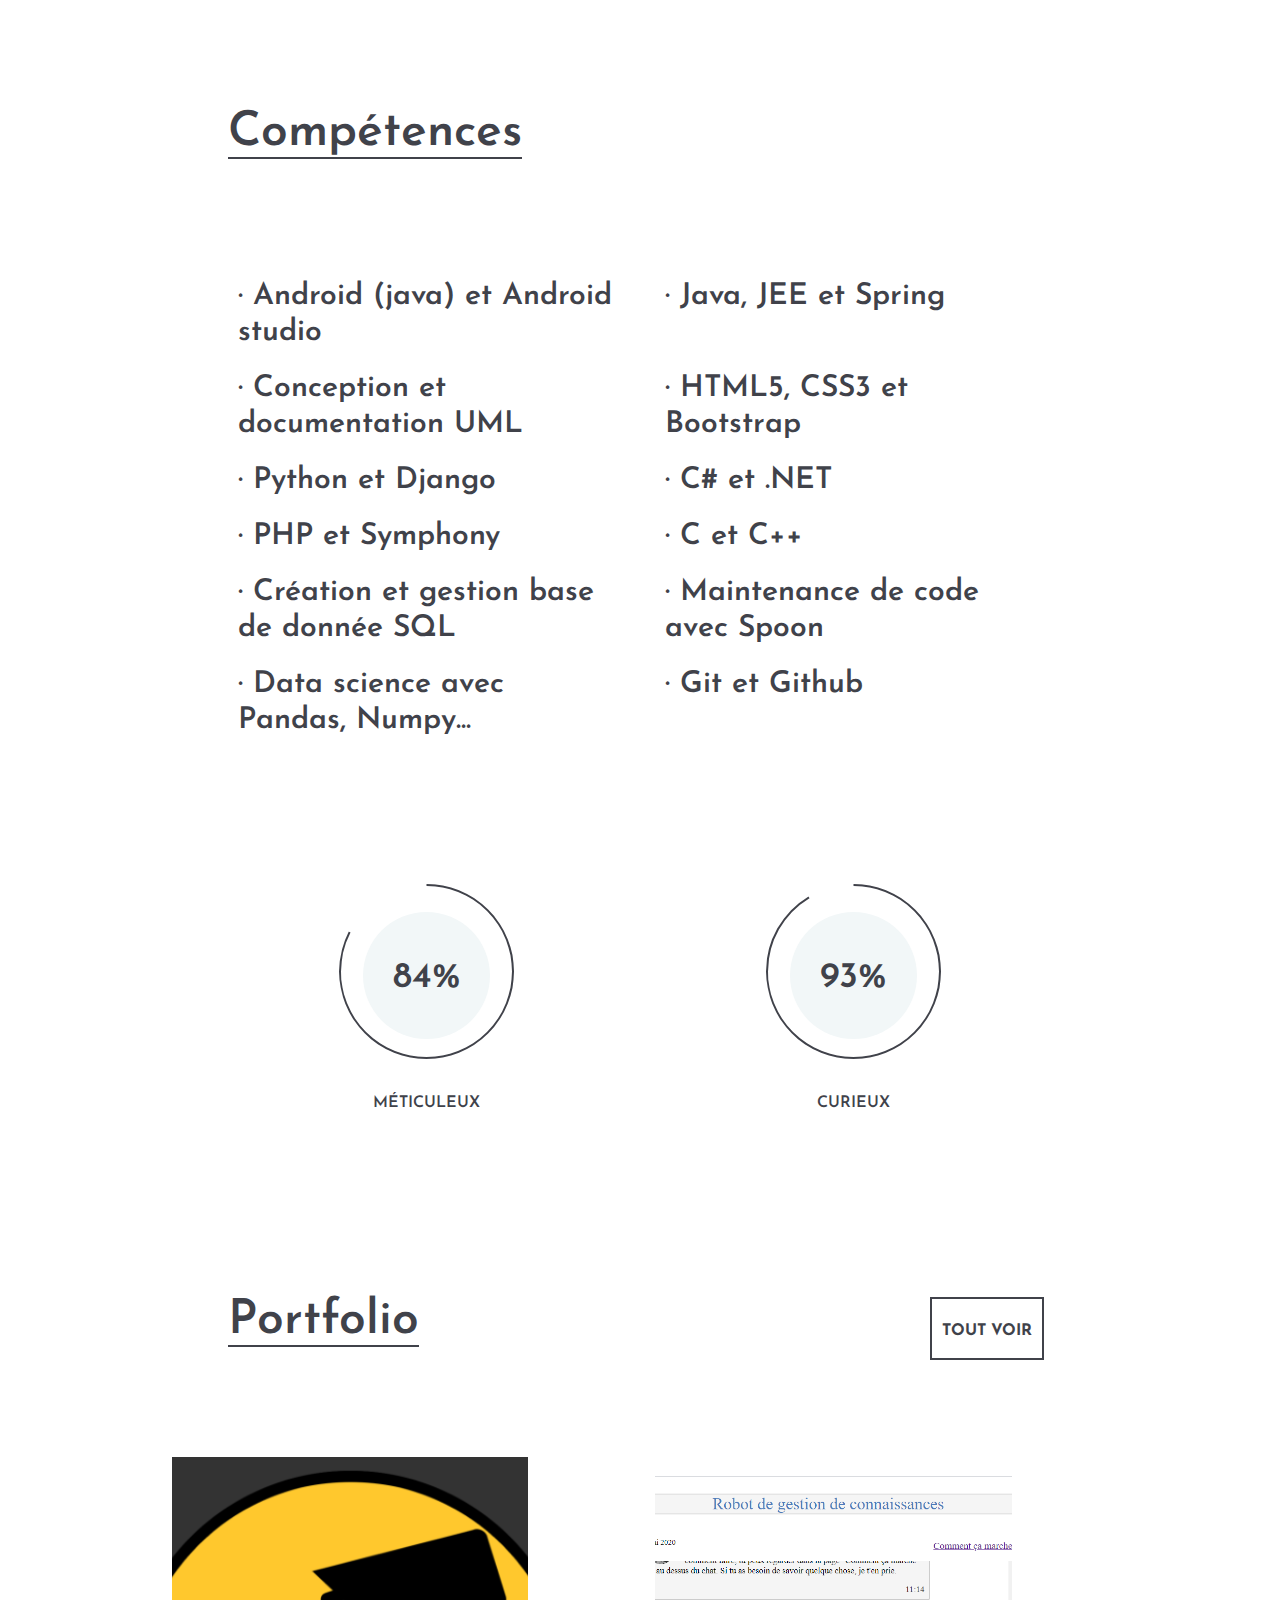
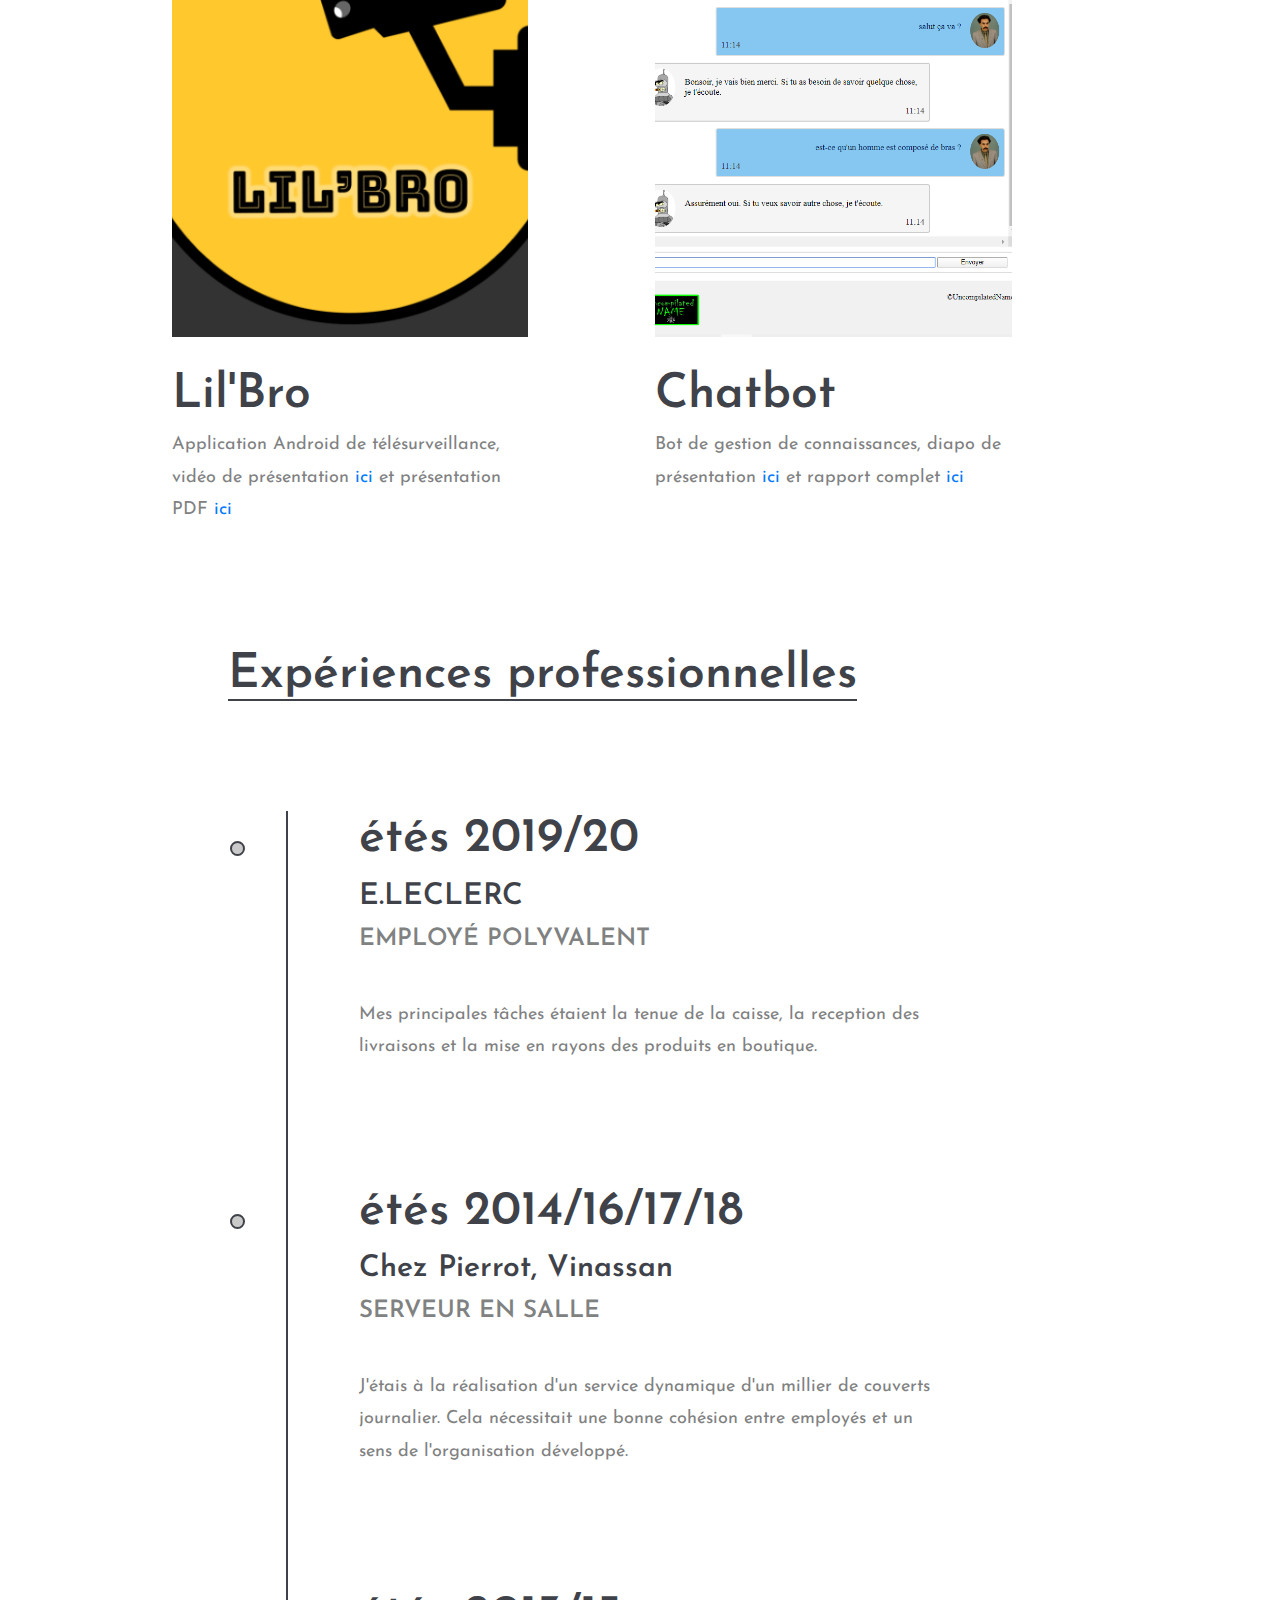
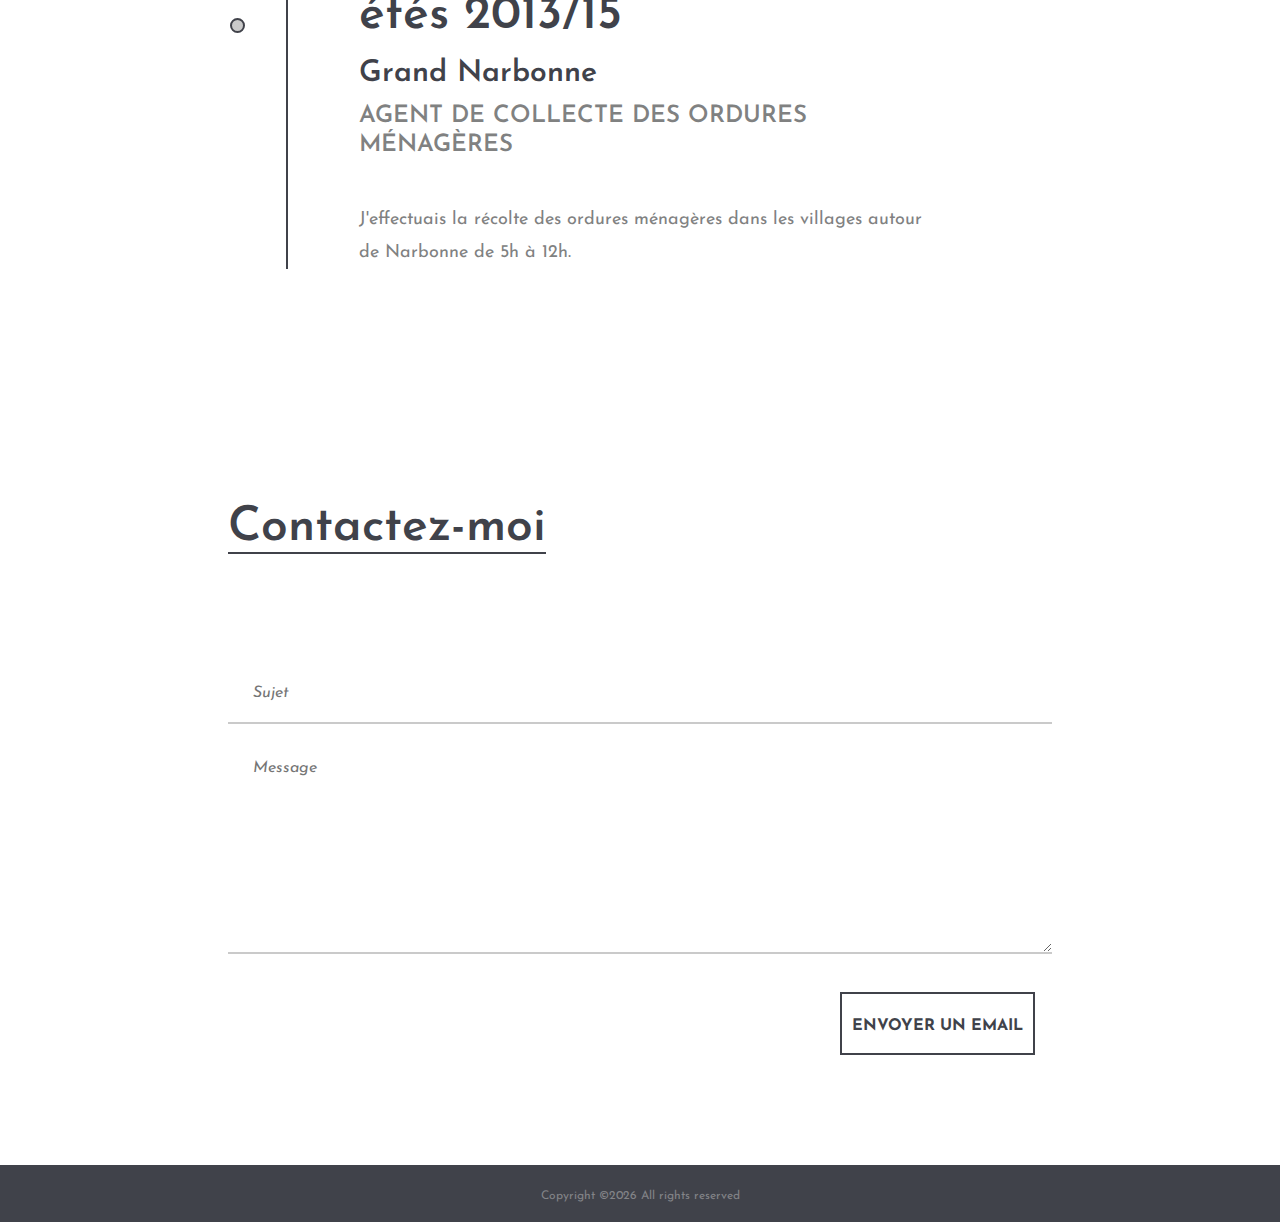
==== commit 967b2740: "ajout presentation pdf lilbro" ====
--- a/index.html
+++ b/index.html
@@ -334,7 +334,7 @@
 						<div class="portfolio-item">
 							<a href="img/portfolio/lilbro.png" class="set-bg port-pic" data-setbg="img/portfolio/lilbro.png"></a>
 							<h2>Lil'Bro</h2>
-							<p>Application Android de télésurveillance, vidéo de présentation <a href="https://www.youtube.com/watch?v=8ONHd3Ti_N8" target="_blank" rel="noreferrer noopener">ici</a></p>
+							<p>Application Android de télésurveillance, vidéo de présentation <a href="https://www.youtube.com/watch?v=8ONHd3Ti_N8" target="_blank" rel="noreferrer noopener">ici</a> et présentation PDF <a href="Presentation_Lil-Bro.pdf" target="_blank" rel="noreferrer noopener">ici</a></p>
 						</div>
 					</div>
 					<div class="col-12 col-md-4 offset-xl-1">
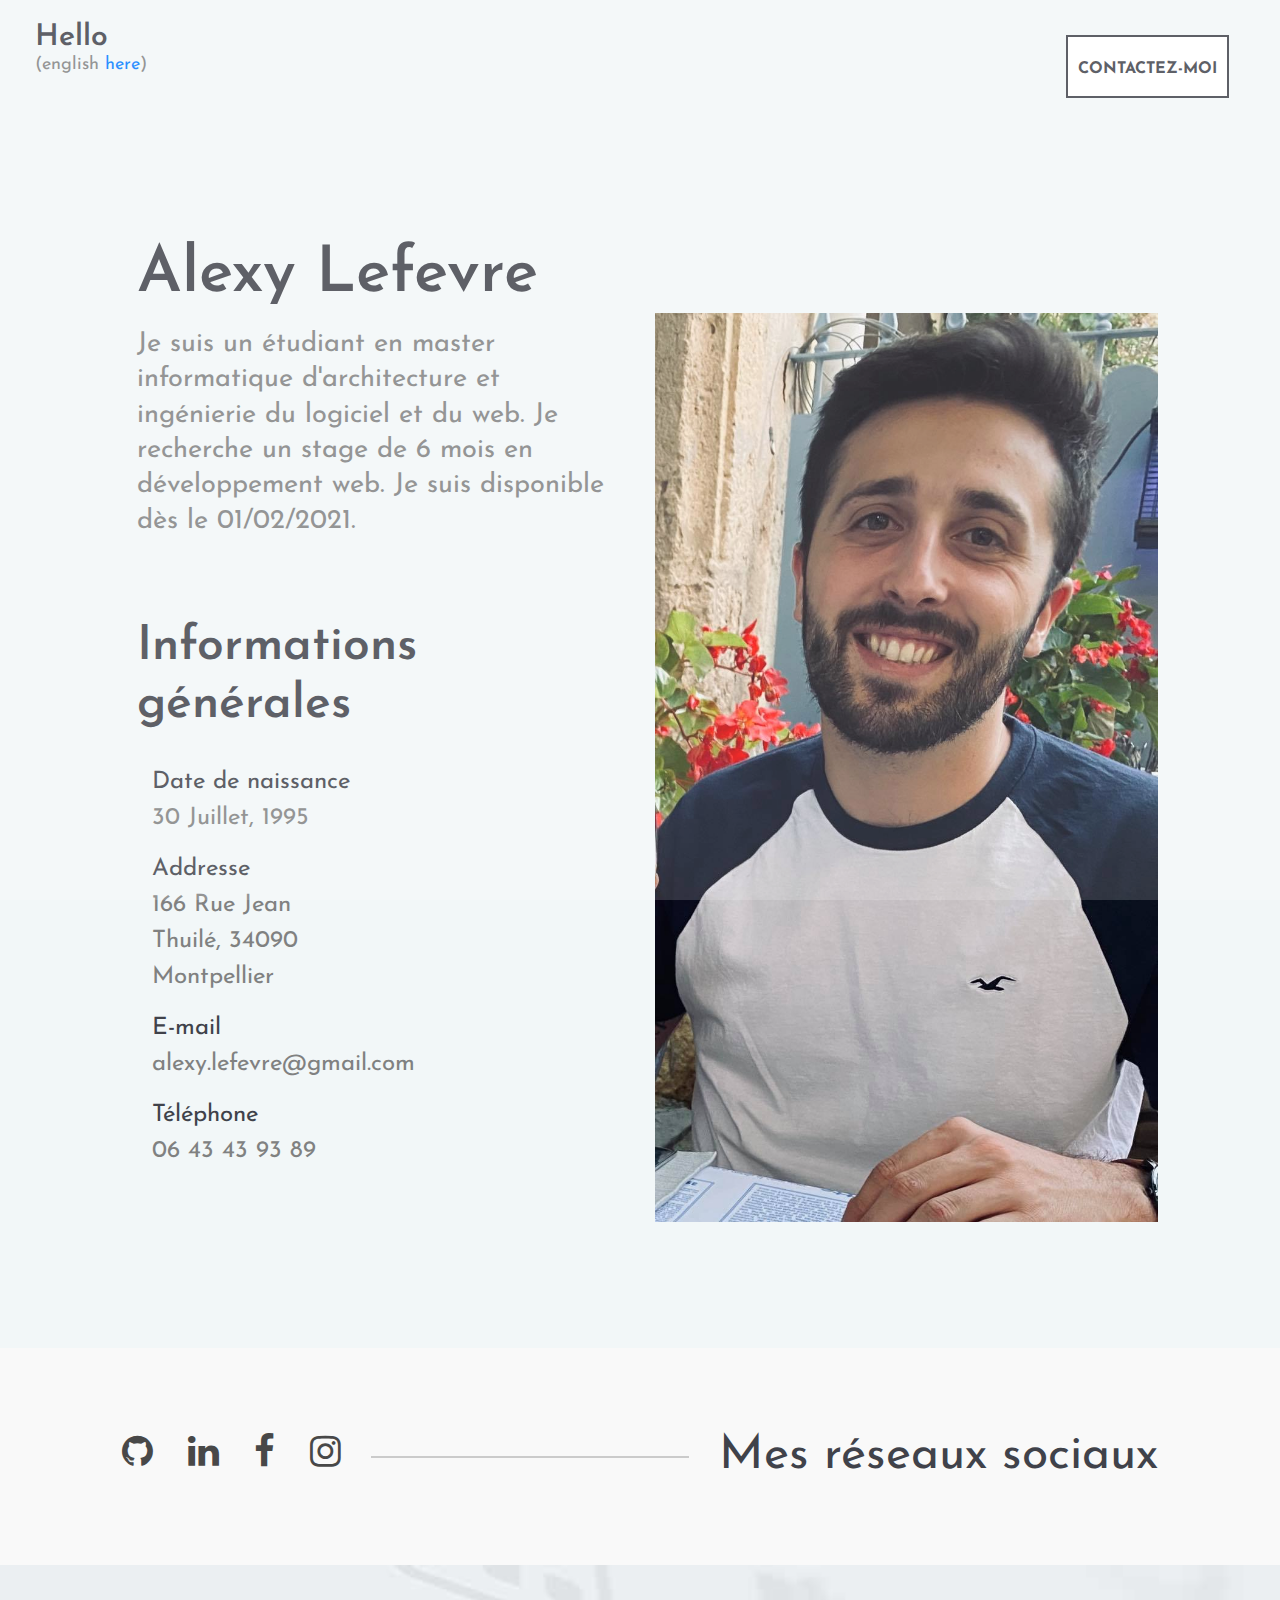
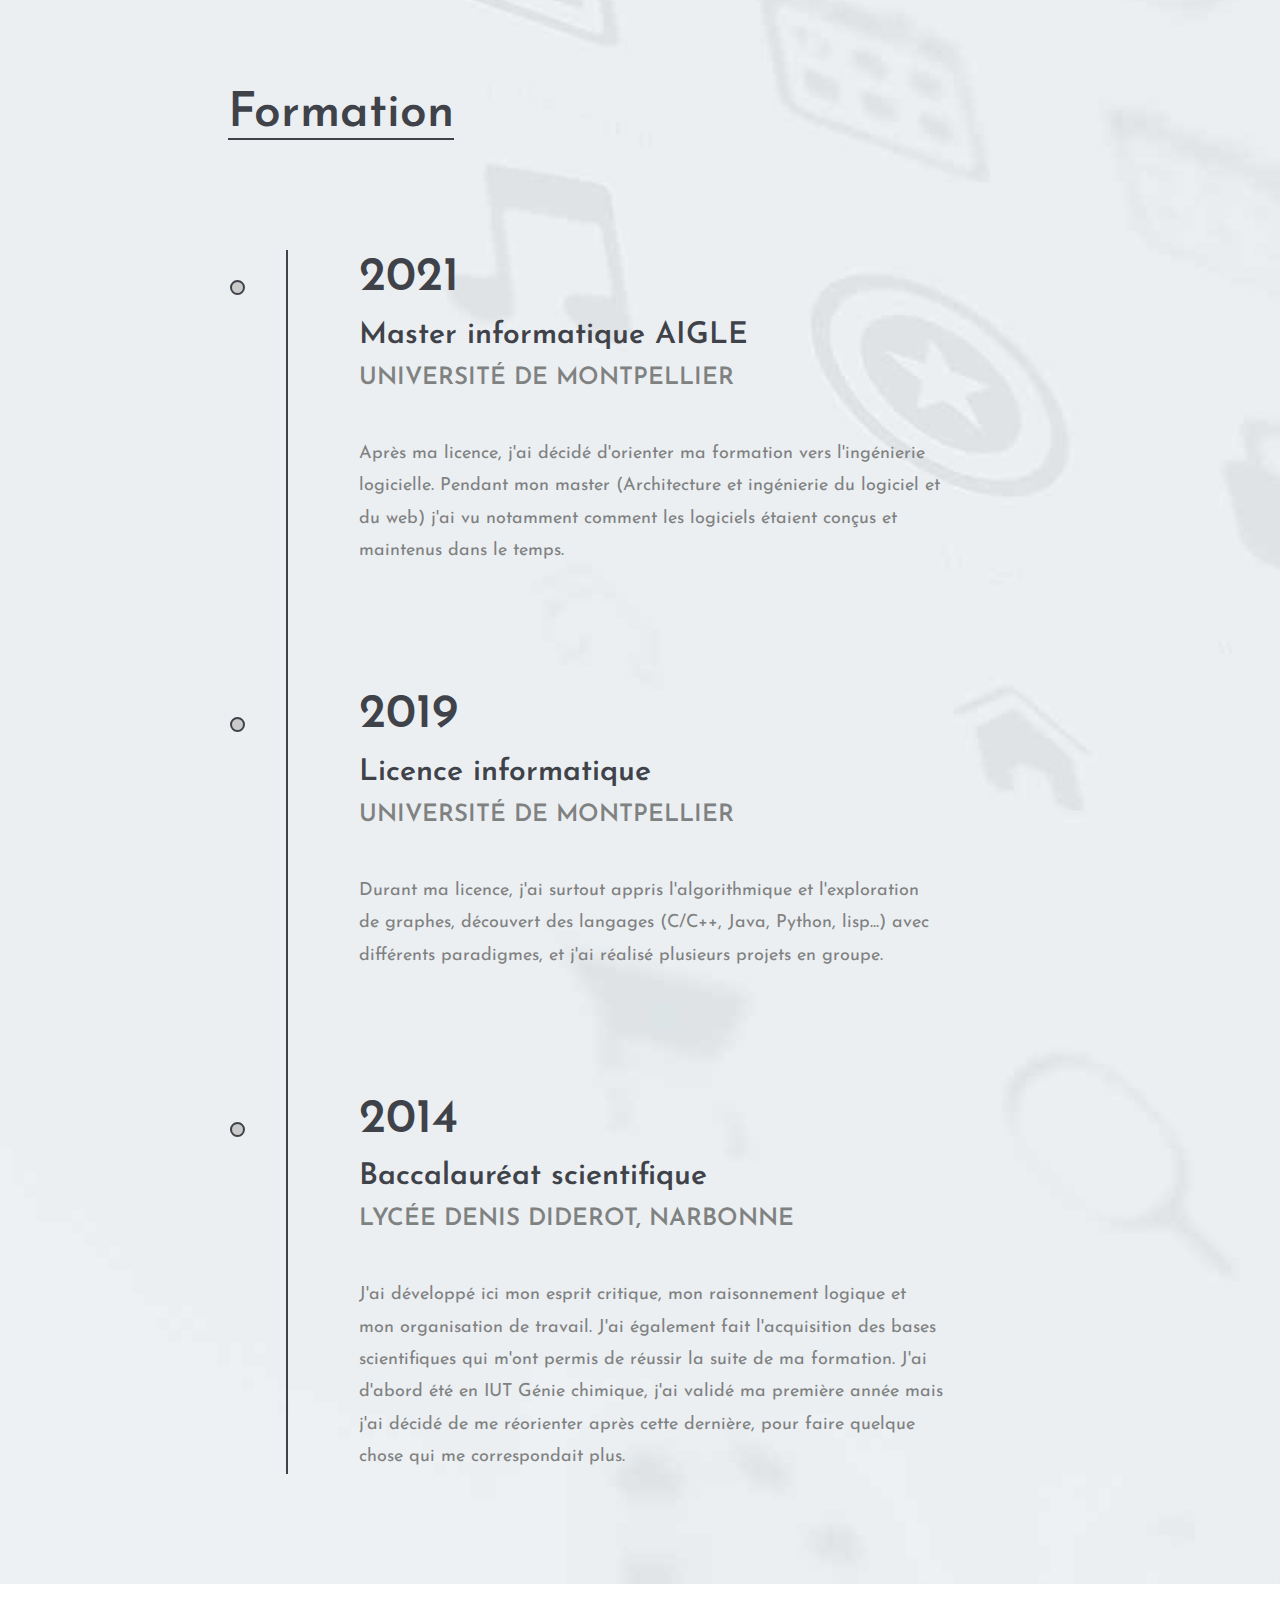
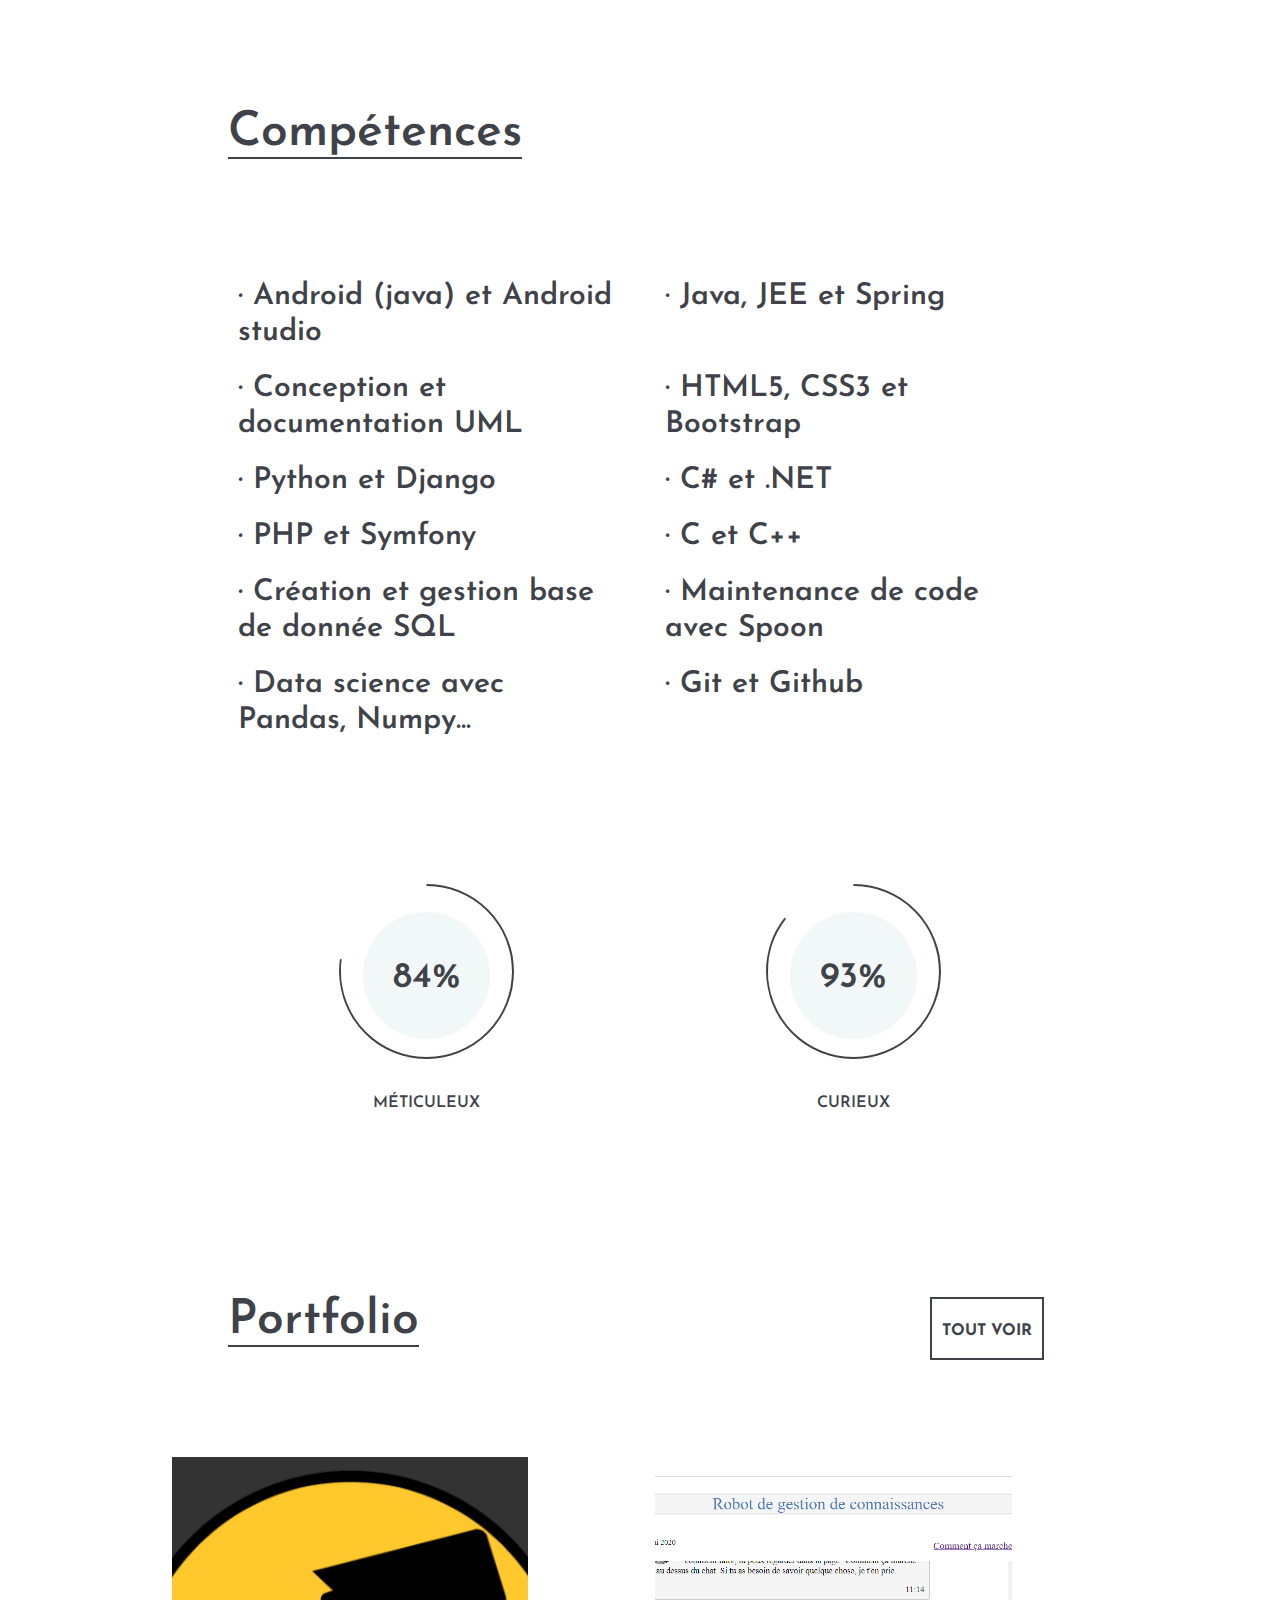
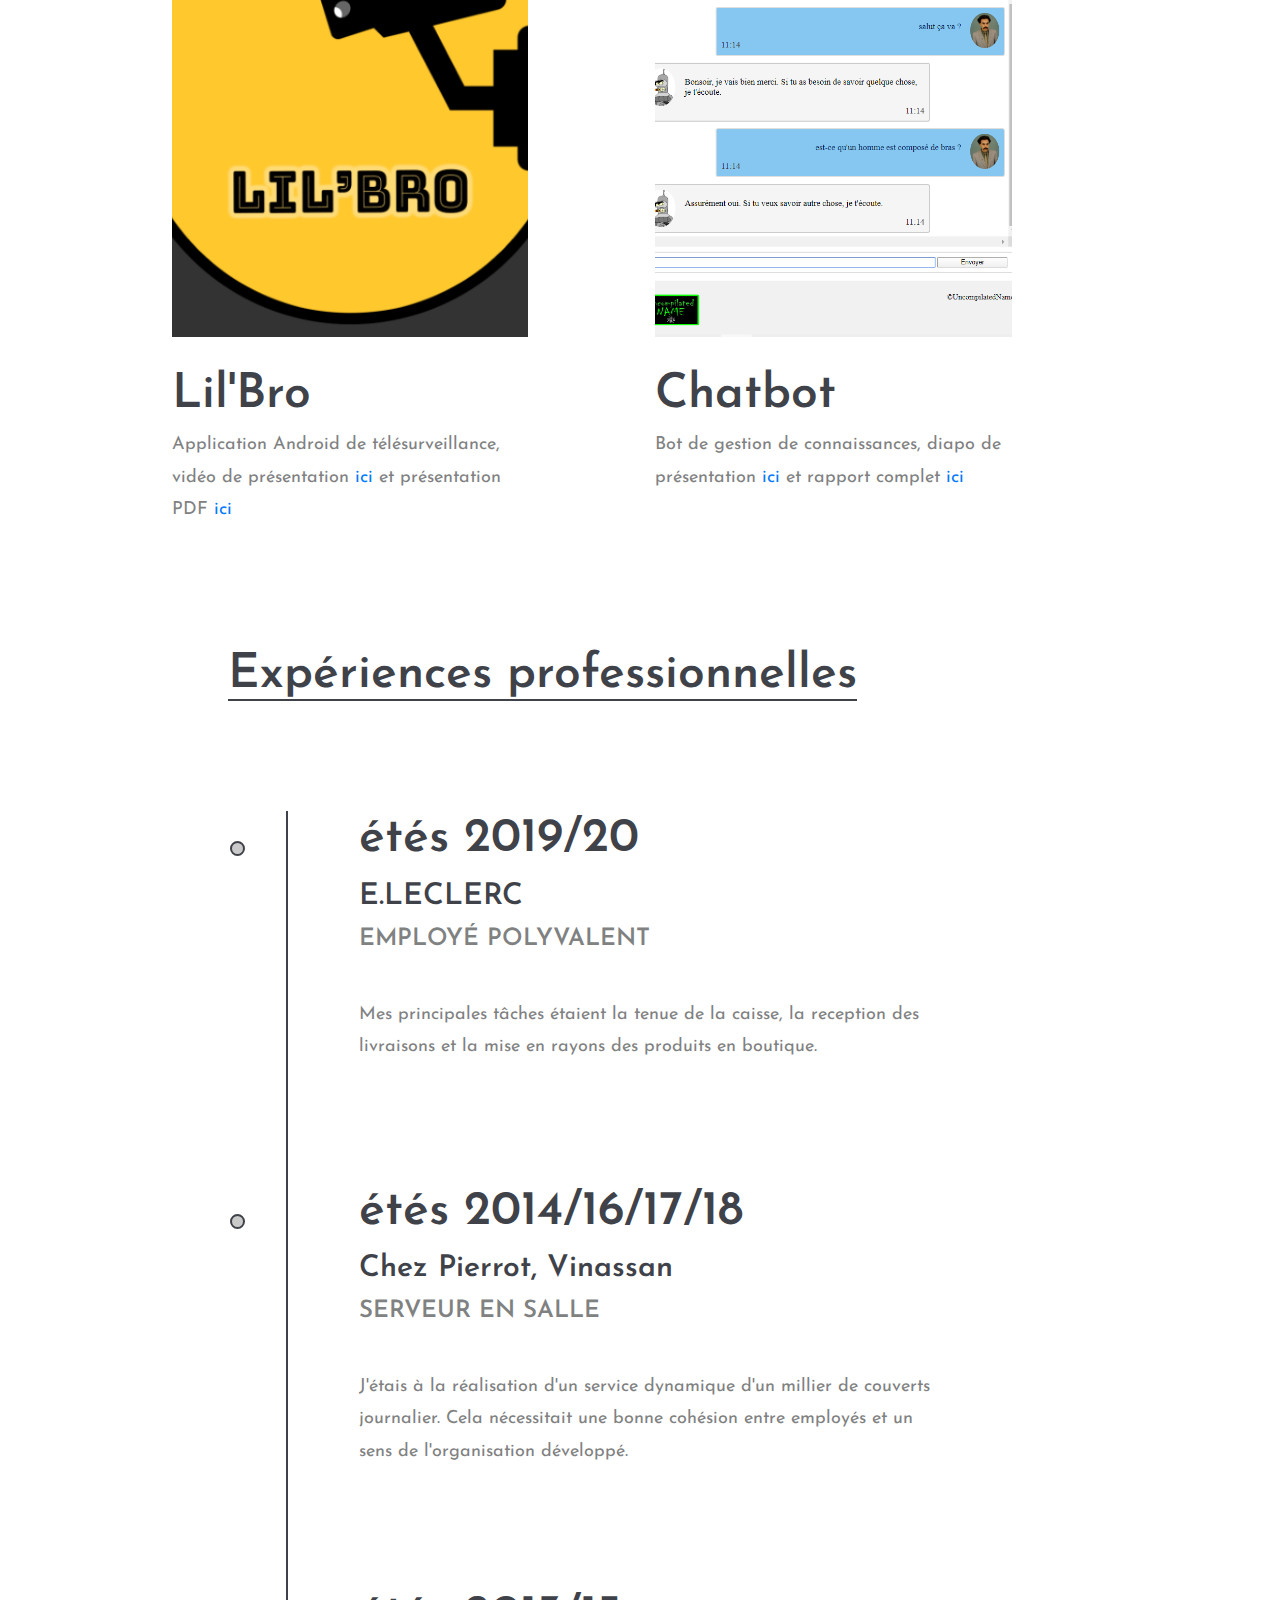
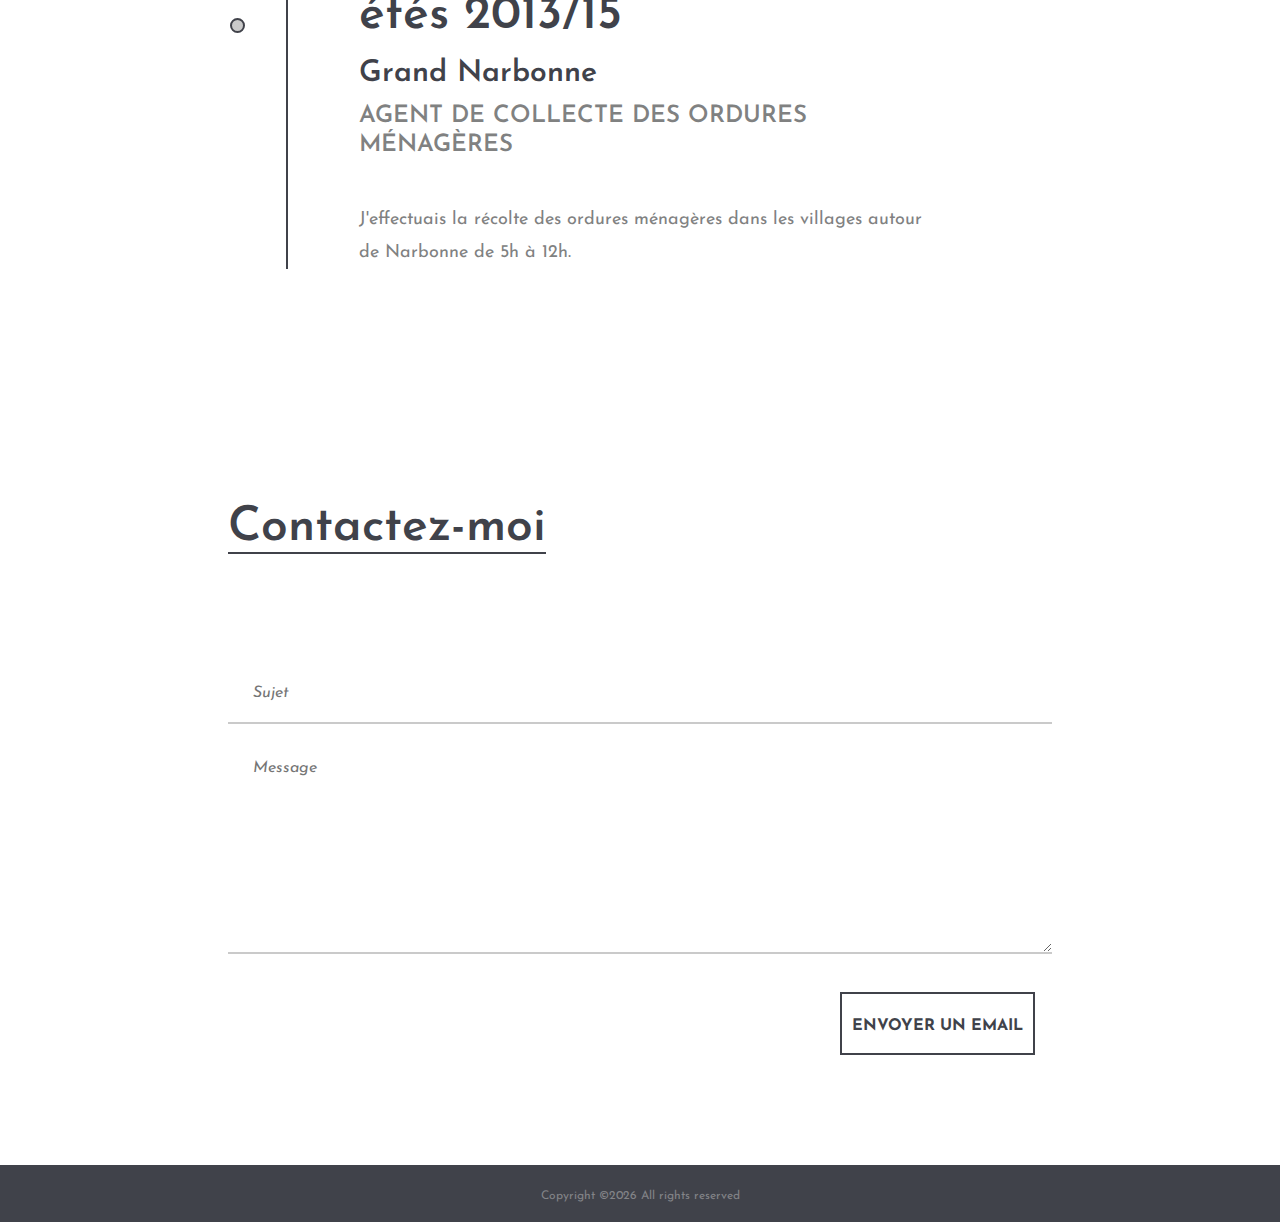
==== commit d2b619cf: "symfony" ====
--- a/index.html
+++ b/index.html
@@ -217,7 +217,7 @@
 					<div class="row">
 						<div class="col-12 col-md-6 animate-box">
 							<div class="progress-wrap ftco-animate">
-								<h3><span>&middot; </span>PHP et Symphony</h3>
+								<h3><span>&middot; </span>PHP et Symfony</h3>
 							</div>
 						</div>
 						<div class="col-12 col-md-6 animate-box">
